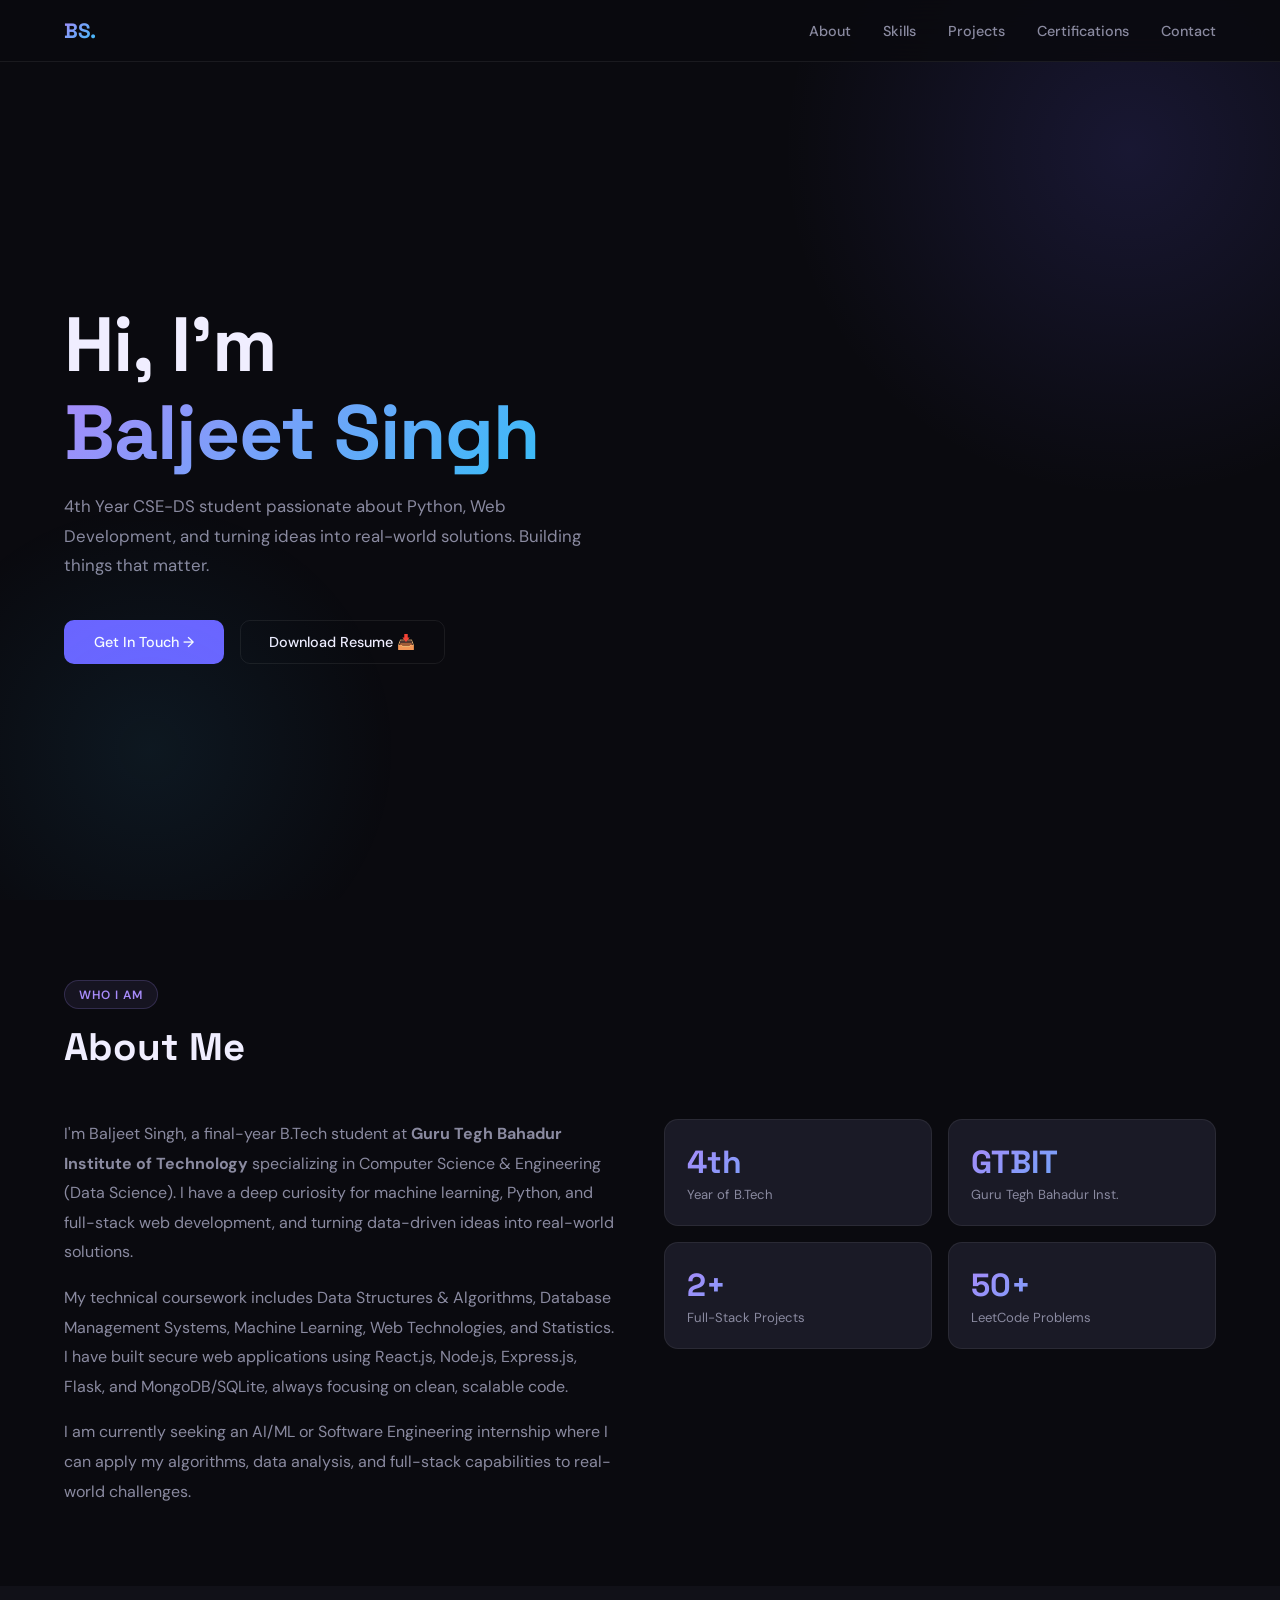
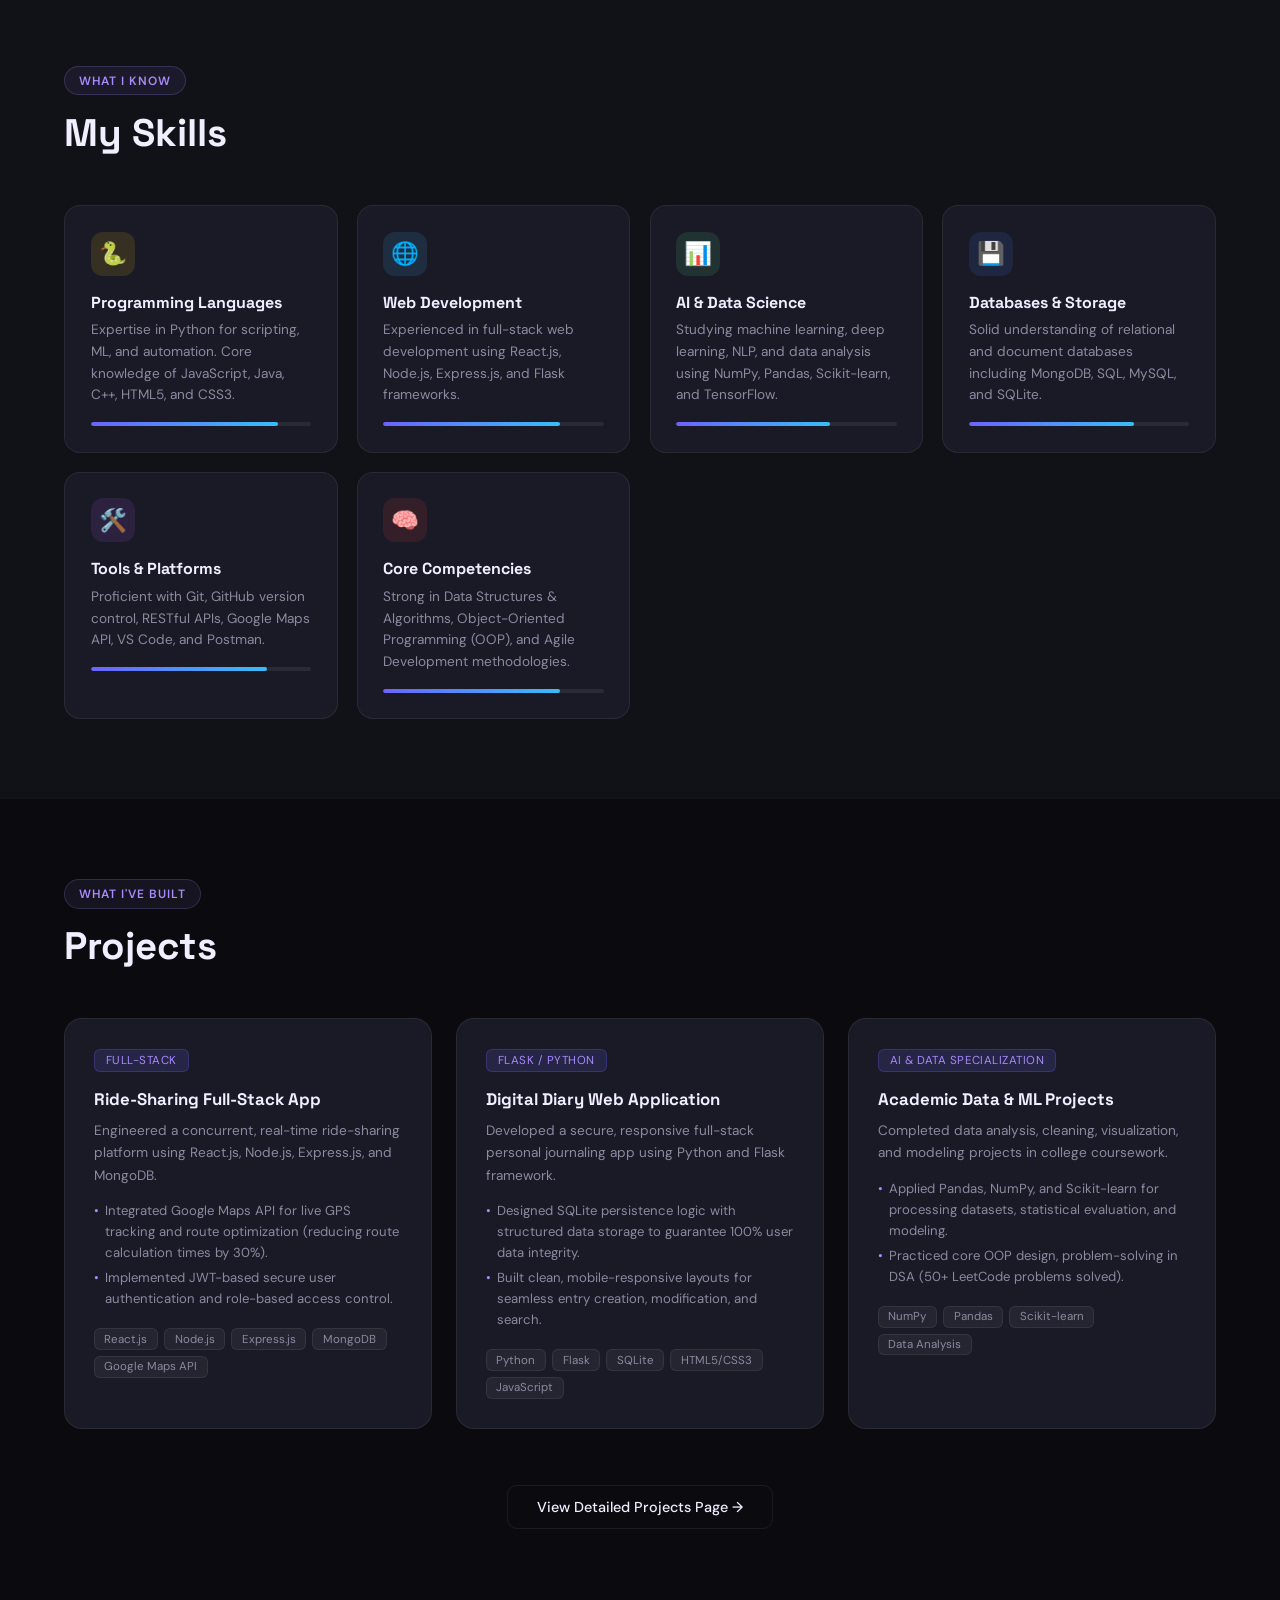
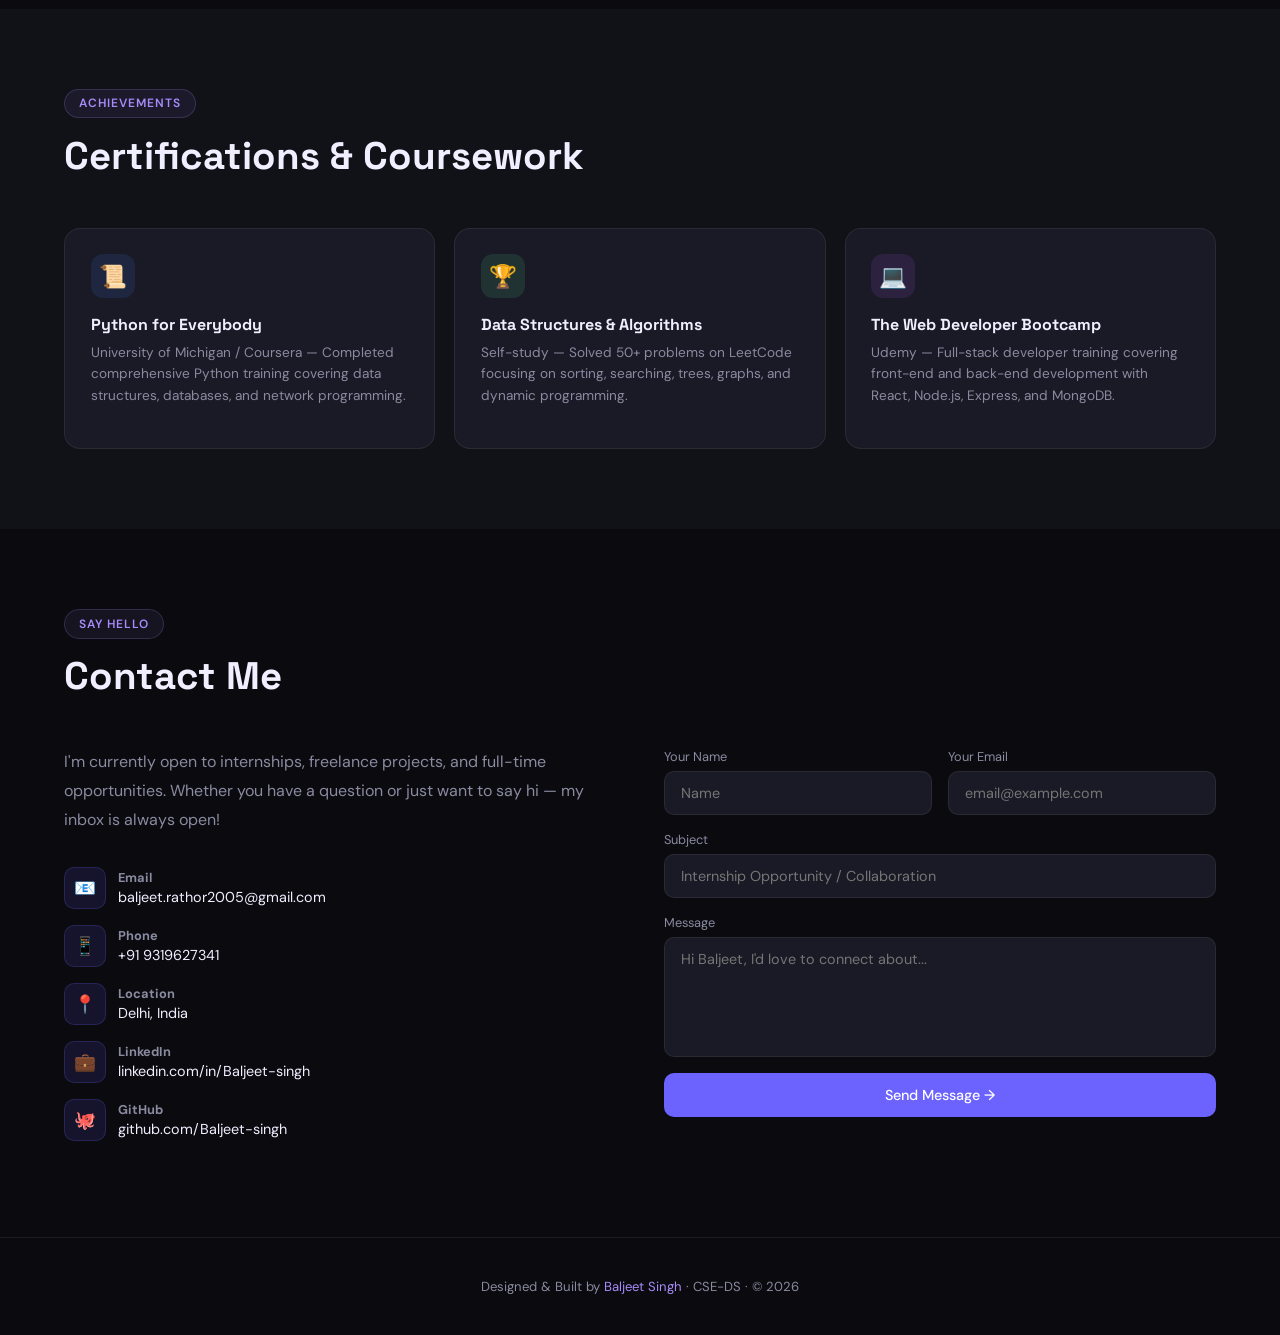
==== index.html @ 08586c1f "Initial commit - organized portfolio, split html/css, added projects details and resume pdf" ====
<!DOCTYPE html>
<html lang="en">

<head>
  <meta charset="UTF-8" />
  <meta name="viewport" content="width=device-width, initial-scale=1.0" />
  <title>Baljeet Singh | CSE-DS Portfolio</title>
  <link
    href="https://fonts.googleapis.com/css2?family=Space+Grotesk:wght@400;500;600;700&family=DM+Sans:wght@300;400;500&display=swap"
    rel="stylesheet" />
  <link rel="stylesheet" href="css/style.css" />
</head>

<body>

  <!-- NAV -->
  <nav>
    <div class="nav-logo">BS.</div>
    <div class="nav-links">
      <a href="#about">About</a>
      <a href="#skills">Skills</a>
      <a href="#projects">Projects</a>
      <a href="#certifications">Certifications</a>
      <a href="#contact">Contact</a>
    </div>
  </nav>

  <!-- HERO -->
  <section class="hero" id="home">
    <div class="hero-inner">
      <h1>Hi, I'm<br /><span>Baljeet Singh</span></h1>
      <p class="hero-sub">
        4th Year CSE-DS student passionate about Python, Web Development,
        and turning ideas into real-world solutions. Building things that matter.
      </p>
      <div class="hero-btns">
        <a href="#contact" class="btn btn-primary">Get In Touch →</a>
        <a href="Baljeet_Singh_Resume.pdf" class="btn btn-outline" download>Download Resume 📥</a>
      </div>
    </div>
  </section>

  <!-- ABOUT -->
  <section id="about">
    <div class="section-label">Who I Am</div>
    <div class="section-title">About Me</div>
    <div class="about-grid">
      <div>
        <div class="about-text">
          <p>I'm Baljeet Singh, a final-year B.Tech student at <strong>Guru Tegh Bahadur Institute of Technology</strong> specializing in Computer Science & Engineering (Data Science). I have a deep curiosity for machine learning, Python, and full-stack web development, and turning data-driven ideas into real-world solutions.</p>
          <p>My technical coursework includes Data Structures & Algorithms, Database Management Systems, Machine Learning, Web Technologies, and Statistics. I have built secure web applications using React.js, Node.js, Express.js, Flask, and MongoDB/SQLite, always focusing on clean, scalable code.</p>
          <p>I am currently seeking an AI/ML or Software Engineering internship where I can apply my algorithms, data analysis, and full-stack capabilities to real-world challenges.</p>
        </div>
      </div>
      <div class="about-stats">
        <div class="stat-card">
          <div class="stat-num">4th</div>
          <div class="stat-label">Year of B.Tech</div>
        </div>
        <div class="stat-card">
          <div class="stat-num">GTBIT</div>
          <div class="stat-label">Guru Tegh Bahadur Inst.</div>
        </div>
        <div class="stat-card">
          <div class="stat-num">2+</div>
          <div class="stat-label">Full-Stack Projects</div>
        </div>
        <div class="stat-card">
          <div class="stat-num">50+</div>
          <div class="stat-label">LeetCode Problems</div>
        </div>
      </div>
    </div>
  </section>

  <!-- SKILLS -->
  <section id="skills" class="skills-bg">
    <div class="section-label">What I Know</div>
    <div class="section-title">My Skills</div>
    <div class="skills-grid">

      <div class="skill-card">
        <div class="skill-icon" style="background:rgba(250,204,21,0.12);">🐍</div>
        <div class="skill-name">Programming Languages</div>
        <div class="skill-desc">Expertise in Python for scripting, ML, and automation. Core knowledge of JavaScript, Java, C++, HTML5, and CSS3.</div>
        <div class="skill-bar-wrap">
          <div class="skill-bar" style="width:85%"></div>
        </div>
      </div>

      <div class="skill-card">
        <div class="skill-icon" style="background:rgba(56,189,248,0.12);">🌐</div>
        <div class="skill-name">Web Development</div>
        <div class="skill-desc">Experienced in full-stack web development using React.js, Node.js, Express.js, and Flask frameworks.</div>
        <div class="skill-bar-wrap">
          <div class="skill-bar" style="width:80%"></div>
        </div>
      </div>

      <div class="skill-card">
        <div class="skill-icon" style="background:rgba(74,222,128,0.12);">📊</div>
        <div class="skill-name">AI & Data Science</div>
        <div class="skill-desc">Studying machine learning, deep learning, NLP, and data analysis using NumPy, Pandas, Scikit-learn, and TensorFlow.</div>
        <div class="skill-bar-wrap">
          <div class="skill-bar" style="width:70%"></div>
        </div>
      </div>

      <div class="skill-card">
        <div class="skill-icon" style="background:rgba(59,130,246,0.12);">💾</div>
        <div class="skill-name">Databases & Storage</div>
        <div class="skill-desc">Solid understanding of relational and document databases including MongoDB, SQL, MySQL, and SQLite.</div>
        <div class="skill-bar-wrap">
          <div class="skill-bar" style="width:75%"></div>
        </div>
      </div>

      <div class="skill-card">
        <div class="skill-icon" style="background:rgba(168,85,247,0.12);">🛠️</div>
        <div class="skill-name">Tools & Platforms</div>
        <div class="skill-desc">Proficient with Git, GitHub version control, RESTful APIs, Google Maps API, VS Code, and Postman.</div>
        <div class="skill-bar-wrap">
          <div class="skill-bar" style="width:80%"></div>
        </div>
      </div>

      <div class="skill-card">
        <div class="skill-icon" style="background:rgba(239,68,68,0.12);">🧠</div>
        <div class="skill-name">Core Competencies</div>
        <div class="skill-desc">Strong in Data Structures & Algorithms, Object-Oriented Programming (OOP), and Agile Development methodologies.</div>
        <div class="skill-bar-wrap">
          <div class="skill-bar" style="width:80%"></div>
        </div>
      </div>

    </div>
  </section>

  <!-- PROJECTS -->
  <section id="projects">
    <div class="section-label">What I've Built</div>
    <div class="section-title">Projects</div>
    <div class="projects-grid">

      <div class="project-card">
        <div class="project-tag">FULL-STACK</div>
        <div class="project-title">Ride-Sharing Full-Stack App</div>
        <p class="project-desc" style="margin-bottom: 0.8rem;">Engineered a concurrent, real-time ride-sharing platform using React.js, Node.js, Express.js, and MongoDB.</p>
        <ul style="list-style-type: none; padding-left: 0; margin-bottom: 1.2rem; font-size: 0.82rem; color: var(--muted); line-height: 1.6;">
          <li style="margin-bottom: 4px; display: flex; align-items: start; gap: 6px;">
            <span style="color: var(--accent2); flex-shrink: 0;">•</span>
            <span>Integrated Google Maps API for live GPS tracking and route optimization (reducing route calculation times by 30%).</span>
          </li>
          <li style="margin-bottom: 4px; display: flex; align-items: start; gap: 6px;">
            <span style="color: var(--accent2); flex-shrink: 0;">•</span>
            <span>Implemented JWT-based secure user authentication and role-based access control.</span>
          </li>
        </ul>
        <div class="project-tech">
          <span class="tech-pill">React.js</span>
          <span class="tech-pill">Node.js</span>
          <span class="tech-pill">Express.js</span>
          <span class="tech-pill">MongoDB</span>
          <span class="tech-pill">Google Maps API</span>
        </div>
      </div>

      <div class="project-card">
        <div class="project-tag">FLASK / PYTHON</div>
        <div class="project-title">Digital Diary Web Application</div>
        <p class="project-desc" style="margin-bottom: 0.8rem;">Developed a secure, responsive full-stack personal journaling app using Python and Flask framework.</p>
        <ul style="list-style-type: none; padding-left: 0; margin-bottom: 1.2rem; font-size: 0.82rem; color: var(--muted); line-height: 1.6;">
          <li style="margin-bottom: 4px; display: flex; align-items: start; gap: 6px;">
            <span style="color: var(--accent2); flex-shrink: 0;">•</span>
            <span>Designed SQLite persistence logic with structured data storage to guarantee 100% user data integrity.</span>
          </li>
          <li style="margin-bottom: 4px; display: flex; align-items: start; gap: 6px;">
            <span style="color: var(--accent2); flex-shrink: 0;">•</span>
            <span>Built clean, mobile-responsive layouts for seamless entry creation, modification, and search.</span>
          </li>
        </ul>
        <div class="project-tech">
          <span class="tech-pill">Python</span>
          <span class="tech-pill">Flask</span>
          <span class="tech-pill">SQLite</span>
          <span class="tech-pill">HTML5/CSS3</span>
          <span class="tech-pill">JavaScript</span>
        </div>
      </div>

      <div class="project-card">
        <div class="project-tag">AI & DATA SPECIALIZATION</div>
        <div class="project-title">Academic Data & ML Projects</div>
        <p class="project-desc" style="margin-bottom: 0.8rem;">Completed data analysis, cleaning, visualization, and modeling projects in college coursework.</p>
        <ul style="list-style-type: none; padding-left: 0; margin-bottom: 1.2rem; font-size: 0.82rem; color: var(--muted); line-height: 1.6;">
          <li style="margin-bottom: 4px; display: flex; align-items: start; gap: 6px;">
            <span style="color: var(--accent2); flex-shrink: 0;">•</span>
            <span>Applied Pandas, NumPy, and Scikit-learn for processing datasets, statistical evaluation, and modeling.</span>
          </li>
          <li style="margin-bottom: 4px; display: flex; align-items: start; gap: 6px;">
            <span style="color: var(--accent2); flex-shrink: 0;">•</span>
            <span>Practiced core OOP design, problem-solving in DSA (50+ LeetCode problems solved).</span>
          </li>
        </ul>
        <div class="project-tech">
          <span class="tech-pill">NumPy</span>
          <span class="tech-pill">Pandas</span>
          <span class="tech-pill">Scikit-learn</span>
          <span class="tech-pill">Data Analysis</span>
        </div>
      </div>

    </div>
    <div style="text-align: center; margin-top: 3.5rem;">
      <a href="projects.html" class="btn btn-outline">View Detailed Projects Page →</a>
    </div>
  </section>

  <!-- CERTIFICATIONS -->
  <section id="certifications" class="skills-bg">
    <div class="section-label">Achievements</div>
    <div class="section-title">Certifications & Coursework</div>
    <div class="skills-grid">
      <div class="skill-card">
        <div class="skill-icon" style="background:rgba(59,130,246,0.12);">📜</div>
        <div class="skill-name">Python for Everybody</div>
        <div class="skill-desc">University of Michigan / Coursera — Completed comprehensive Python training covering data structures, databases, and network programming.</div>
      </div>
      <div class="skill-card">
        <div class="skill-icon" style="background:rgba(74,222,128,0.12);">🏆</div>
        <div class="skill-name">Data Structures & Algorithms</div>
        <div class="skill-desc">Self-study — Solved 50+ problems on LeetCode focusing on sorting, searching, trees, graphs, and dynamic programming.</div>
      </div>
      <div class="skill-card">
        <div class="skill-icon" style="background:rgba(168,85,247,0.12);">💻</div>
        <div class="skill-name">The Web Developer Bootcamp</div>
        <div class="skill-desc">Udemy — Full-stack developer training covering front-end and back-end development with React, Node.js, Express, and MongoDB.</div>
      </div>
    </div>
  </section>

  <!-- CONTACT -->
  <section id="contact">
    <div class="section-label">Say Hello</div>
    <div class="section-title">Contact Me</div>
    <div class="contact-grid">
      <div class="contact-info">
        <p>I'm currently open to internships, freelance projects, and full-time opportunities. Whether you have a
          question or just want to say hi — my inbox is always open!</p>
        <div class="contact-item">
          <div class="contact-icon">📧</div>
          <div class="contact-detail">
            <strong>Email</strong>
            <span><a href="mailto:baljeet.rathor2005@gmail.com">baljeet.rathor2005@gmail.com</a></span>
          </div>
        </div>
        <div class="contact-item">
          <div class="contact-icon">📱</div>
          <div class="contact-detail">
            <strong>Phone</strong>
            <span><a href="tel:+919319627341">+91 9319627341</a></span>
          </div>
        </div>
        <div class="contact-item">
          <div class="contact-icon">📍</div>
          <div class="contact-detail">
            <strong>Location</strong>
            <span>Delhi, India</span>
          </div>
        </div>
        <div class="contact-item">
          <div class="contact-icon">💼</div>
          <div class="contact-detail">
            <strong>LinkedIn</strong>
            <span><a href="https://linkedin.com/in/Baljeet-singh" target="_blank"
                rel="noopener noreferrer">linkedin.com/in/Baljeet-singh</a></span>
          </div>
        </div>
        <div class="contact-item">
          <div class="contact-icon">🐙</div>
          <div class="contact-detail">
            <strong>GitHub</strong>
            <span><a href="https://github.com/Baljeet-singh" target="_blank"
                rel="noopener noreferrer">github.com/Baljeet-singh</a></span>
          </div>
        </div>
      </div>
      <div>
        <form class="contact-form" id="contactForm">
          <div class="form-row">
            <div class="form-group">
              <label>Your Name</label>
              <input type="text" id="nameInput" placeholder="Name" required />
            </div>
            <div class="form-group">
              <label>Your Email</label>
              <input type="email" id="emailInput" placeholder="email@example.com" required />
            </div>
          </div>
          <div class="form-group">
            <label>Subject</label>
            <input type="text" id="subjectInput" placeholder="Internship Opportunity / Collaboration" required />
          </div>
          <div class="form-group">
            <label>Message</label>
            <textarea id="messageInput" placeholder="Hi Baljeet, I'd love to connect about..." required></textarea>
          </div>
          <button type="submit" class="btn btn-primary btn-full btn-submit">Send Message →</button>
        </form>
      </div>
    </div>
  </section>

  <!-- FOOTER -->
  <footer>
    <p>Designed & Built by <span>Baljeet Singh</span> · CSE-DS · © 2026</p>
  </footer>

  <!-- TOAST NOTIFICATION CONTAINER -->
  <div id="toast" class="toast">
    <div class="toast-icon">✓</div>
    <div class="toast-content" id="toastMessage">Message sent! Baljeet will get back to you soon 🙌</div>
  </div>

  <script>
    document.getElementById('contactForm').addEventListener('submit', function (e) {
      e.preventDefault();

      const form = this;
      const btn = form.querySelector('.btn-submit');
      const btnOriginalContent = btn.innerHTML;

      // Perform validation check
      const name = document.getElementById('nameInput').value.trim();
      const email = document.getElementById('emailInput').value.trim();
      const subject = document.getElementById('subjectInput').value.trim();
      const message = document.getElementById('messageInput').value.trim();

      if (!name || !email || !subject || !message) {
        return;
      }

      // Update button to loading state
      btn.disabled = true;
      btn.innerHTML = '<span class="spinner"></span> Sending...';

      // Simulate sending process
      setTimeout(function () {
        // Reset button
        btn.disabled = false;
        btn.innerHTML = btnOriginalContent;

        // Show success toast
        const toast = document.getElementById('toast');
        toast.classList.add('show');

        // Clear form fields
        form.reset();

        // Hide toast after 4 seconds
        setTimeout(function () {
          toast.classList.remove('show');
        }, 4000);
      }, 1500);
    });
  </script>

</body>

</html>
---- css/style.css ----
*,
*::before,
*::after {
  box-sizing: border-box;
  margin: 0;
  padding: 0;
}

:root {
  --bg: #0a0a0f;
  --bg2: #111118;
  --bg3: #16161f;
  --card: #1a1a26;
  --border: rgba(255, 255, 255, 0.07);
  --accent: #6c63ff;
  --accent2: #a78bfa;
  --accent3: #38bdf8;
  --text: #f0eeff;
  --muted: #8a8aa0;
  --green: #4ade80;
}

html {
  scroll-behavior: smooth;
}

body {
  font-family: 'DM Sans', sans-serif;
  background: var(--bg);
  color: var(--text);
  min-height: 100vh;
  overflow-x: hidden;
}

/* NAV */
nav {
  position: fixed;
  top: 0;
  left: 0;
  right: 0;
  z-index: 100;
  display: flex;
  align-items: center;
  justify-content: space-between;
  padding: 1.1rem 5%;
  background: rgba(10, 10, 15, 0.85);
  backdrop-filter: blur(18px);
  border-bottom: 1px solid var(--border);
}

.nav-logo {
  font-family: 'Space Grotesk', sans-serif;
  font-weight: 800;
  font-size: 1.3rem;
  letter-spacing: -0.5px;
  background: linear-gradient(135deg, var(--accent2), var(--accent3));
  -webkit-background-clip: text;
  -webkit-text-fill-color: transparent;
}

.nav-links {
  display: flex;
  gap: 2rem;
}

.nav-links a {
  color: var(--muted);
  text-decoration: none;
  font-size: 0.9rem;
  font-weight: 500;
  transition: color 0.2s;
}

.nav-links a:hover {
  color: var(--text);
}

/* HERO */
.hero {
  min-height: 100vh;
  display: flex;
  align-items: center;
  padding: 8rem 5% 4rem;
  position: relative;
  overflow: hidden;
}

.hero::before {
  content: '';
  position: absolute;
  top: -200px;
  right: -200px;
  width: 700px;
  height: 700px;
  background: radial-gradient(circle, rgba(108, 99, 255, 0.15) 0%, transparent 70%);
  pointer-events: none;
}

.hero::after {
  content: '';
  position: absolute;
  bottom: -100px;
  left: -100px;
  width: 500px;
  height: 500px;
  background: radial-gradient(circle, rgba(56, 189, 248, 0.08) 0%, transparent 70%);
  pointer-events: none;
}

.hero-inner {
  max-width: 820px;
  animation: fadeUp 0.8s ease both;
}

.hero-badge {
  display: inline-flex;
  align-items: center;
  gap: 8px;
  background: rgba(108, 99, 255, 0.12);
  border: 1px solid rgba(108, 99, 255, 0.3);
  border-radius: 999px;
  padding: 0.35rem 1rem;
  font-size: 0.78rem;
  color: var(--accent2);
  margin-bottom: 1.8rem;
  letter-spacing: 0.04em;
}

.badge-dot {
  width: 7px;
  height: 7px;
  border-radius: 50%;
  background: var(--green);
  box-shadow: 0 0 8px var(--green);
  animation: pulse 2s infinite;
}

.hero h1 {
  font-family: 'Space Grotesk', sans-serif;
  font-size: clamp(2.8rem, 6vw, 5rem);
  font-weight: 700;
  line-height: 1.15;
  letter-spacing: -1px;
  margin-bottom: 1rem;
}

.hero h1 span {
  display: inline-block;
  padding-right: 0.05em;
  background: linear-gradient(135deg, var(--accent2) 0%, var(--accent3) 100%);
  -webkit-background-clip: text;
  -webkit-text-fill-color: transparent;
}

.hero-sub {
  font-size: 1.05rem;
  color: var(--muted);
  max-width: 540px;
  line-height: 1.75;
  margin-bottom: 2.5rem;
}

.hero-btns {
  display: flex;
  gap: 1rem;
  flex-wrap: wrap;
}

.btn {
  display: inline-flex;
  align-items: center;
  gap: 8px;
  padding: 0.75rem 1.8rem;
  border-radius: 10px;
  font-family: 'DM Sans', sans-serif;
  font-size: 0.9rem;
  font-weight: 500;
  cursor: pointer;
  text-decoration: none;
  transition: all 0.2s;
}

.btn-primary {
  background: var(--accent);
  color: #fff;
  border: 1px solid transparent;
}

.btn-primary:hover {
  background: #7c74ff;
  transform: translateY(-2px);
}

.btn-outline {
  background: transparent;
  color: var(--text);
  border: 1px solid var(--border);
}

.btn-outline:hover {
  border-color: rgba(255, 255, 255, 0.2);
  background: var(--card);
  transform: translateY(-2px);
}

/* SECTION */
section {
  padding: 5rem 5%;
}

.section-label {
  display: inline-flex;
  align-items: center;
  background: rgba(167, 139, 250, 0.08);
  border: 1px solid rgba(167, 139, 250, 0.2);
  color: var(--accent2);
  font-size: 0.75rem;
  font-weight: 600;
  letter-spacing: 0.08em;
  text-transform: uppercase;
  padding: 0.35rem 0.9rem;
  border-radius: 99px;
  margin-bottom: 0.8rem;
}

.section-title {
  font-family: 'Space Grotesk', sans-serif;
  font-size: clamp(1.8rem, 3vw, 2.4rem);
  font-weight: 700;
  margin-bottom: 3rem;
}

/* ABOUT */
.about-grid {
  display: grid;
  grid-template-columns: 1fr 1fr;
  gap: 3rem;
  align-items: start;
}

.about-text {
  color: var(--muted);
  line-height: 1.85;
  font-size: 1rem;
}

.about-text p+p {
  margin-top: 1rem;
}

.about-stats {
  display: grid;
  grid-template-columns: 1fr 1fr;
  gap: 1rem;
}

.stat-card {
  background: var(--card);
  border: 1px solid var(--border);
  border-radius: 14px;
  padding: 1.4rem;
}

.stat-num {
  font-family: 'Space Grotesk', sans-serif;
  font-size: 2rem;
  font-weight: 800;
  background: linear-gradient(135deg, var(--accent2), var(--accent3));
  -webkit-background-clip: text;
  -webkit-text-fill-color: transparent;
}

.stat-label {
  color: var(--muted);
  font-size: 0.82rem;
  margin-top: 0.2rem;
}

/* SKILLS */
.skills-bg {
  background: var(--bg2);
}

.skills-grid {
  display: grid;
  grid-template-columns: repeat(auto-fit, minmax(260px, 1fr));
  gap: 1.2rem;
}

.skill-card {
  background: var(--card);
  border: 1px solid var(--border);
  border-radius: 16px;
  padding: 1.6rem;
  transition: border-color 0.25s, transform 0.25s;
}

.skill-card:hover {
  border-color: rgba(108, 99, 255, 0.4);
  transform: translateY(-4px);
}

.skill-icon {
  width: 44px;
  height: 44px;
  border-radius: 12px;
  display: flex;
  align-items: center;
  justify-content: center;
  font-size: 1.4rem;
  margin-bottom: 1rem;
}

.skill-name {
  font-family: 'Space Grotesk', sans-serif;
  font-weight: 700;
  font-size: 1rem;
  margin-bottom: 0.4rem;
}

.skill-desc {
  color: var(--muted);
  font-size: 0.85rem;
  line-height: 1.6;
  margin-bottom: 1rem;
}

.skill-bar-wrap {
  height: 4px;
  background: rgba(255, 255, 255, 0.07);
  border-radius: 99px;
  overflow: hidden;
}

.skill-bar {
  height: 100%;
  border-radius: 99px;
  background: linear-gradient(90deg, var(--accent), var(--accent3));
  animation: growBar 1.2s ease both;
}

/* PROJECTS */
.projects-grid {
  display: grid;
  grid-template-columns: repeat(auto-fit, minmax(280px, 1fr));
  gap: 1.5rem;
}

.project-card {
  background: var(--card);
  border: 1px solid var(--border);
  border-radius: 18px;
  padding: 1.8rem;
  transition: border-color 0.25s, transform 0.25s;
  position: relative;
  overflow: hidden;
}

.project-card::before {
  content: '';
  position: absolute;
  top: 0;
  left: 0;
  right: 0;
  height: 2px;
  background: linear-gradient(90deg, var(--accent), var(--accent3));
  opacity: 0;
  transition: opacity 0.3s;
}

.project-card:hover {
  border-color: rgba(108, 99, 255, 0.35);
  transform: translateY(-5px);
}

.project-card:hover::before {
  opacity: 1;
}

.project-tag {
  display: inline-block;
  background: rgba(108, 99, 255, 0.15);
  color: var(--accent2);
  border: 1px solid rgba(108, 99, 255, 0.25);
  border-radius: 6px;
  padding: 0.2rem 0.7rem;
  font-size: 0.72rem;
  margin-bottom: 1rem;
  letter-spacing: 0.04em;
}

.project-title {
  font-family: 'Space Grotesk', sans-serif;
  font-weight: 700;
  font-size: 1.05rem;
  margin-bottom: 0.6rem;
}

.project-desc {
  color: var(--muted);
  font-size: 0.85rem;
  line-height: 1.65;
}

.project-tech {
  display: flex;
  flex-wrap: wrap;
  gap: 6px;
  margin-top: 1.2rem;
}

.tech-pill {
  background: rgba(255, 255, 255, 0.05);
  border: 1px solid var(--border);
  border-radius: 6px;
  padding: 0.15rem 0.6rem;
  font-size: 0.72rem;
  color: var(--muted);
}

/* CONTACT */
.contact-bg {
  background: var(--bg2);
}

.contact-grid {
  display: grid;
  grid-template-columns: 1fr 1fr;
  gap: 3rem;
  align-items: start;
}

.contact-info p {
  color: var(--muted);
  line-height: 1.8;
  margin-bottom: 2rem;
}

.contact-item {
  display: flex;
  align-items: center;
  gap: 12px;
  margin-bottom: 1rem;
}

.contact-icon {
  width: 42px;
  height: 42px;
  border-radius: 10px;
  background: rgba(108, 99, 255, 0.12);
  border: 1px solid rgba(108, 99, 255, 0.2);
  display: flex;
  align-items: center;
  justify-content: center;
  font-size: 1.1rem;
  flex-shrink: 0;
}

.contact-detail strong {
  display: block;
  font-size: 0.8rem;
  color: var(--muted);
}

.contact-detail span {
  font-size: 0.9rem;
}

.contact-detail a {
  color: var(--text);
  text-decoration: none;
  transition: color 0.2s;
}

.contact-detail a:hover {
  color: var(--accent3);
}

/* Spinner & Toast styling */
.spinner {
  display: inline-block;
  width: 14px;
  height: 14px;
  border: 2px solid rgba(255, 255, 255, 0.3);
  border-radius: 50%;
  border-top-color: #fff;
  animation: spin 0.8s linear infinite;
  vertical-align: middle;
  margin-right: 8px;
}

@keyframes spin {
  to {
    transform: rotate(360deg);
  }
}

.toast {
  position: fixed;
  bottom: 2rem;
  right: 2rem;
  background: var(--bg3);
  border: 1px solid rgba(74, 222, 128, 0.3);
  border-left: 4px solid var(--green);
  padding: 1rem 1.5rem;
  border-radius: 12px;
  box-shadow: 0 10px 30px rgba(0, 0, 0, 0.5);
  display: flex;
  align-items: center;
  gap: 12px;
  z-index: 1000;
  transform: translateY(100px);
  opacity: 0;
  transition: all 0.4s cubic-bezier(0.175, 0.885, 0.32, 1.275);
}

.toast.show {
  transform: translateY(0);
  opacity: 1;
}

.toast-icon {
  font-size: 1.25rem;
  color: var(--green);
  font-weight: bold;
}

.toast-content {
  font-size: 0.9rem;
  font-weight: 500;
  color: var(--text);
}

.contact-form {
  display: flex;
  flex-direction: column;
  gap: 1rem;
}

.form-row {
  display: grid;
  grid-template-columns: 1fr 1fr;
  gap: 1rem;
}

.form-group {
  display: flex;
  flex-direction: column;
  gap: 6px;
}

.form-group label {
  font-size: 0.8rem;
  color: var(--muted);
}

.form-group input,
.form-group textarea {
  background: var(--card);
  border: 1px solid var(--border);
  border-radius: 10px;
  padding: 0.75rem 1rem;
  color: var(--text);
  font-family: 'DM Sans', sans-serif;
  font-size: 0.9rem;
  outline: none;
  transition: border-color 0.2s;
  resize: none;
}

.form-group input:focus,
.form-group textarea:focus {
  border-color: rgba(108, 99, 255, 0.5);
}

.form-group textarea {
  min-height: 120px;
}

.btn-full {
  width: 100%;
  justify-content: center;
}

/* FOOTER */
footer {
  text-align: center;
  padding: 2.5rem 5%;
  border-top: 1px solid var(--border);
  color: var(--muted);
  font-size: 0.82rem;
}

footer span {
  color: var(--accent2);
}

/* ANIMATIONS */
@keyframes fadeUp {
  from {
    opacity: 0;
    transform: translateY(30px);
  }

  to {
    opacity: 1;
    transform: translateY(0);
  }
}

@keyframes pulse {

  0%,
  100% {
    opacity: 1;
  }

  50% {
    opacity: 0.4;
  }
}

@keyframes growBar {
  from {
    width: 0;
  }
}

/* RESPONSIVE */
@media (max-width: 768px) {
  .nav-links {
    display: none;
  }

  .about-grid,
  .contact-grid {
    grid-template-columns: 1fr;
  }

  .form-row {
    grid-template-columns: 1fr;
  }

  .hero h1 {
    letter-spacing: -1px;
  }
}
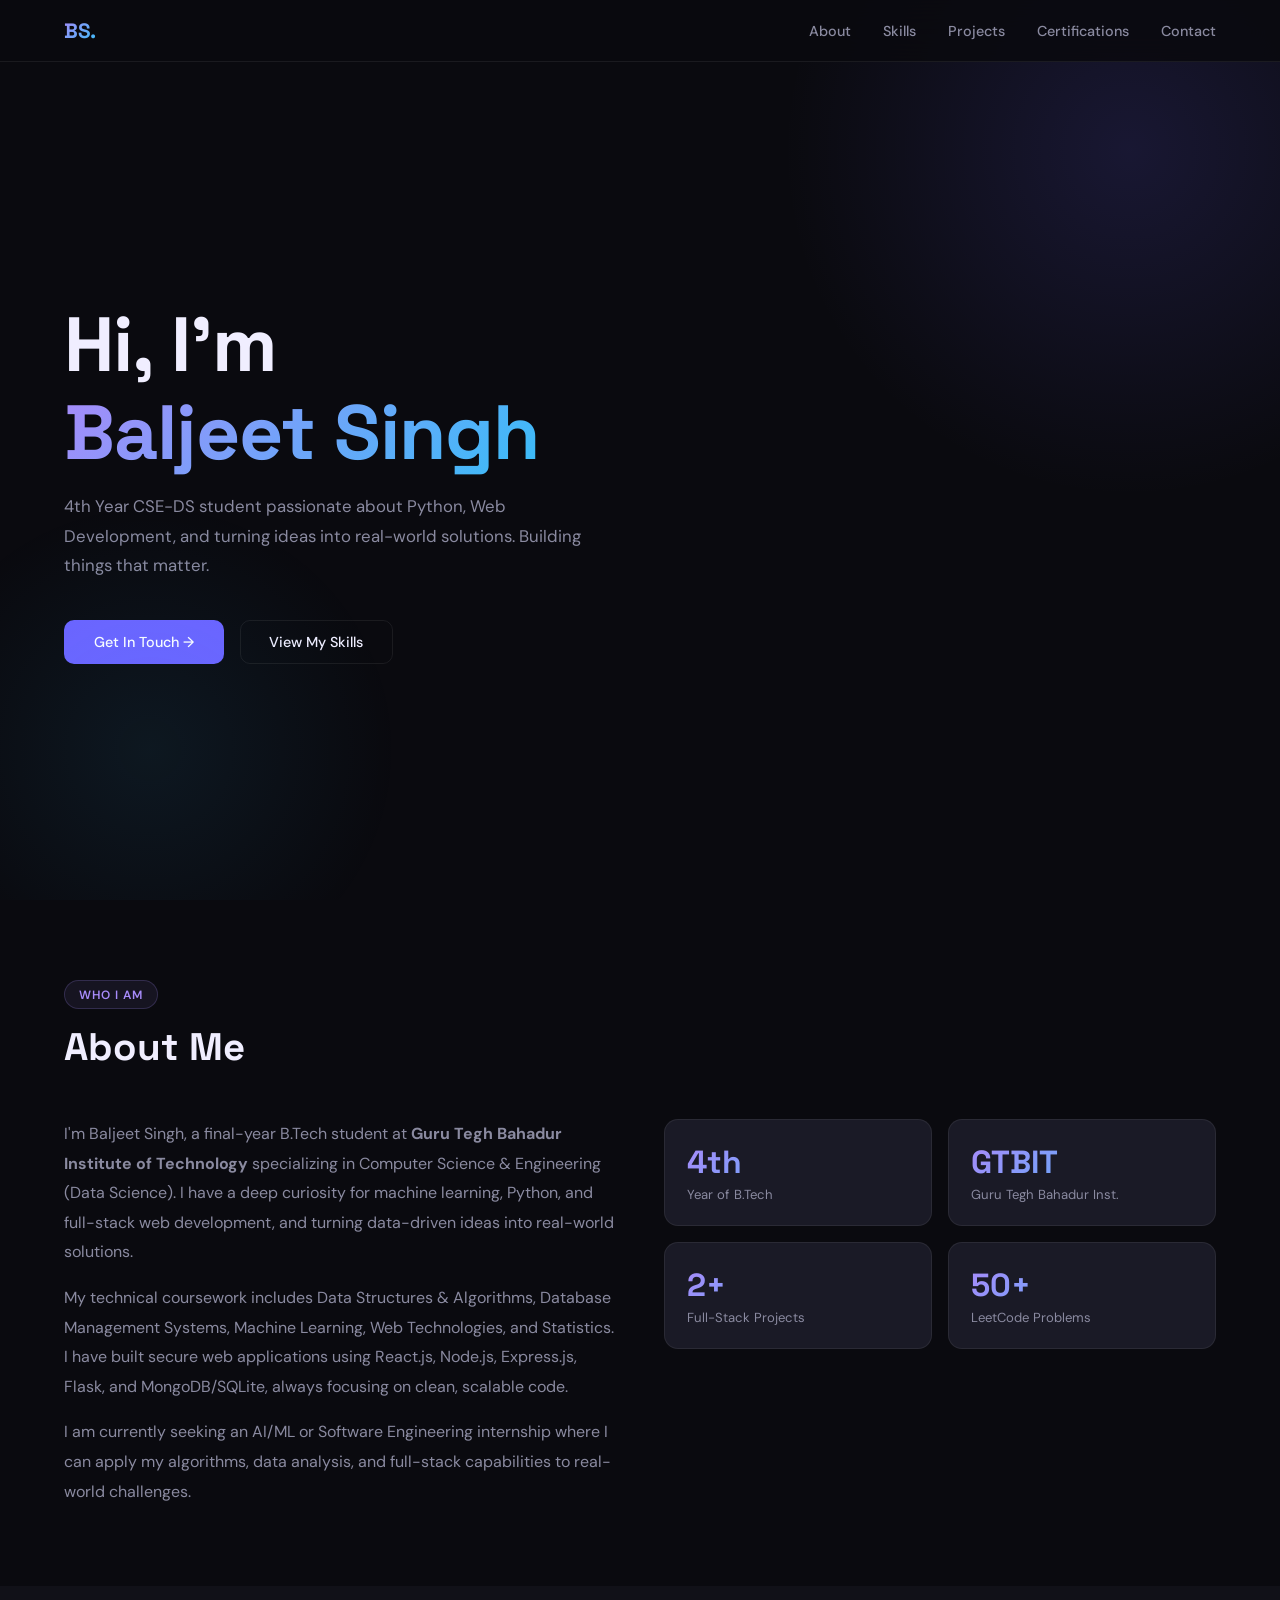
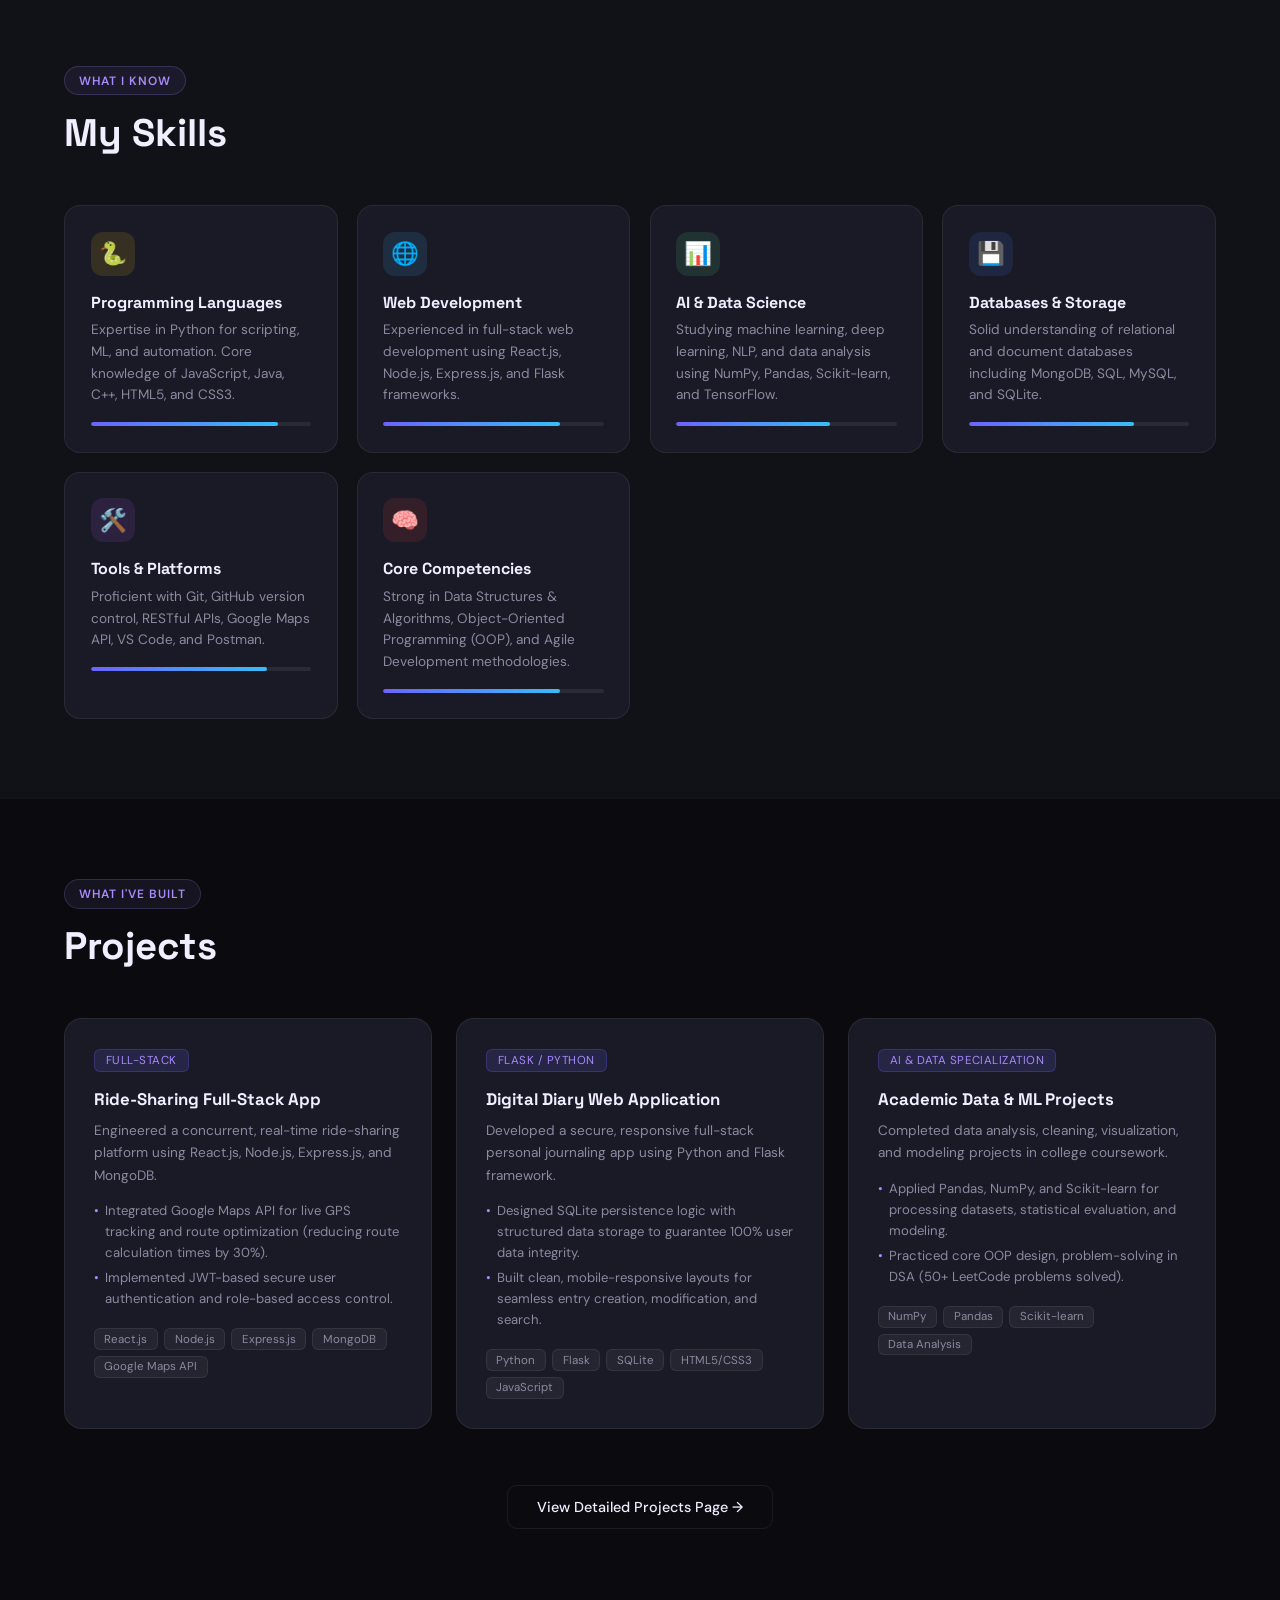
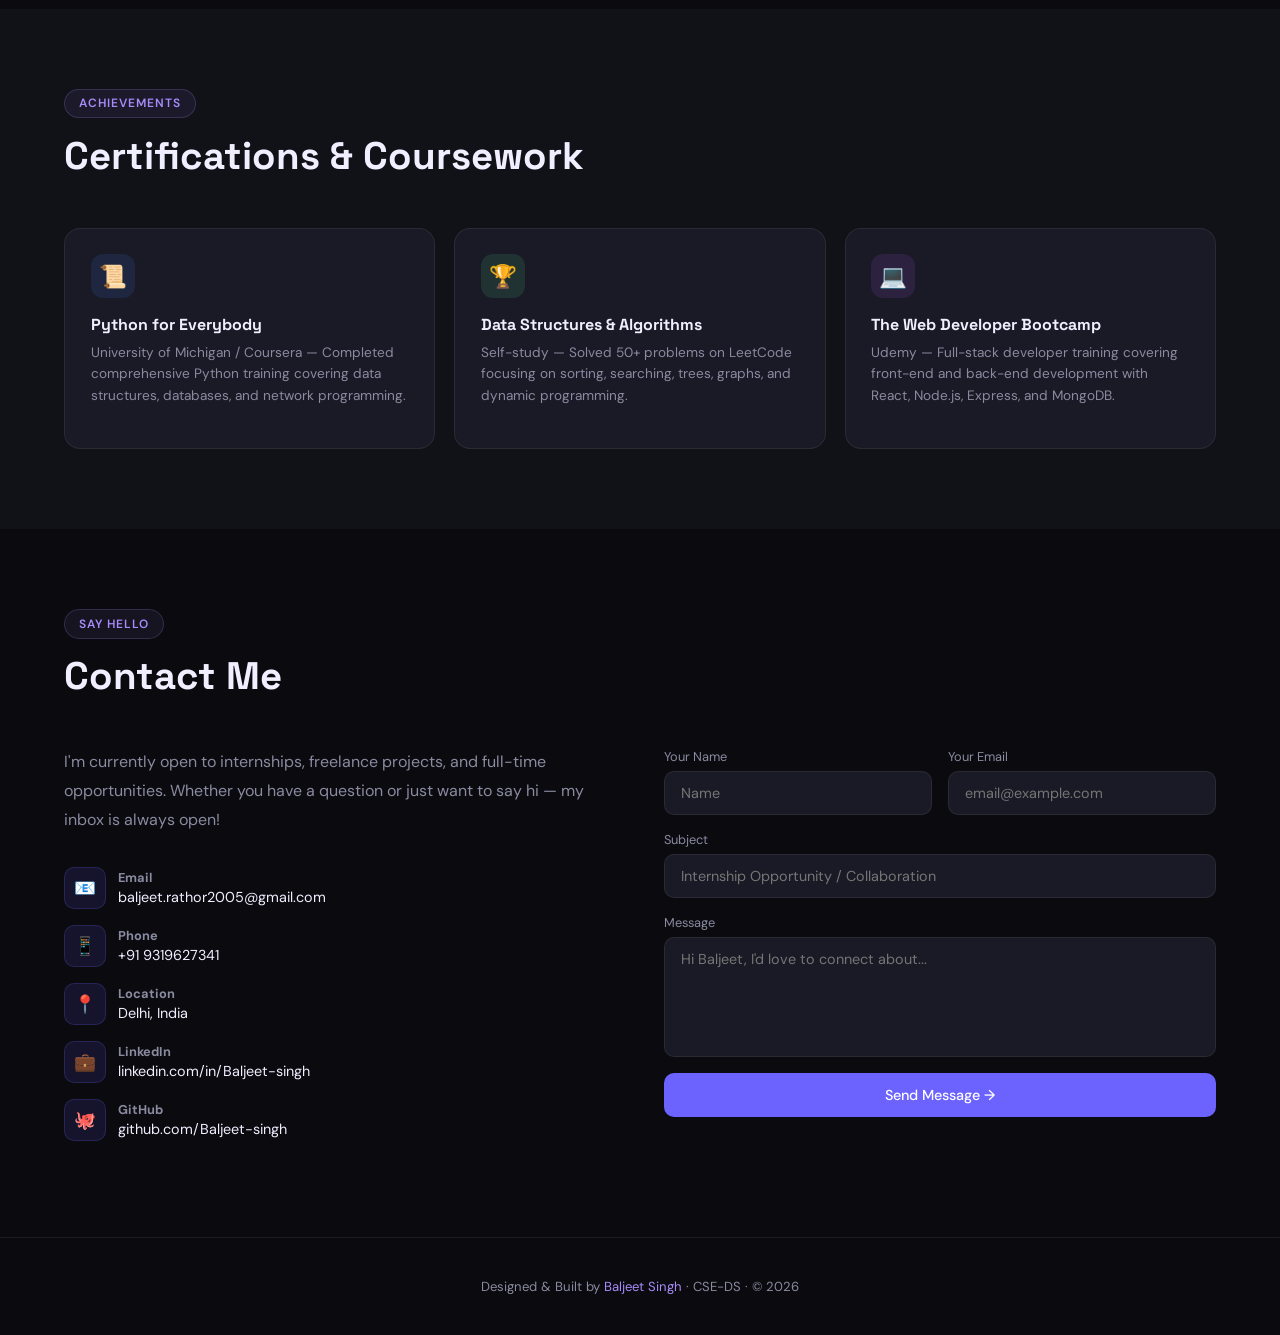
==== commit 4f2a7f5c: "Remove resume PDF and restore View My Skills button" ====
--- a/index.html
+++ b/index.html
@@ -35,7 +35,7 @@
       </p>
       <div class="hero-btns">
         <a href="#contact" class="btn btn-primary">Get In Touch →</a>
-        <a href="Baljeet_Singh_Resume.pdf" class="btn btn-outline" download>Download Resume 📥</a>
+        <a href="#skills" class="btn btn-outline">View My Skills</a>
       </div>
     </div>
   </section>
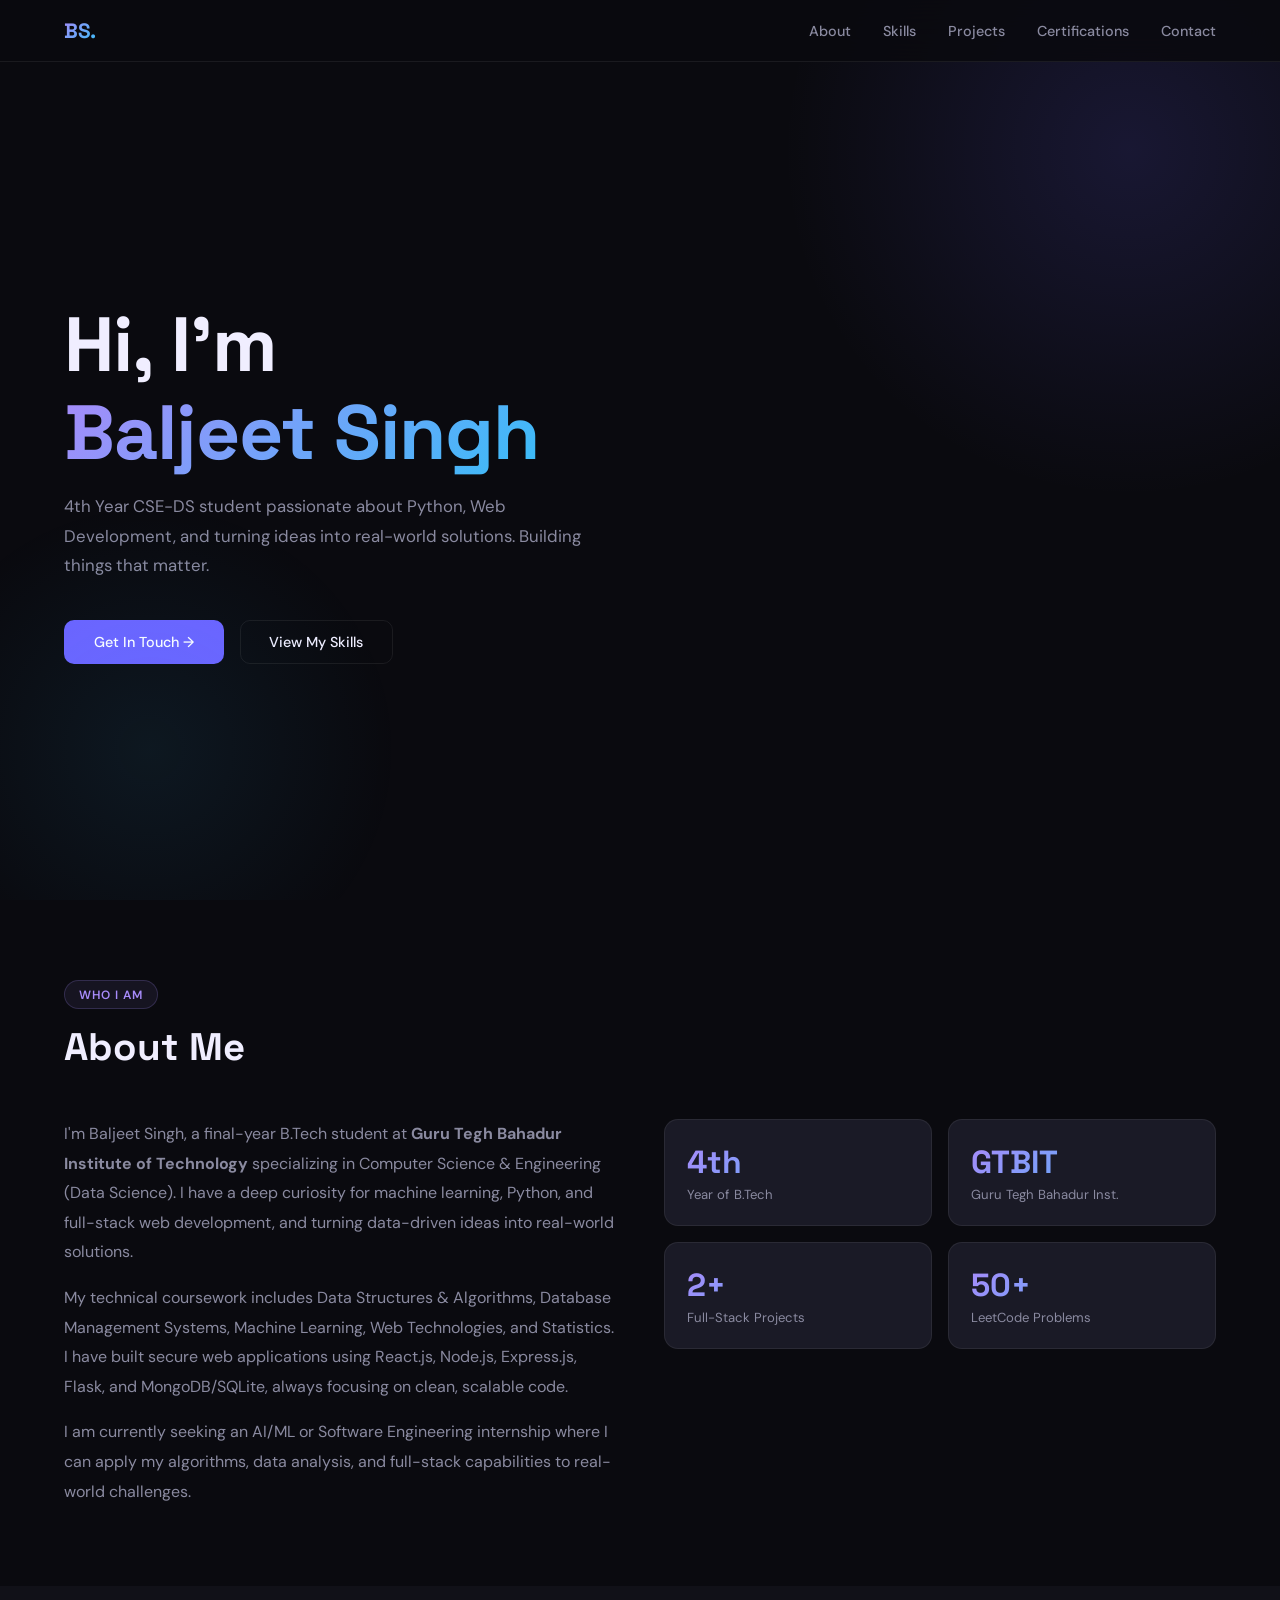
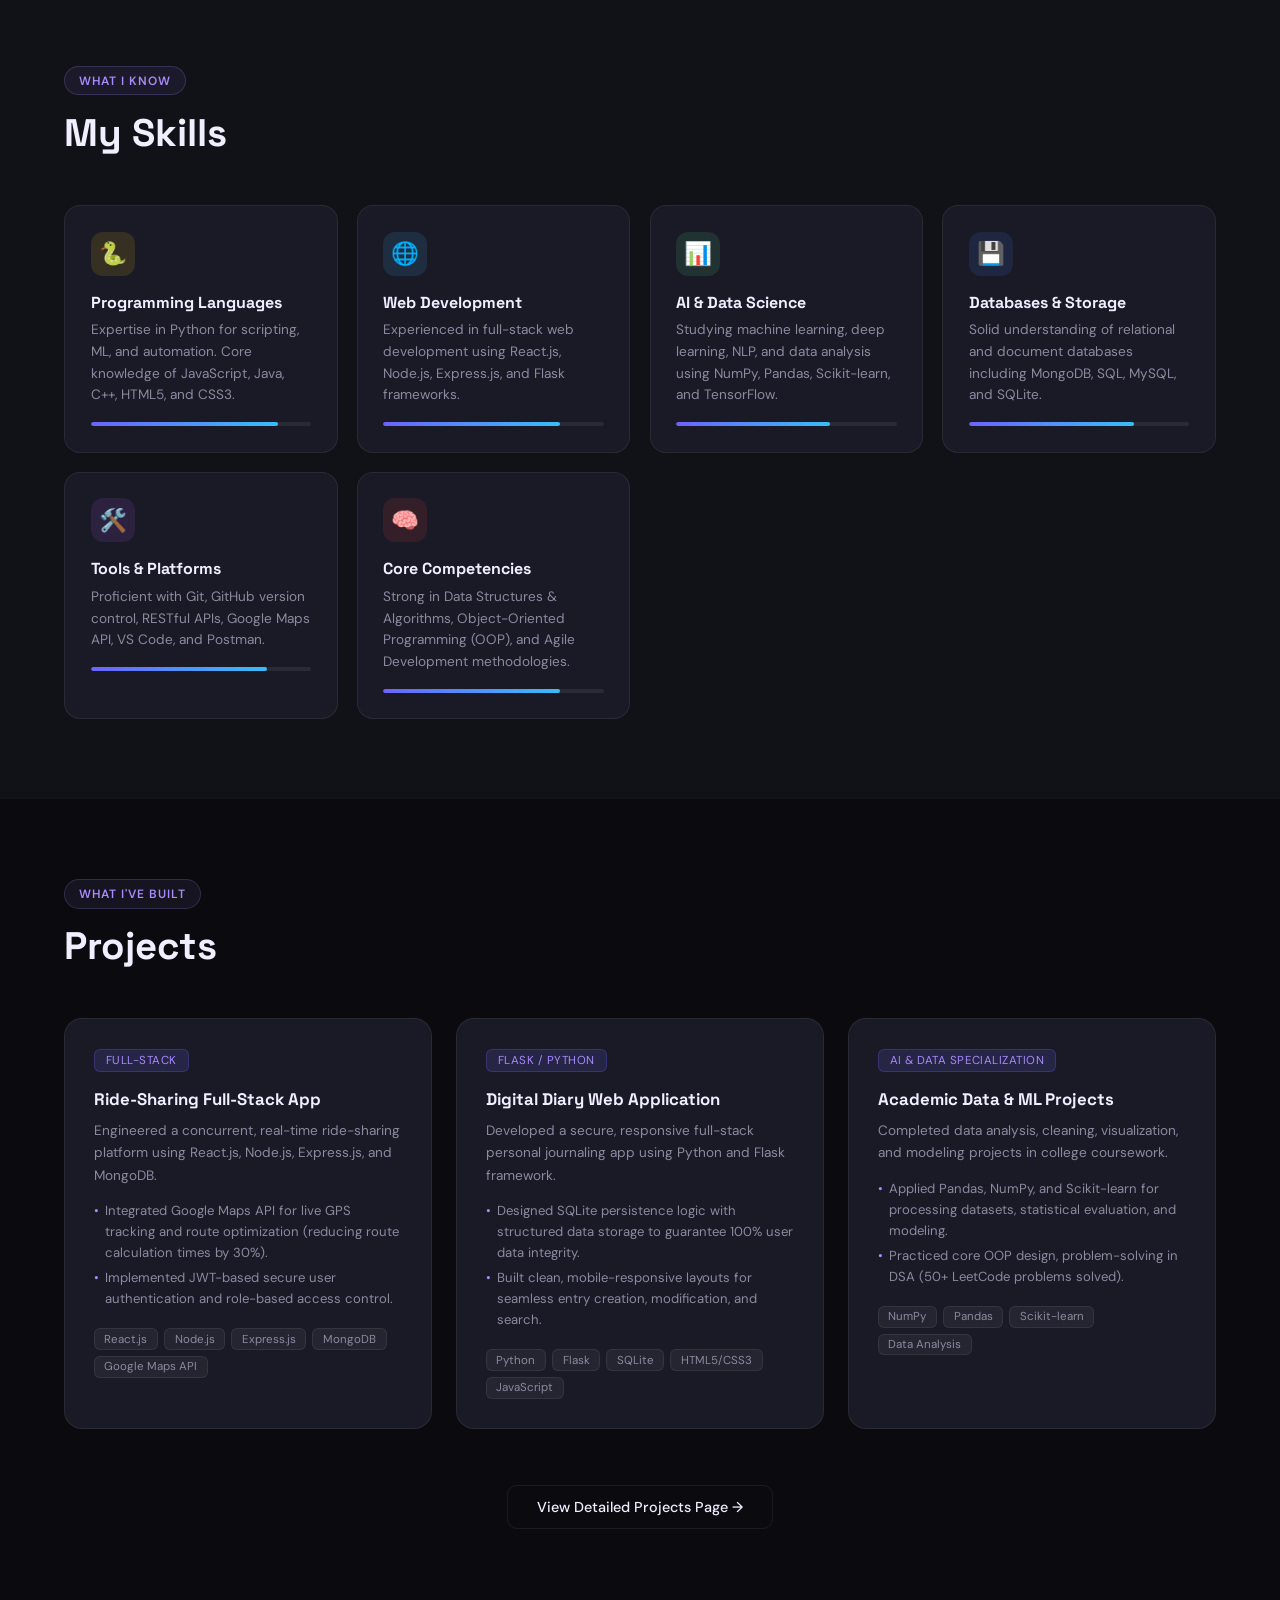
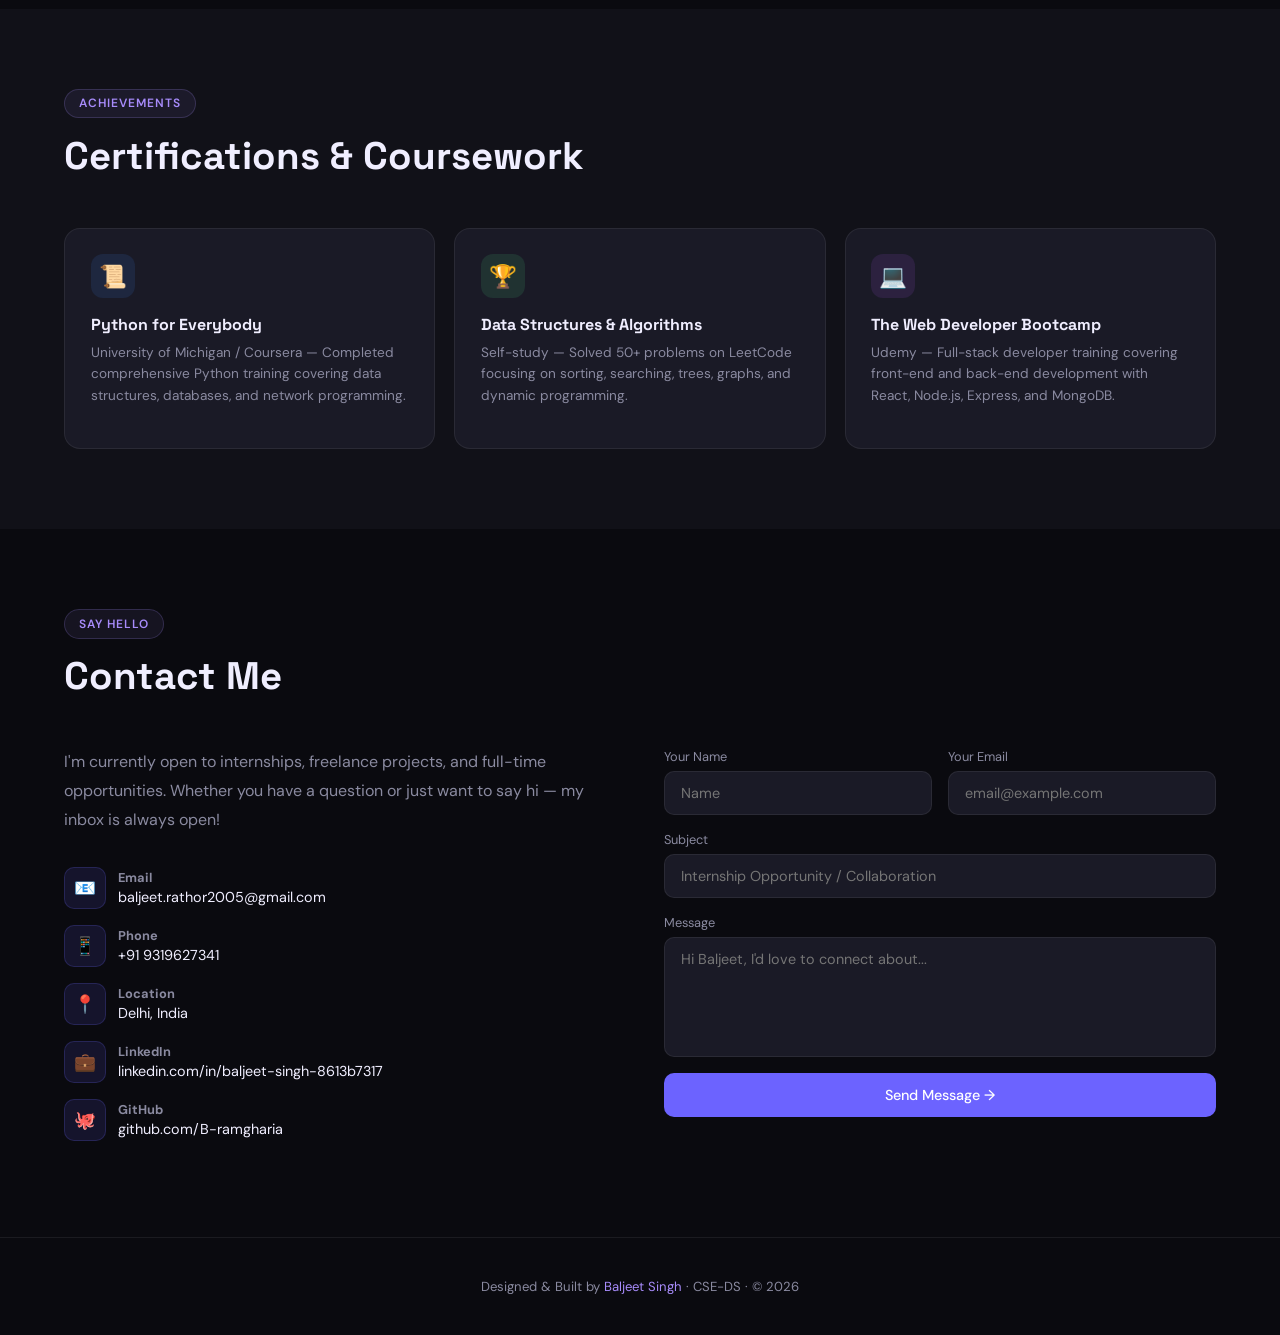
==== commit ab5cab91: "Update LinkedIn and GitHub contact links and display text" ====
--- a/index.html
+++ b/index.html
@@ -47,9 +47,15 @@
     <div class="about-grid">
       <div>
         <div class="about-text">
-          <p>I'm Baljeet Singh, a final-year B.Tech student at <strong>Guru Tegh Bahadur Institute of Technology</strong> specializing in Computer Science & Engineering (Data Science). I have a deep curiosity for machine learning, Python, and full-stack web development, and turning data-driven ideas into real-world solutions.</p>
-          <p>My technical coursework includes Data Structures & Algorithms, Database Management Systems, Machine Learning, Web Technologies, and Statistics. I have built secure web applications using React.js, Node.js, Express.js, Flask, and MongoDB/SQLite, always focusing on clean, scalable code.</p>
-          <p>I am currently seeking an AI/ML or Software Engineering internship where I can apply my algorithms, data analysis, and full-stack capabilities to real-world challenges.</p>
+          <p>I'm Baljeet Singh, a final-year B.Tech student at <strong>Guru Tegh Bahadur Institute of
+              Technology</strong> specializing in Computer Science & Engineering (Data Science). I have a deep curiosity
+            for machine learning, Python, and full-stack web development, and turning data-driven ideas into real-world
+            solutions.</p>
+          <p>My technical coursework includes Data Structures & Algorithms, Database Management Systems, Machine
+            Learning, Web Technologies, and Statistics. I have built secure web applications using React.js, Node.js,
+            Express.js, Flask, and MongoDB/SQLite, always focusing on clean, scalable code.</p>
+          <p>I am currently seeking an AI/ML or Software Engineering internship where I can apply my algorithms, data
+            analysis, and full-stack capabilities to real-world challenges.</p>
         </div>
       </div>
       <div class="about-stats">
@@ -82,7 +88,8 @@
       <div class="skill-card">
         <div class="skill-icon" style="background:rgba(250,204,21,0.12);">🐍</div>
         <div class="skill-name">Programming Languages</div>
-        <div class="skill-desc">Expertise in Python for scripting, ML, and automation. Core knowledge of JavaScript, Java, C++, HTML5, and CSS3.</div>
+        <div class="skill-desc">Expertise in Python for scripting, ML, and automation. Core knowledge of JavaScript,
+          Java, C++, HTML5, and CSS3.</div>
         <div class="skill-bar-wrap">
           <div class="skill-bar" style="width:85%"></div>
         </div>
@@ -91,7 +98,8 @@
       <div class="skill-card">
         <div class="skill-icon" style="background:rgba(56,189,248,0.12);">🌐</div>
         <div class="skill-name">Web Development</div>
-        <div class="skill-desc">Experienced in full-stack web development using React.js, Node.js, Express.js, and Flask frameworks.</div>
+        <div class="skill-desc">Experienced in full-stack web development using React.js, Node.js, Express.js, and Flask
+          frameworks.</div>
         <div class="skill-bar-wrap">
           <div class="skill-bar" style="width:80%"></div>
         </div>
@@ -100,7 +108,8 @@
       <div class="skill-card">
         <div class="skill-icon" style="background:rgba(74,222,128,0.12);">📊</div>
         <div class="skill-name">AI & Data Science</div>
-        <div class="skill-desc">Studying machine learning, deep learning, NLP, and data analysis using NumPy, Pandas, Scikit-learn, and TensorFlow.</div>
+        <div class="skill-desc">Studying machine learning, deep learning, NLP, and data analysis using NumPy, Pandas,
+          Scikit-learn, and TensorFlow.</div>
         <div class="skill-bar-wrap">
           <div class="skill-bar" style="width:70%"></div>
         </div>
@@ -109,7 +118,8 @@
       <div class="skill-card">
         <div class="skill-icon" style="background:rgba(59,130,246,0.12);">💾</div>
         <div class="skill-name">Databases & Storage</div>
-        <div class="skill-desc">Solid understanding of relational and document databases including MongoDB, SQL, MySQL, and SQLite.</div>
+        <div class="skill-desc">Solid understanding of relational and document databases including MongoDB, SQL, MySQL,
+          and SQLite.</div>
         <div class="skill-bar-wrap">
           <div class="skill-bar" style="width:75%"></div>
         </div>
@@ -118,7 +128,8 @@
       <div class="skill-card">
         <div class="skill-icon" style="background:rgba(168,85,247,0.12);">🛠️</div>
         <div class="skill-name">Tools & Platforms</div>
-        <div class="skill-desc">Proficient with Git, GitHub version control, RESTful APIs, Google Maps API, VS Code, and Postman.</div>
+        <div class="skill-desc">Proficient with Git, GitHub version control, RESTful APIs, Google Maps API, VS Code, and
+          Postman.</div>
         <div class="skill-bar-wrap">
           <div class="skill-bar" style="width:80%"></div>
         </div>
@@ -127,7 +138,8 @@
       <div class="skill-card">
         <div class="skill-icon" style="background:rgba(239,68,68,0.12);">🧠</div>
         <div class="skill-name">Core Competencies</div>
-        <div class="skill-desc">Strong in Data Structures & Algorithms, Object-Oriented Programming (OOP), and Agile Development methodologies.</div>
+        <div class="skill-desc">Strong in Data Structures & Algorithms, Object-Oriented Programming (OOP), and Agile
+          Development methodologies.</div>
         <div class="skill-bar-wrap">
           <div class="skill-bar" style="width:80%"></div>
         </div>
@@ -145,11 +157,14 @@
       <div class="project-card">
         <div class="project-tag">FULL-STACK</div>
         <div class="project-title">Ride-Sharing Full-Stack App</div>
-        <p class="project-desc" style="margin-bottom: 0.8rem;">Engineered a concurrent, real-time ride-sharing platform using React.js, Node.js, Express.js, and MongoDB.</p>
-        <ul style="list-style-type: none; padding-left: 0; margin-bottom: 1.2rem; font-size: 0.82rem; color: var(--muted); line-height: 1.6;">
-          <li style="margin-bottom: 4px; display: flex; align-items: start; gap: 6px;">
-            <span style="color: var(--accent2); flex-shrink: 0;">•</span>
-            <span>Integrated Google Maps API for live GPS tracking and route optimization (reducing route calculation times by 30%).</span>
+        <p class="project-desc" style="margin-bottom: 0.8rem;">Engineered a concurrent, real-time ride-sharing platform
+          using React.js, Node.js, Express.js, and MongoDB.</p>
+        <ul
+          style="list-style-type: none; padding-left: 0; margin-bottom: 1.2rem; font-size: 0.82rem; color: var(--muted); line-height: 1.6;">
+          <li style="margin-bottom: 4px; display: flex; align-items: start; gap: 6px;">
+            <span style="color: var(--accent2); flex-shrink: 0;">•</span>
+            <span>Integrated Google Maps API for live GPS tracking and route optimization (reducing route calculation
+              times by 30%).</span>
           </li>
           <li style="margin-bottom: 4px; display: flex; align-items: start; gap: 6px;">
             <span style="color: var(--accent2); flex-shrink: 0;">•</span>
@@ -168,11 +183,14 @@
       <div class="project-card">
         <div class="project-tag">FLASK / PYTHON</div>
         <div class="project-title">Digital Diary Web Application</div>
-        <p class="project-desc" style="margin-bottom: 0.8rem;">Developed a secure, responsive full-stack personal journaling app using Python and Flask framework.</p>
-        <ul style="list-style-type: none; padding-left: 0; margin-bottom: 1.2rem; font-size: 0.82rem; color: var(--muted); line-height: 1.6;">
-          <li style="margin-bottom: 4px; display: flex; align-items: start; gap: 6px;">
-            <span style="color: var(--accent2); flex-shrink: 0;">•</span>
-            <span>Designed SQLite persistence logic with structured data storage to guarantee 100% user data integrity.</span>
+        <p class="project-desc" style="margin-bottom: 0.8rem;">Developed a secure, responsive full-stack personal
+          journaling app using Python and Flask framework.</p>
+        <ul
+          style="list-style-type: none; padding-left: 0; margin-bottom: 1.2rem; font-size: 0.82rem; color: var(--muted); line-height: 1.6;">
+          <li style="margin-bottom: 4px; display: flex; align-items: start; gap: 6px;">
+            <span style="color: var(--accent2); flex-shrink: 0;">•</span>
+            <span>Designed SQLite persistence logic with structured data storage to guarantee 100% user data
+              integrity.</span>
           </li>
           <li style="margin-bottom: 4px; display: flex; align-items: start; gap: 6px;">
             <span style="color: var(--accent2); flex-shrink: 0;">•</span>
@@ -191,11 +209,14 @@
       <div class="project-card">
         <div class="project-tag">AI & DATA SPECIALIZATION</div>
         <div class="project-title">Academic Data & ML Projects</div>
-        <p class="project-desc" style="margin-bottom: 0.8rem;">Completed data analysis, cleaning, visualization, and modeling projects in college coursework.</p>
-        <ul style="list-style-type: none; padding-left: 0; margin-bottom: 1.2rem; font-size: 0.82rem; color: var(--muted); line-height: 1.6;">
-          <li style="margin-bottom: 4px; display: flex; align-items: start; gap: 6px;">
-            <span style="color: var(--accent2); flex-shrink: 0;">•</span>
-            <span>Applied Pandas, NumPy, and Scikit-learn for processing datasets, statistical evaluation, and modeling.</span>
+        <p class="project-desc" style="margin-bottom: 0.8rem;">Completed data analysis, cleaning, visualization, and
+          modeling projects in college coursework.</p>
+        <ul
+          style="list-style-type: none; padding-left: 0; margin-bottom: 1.2rem; font-size: 0.82rem; color: var(--muted); line-height: 1.6;">
+          <li style="margin-bottom: 4px; display: flex; align-items: start; gap: 6px;">
+            <span style="color: var(--accent2); flex-shrink: 0;">•</span>
+            <span>Applied Pandas, NumPy, and Scikit-learn for processing datasets, statistical evaluation, and
+              modeling.</span>
           </li>
           <li style="margin-bottom: 4px; display: flex; align-items: start; gap: 6px;">
             <span style="color: var(--accent2); flex-shrink: 0;">•</span>
@@ -224,17 +245,20 @@
       <div class="skill-card">
         <div class="skill-icon" style="background:rgba(59,130,246,0.12);">📜</div>
         <div class="skill-name">Python for Everybody</div>
-        <div class="skill-desc">University of Michigan / Coursera — Completed comprehensive Python training covering data structures, databases, and network programming.</div>
+        <div class="skill-desc">University of Michigan / Coursera — Completed comprehensive Python training covering
+          data structures, databases, and network programming.</div>
       </div>
       <div class="skill-card">
         <div class="skill-icon" style="background:rgba(74,222,128,0.12);">🏆</div>
         <div class="skill-name">Data Structures & Algorithms</div>
-        <div class="skill-desc">Self-study — Solved 50+ problems on LeetCode focusing on sorting, searching, trees, graphs, and dynamic programming.</div>
+        <div class="skill-desc">Self-study — Solved 50+ problems on LeetCode focusing on sorting, searching, trees,
+          graphs, and dynamic programming.</div>
       </div>
       <div class="skill-card">
         <div class="skill-icon" style="background:rgba(168,85,247,0.12);">💻</div>
         <div class="skill-name">The Web Developer Bootcamp</div>
-        <div class="skill-desc">Udemy — Full-stack developer training covering front-end and back-end development with React, Node.js, Express, and MongoDB.</div>
+        <div class="skill-desc">Udemy — Full-stack developer training covering front-end and back-end development with
+          React, Node.js, Express, and MongoDB.</div>
       </div>
     </div>
   </section>
@@ -272,16 +296,16 @@
           <div class="contact-icon">💼</div>
           <div class="contact-detail">
             <strong>LinkedIn</strong>
-            <span><a href="https://linkedin.com/in/Baljeet-singh" target="_blank"
-                rel="noopener noreferrer">linkedin.com/in/Baljeet-singh</a></span>
+            <span><a href="https://www.linkedin.com/in/baljeet-singh-8613b7317/" target="_blank"
+                rel="noopener noreferrer">linkedin.com/in/baljeet-singh-8613b7317</a></span>
           </div>
         </div>
         <div class="contact-item">
           <div class="contact-icon">🐙</div>
           <div class="contact-detail">
             <strong>GitHub</strong>
-            <span><a href="https://github.com/Baljeet-singh" target="_blank"
-                rel="noopener noreferrer">github.com/Baljeet-singh</a></span>
+            <span><a href="https://github.com/B-ramgharia" target="_blank"
+                rel="noopener noreferrer">github.com/B-ramgharia</a></span>
           </div>
         </div>
       </div>
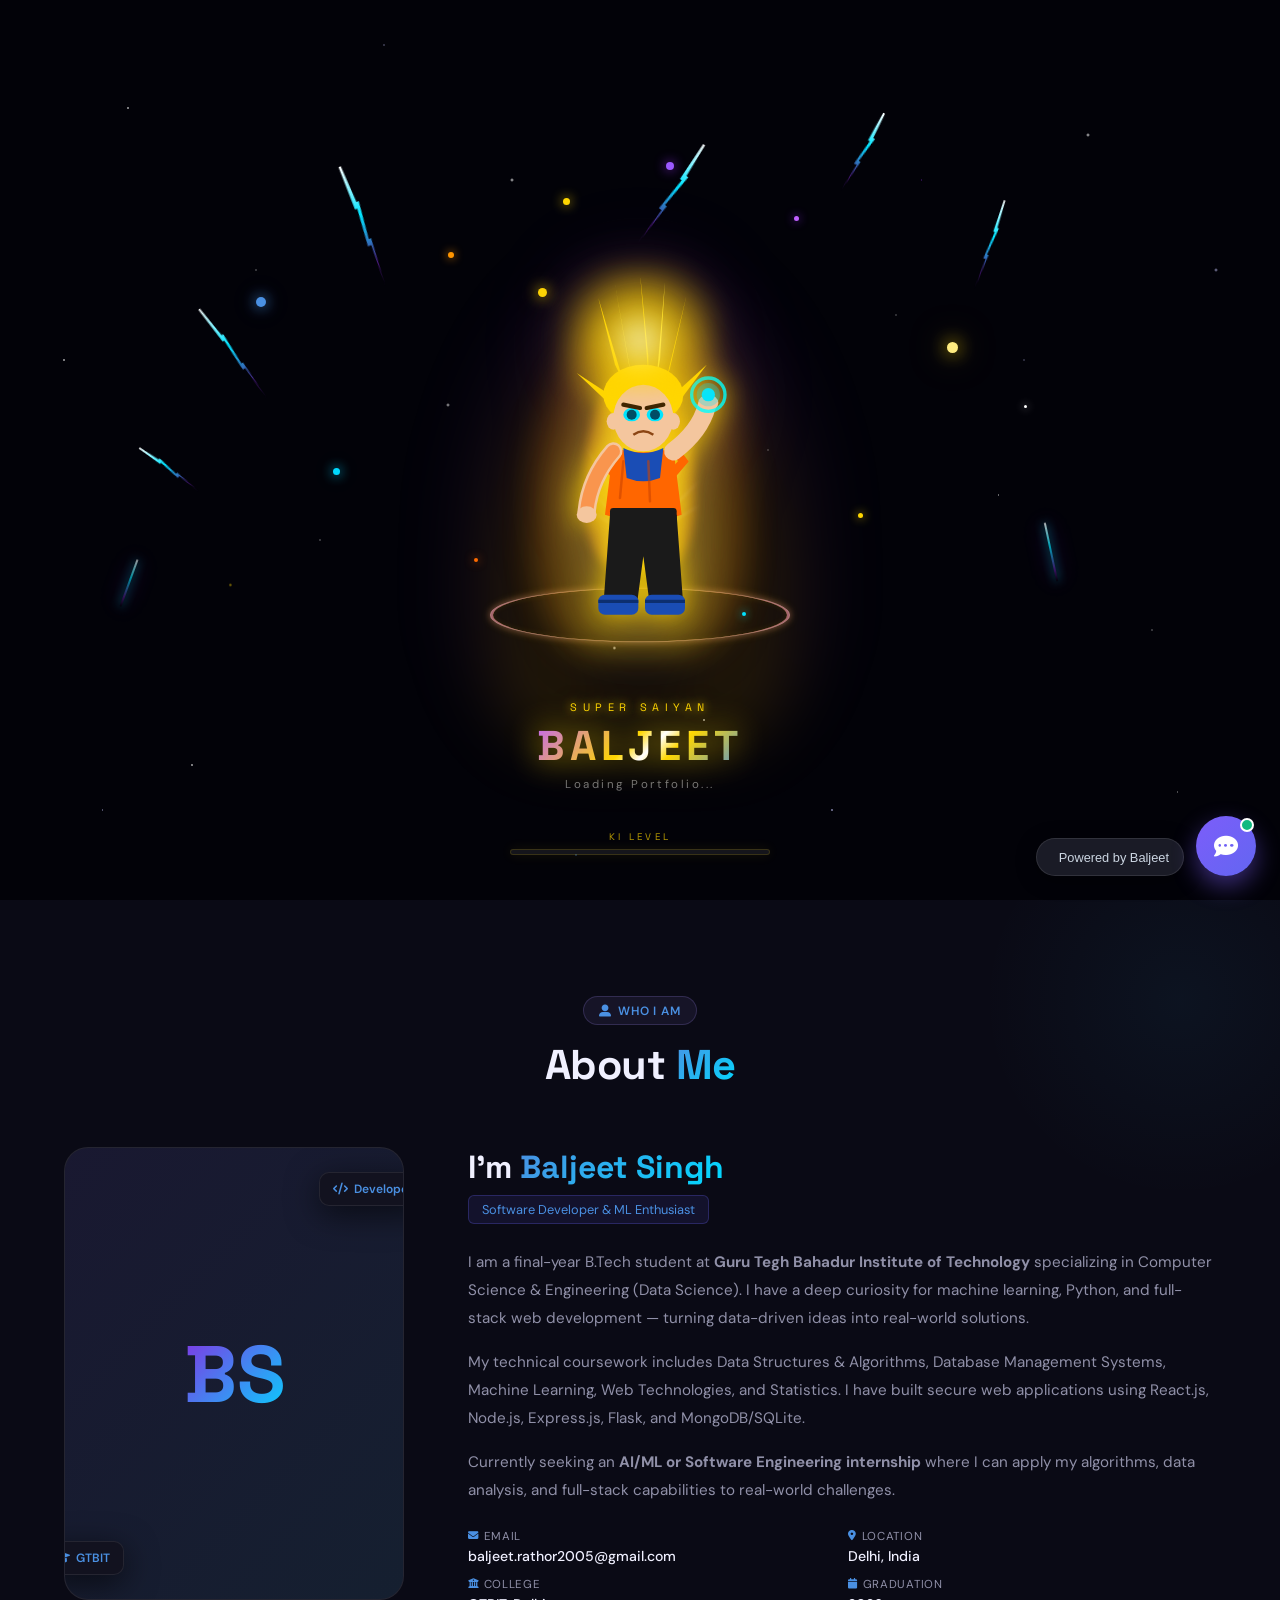
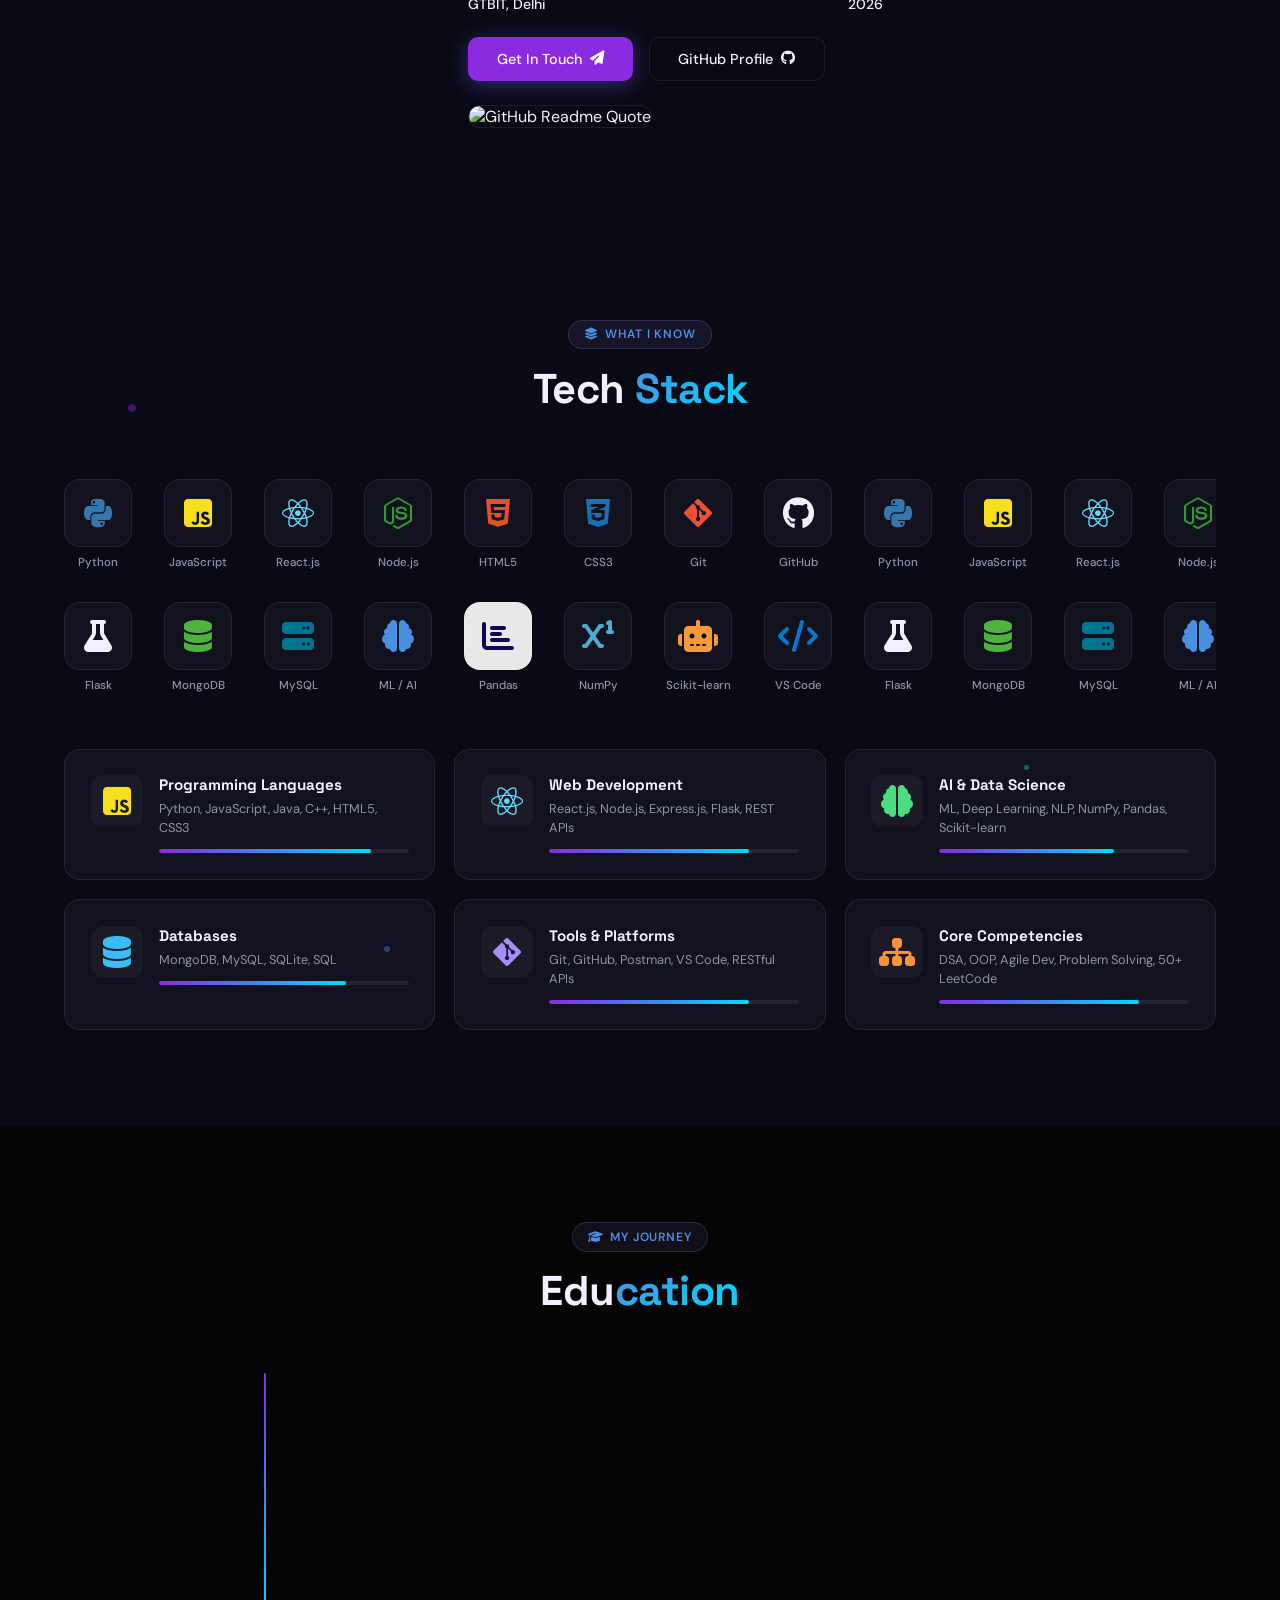
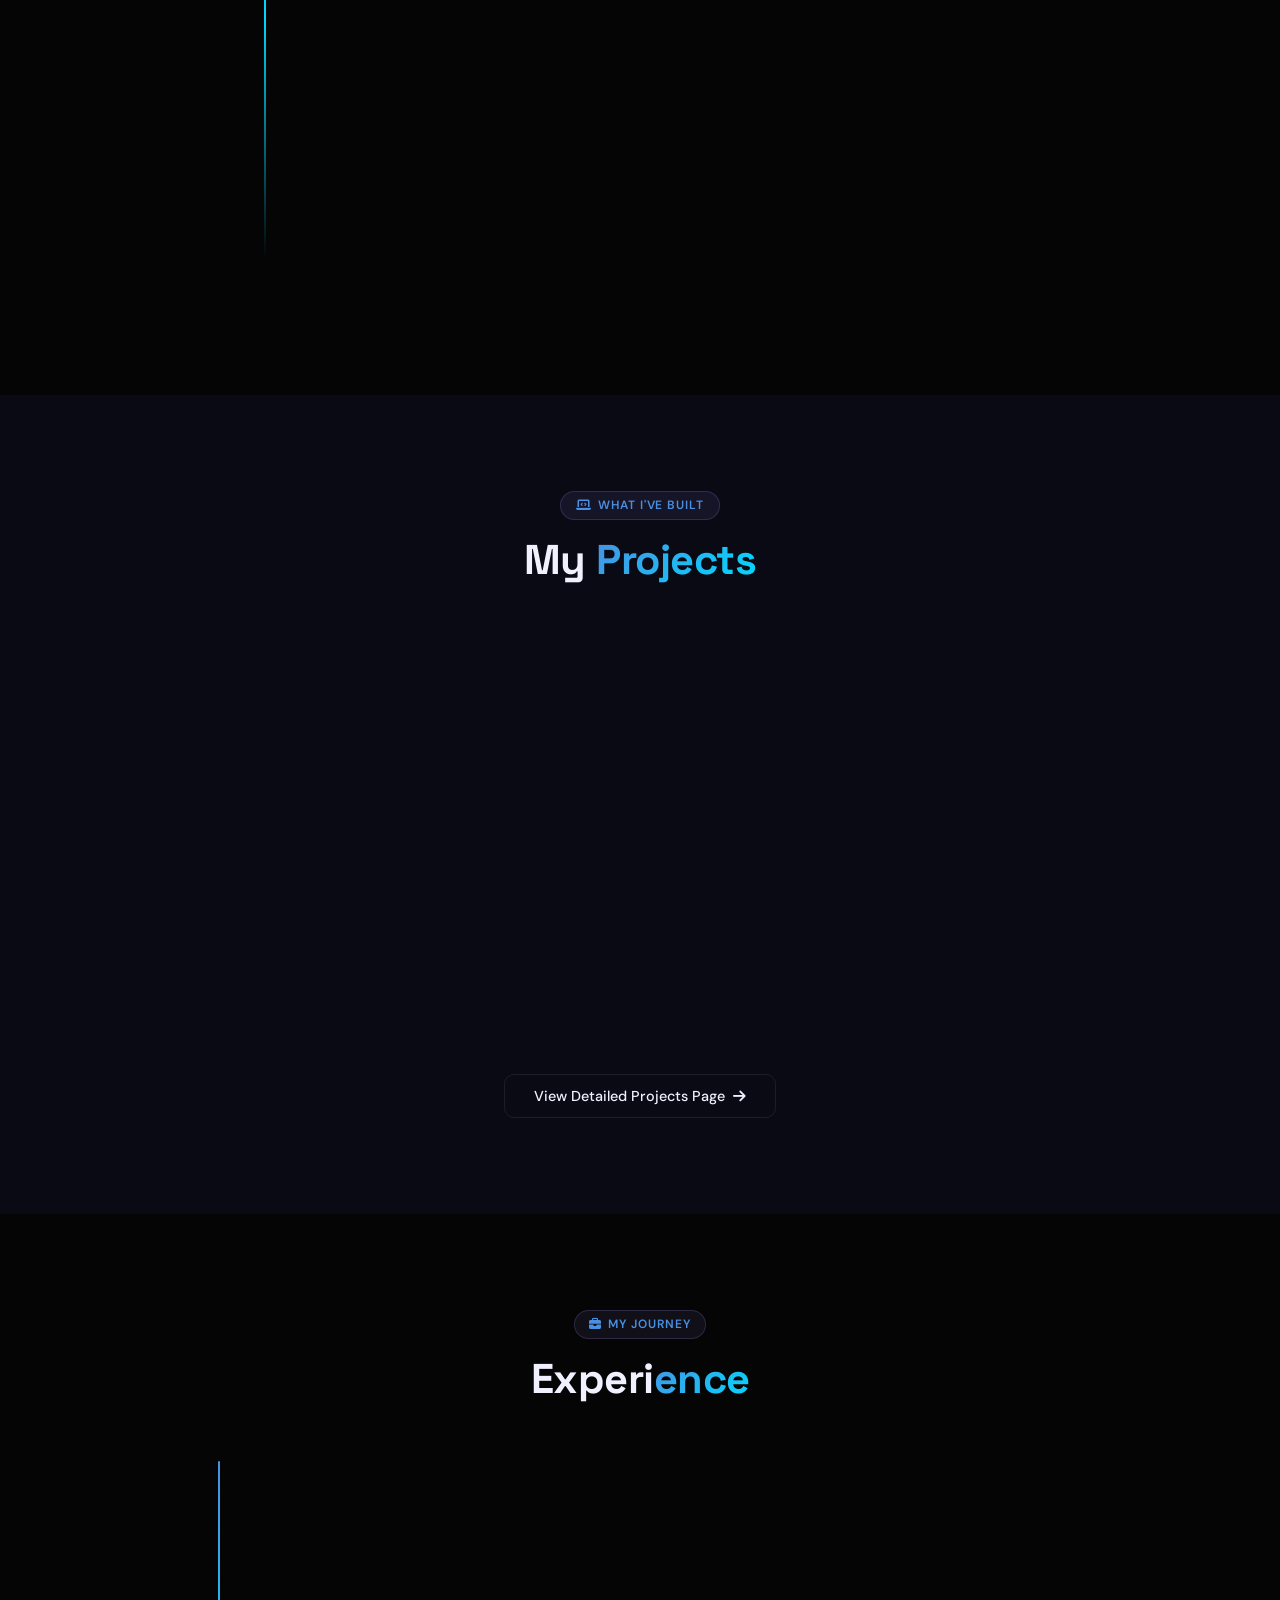
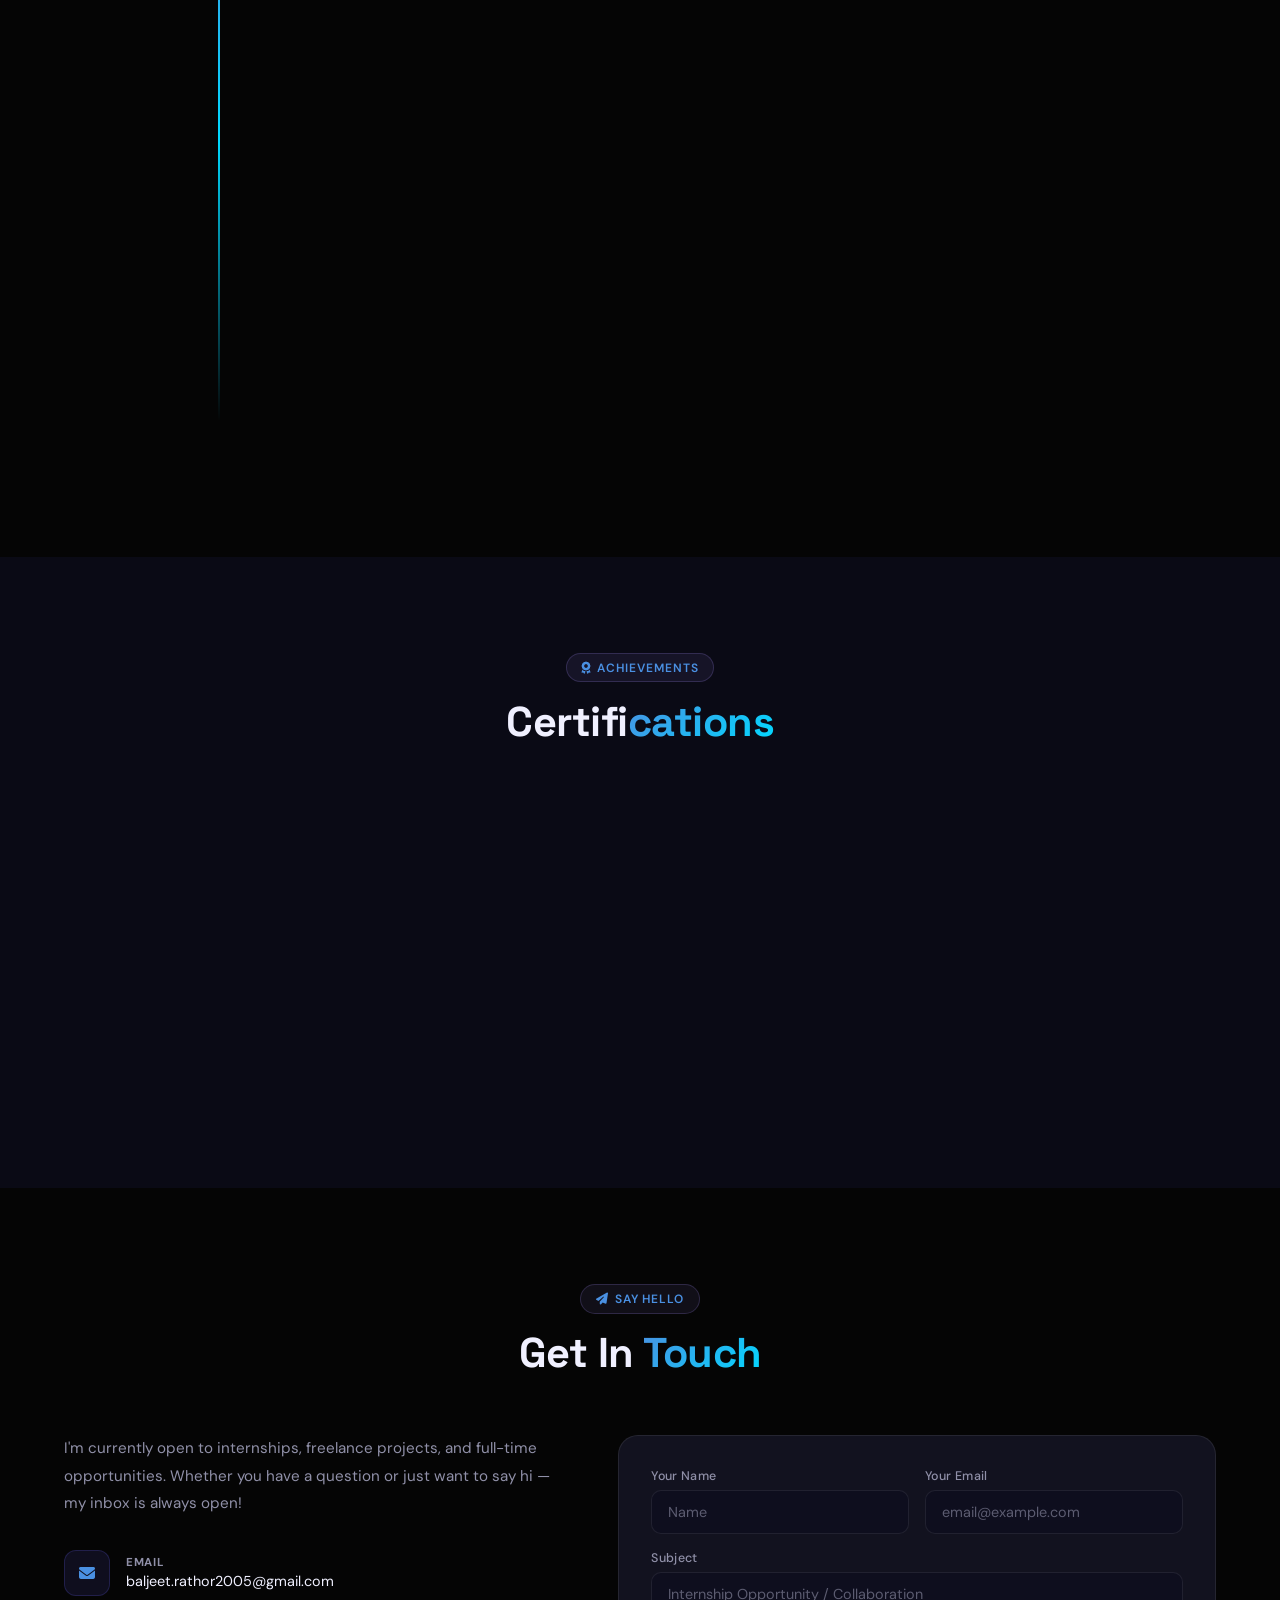
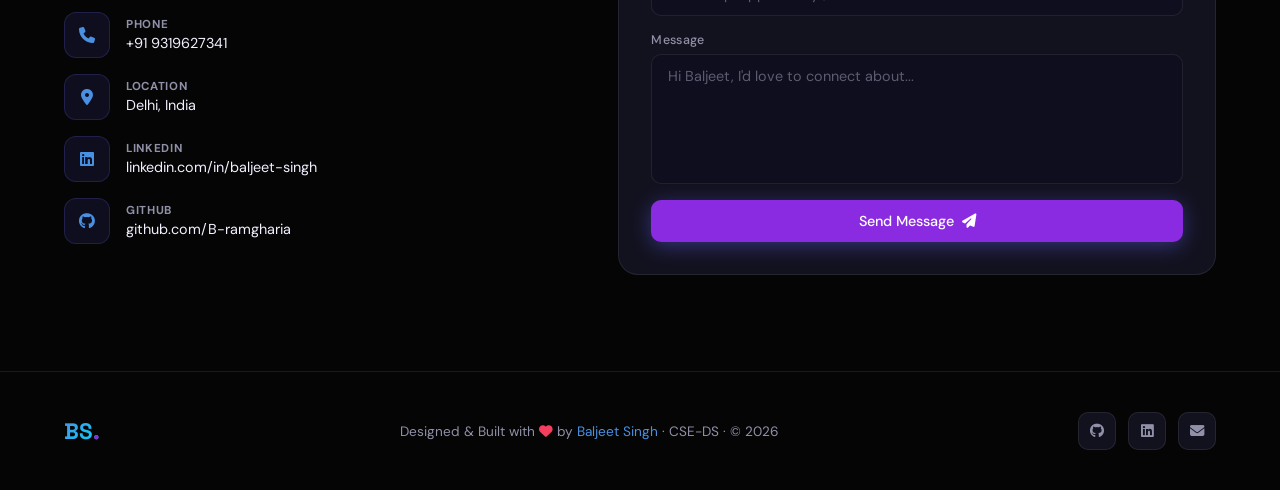
==== commit e80992d6: "Update site: modified styles and pages, added chat/projects CSS and JS files" ====
--- a/index.html
+++ b/index.html
@@ -3,174 +3,520 @@
 
 <head>
   <meta charset="UTF-8" />
+  <meta http-equiv="X-UA-Compatible" content="IE=edge" />
   <meta name="viewport" content="width=device-width, initial-scale=1.0" />
+  <meta name="keywords" content="Baljeet Singh, portfolio, CSE-DS, software developer, machine learning, full-stack" />
+  <meta name="description" content="Baljeet Singh | Final Year CSE-DS Student & Aspiring Software/ML Engineer. Portfolio showcasing projects, skills, and achievements." />
   <title>Baljeet Singh | CSE-DS Portfolio</title>
-  <link
-    href="https://fonts.googleapis.com/css2?family=Space+Grotesk:wght@400;500;600;700&family=DM+Sans:wght@300;400;500&display=swap"
-    rel="stylesheet" />
+
+  <!-- Google Fonts -->
+  <link href="https://fonts.googleapis.com/css2?family=Space+Grotesk:wght@400;500;600;700;800&family=DM+Sans:wght@300;400;500&family=Playfair+Display:wght@400;500;600&display=swap" rel="stylesheet" />
+  <!-- Font Awesome -->
+  <link rel="stylesheet" href="https://cdnjs.cloudflare.com/ajax/libs/font-awesome/6.5.0/css/all.min.css" />
+  <!-- Main CSS -->
   <link rel="stylesheet" href="css/style.css" />
+  <link rel="stylesheet" href="css/chat.css" />
 </head>
 
 <body>
 
-  <!-- NAV -->
-  <nav>
-    <div class="nav-logo">BS.</div>
-    <div class="nav-links">
-      <a href="#about">About</a>
-      <a href="#skills">Skills</a>
-      <a href="#projects">Projects</a>
-      <a href="#certifications">Certifications</a>
-      <a href="#contact">Contact</a>
-    </div>
-  </nav>
-
-  <!-- HERO -->
-  <section class="hero" id="home">
-    <div class="hero-inner">
-      <h1>Hi, I'm<br /><span>Baljeet Singh</span></h1>
-      <p class="hero-sub">
-        4th Year CSE-DS student passionate about Python, Web Development,
-        and turning ideas into real-world solutions. Building things that matter.
-      </p>
+  <!-- ==================== SCROLL PROGRESS ==================== -->
+  <div class="progress-container">
+    <div class="progress-bar" id="progressBar"></div>
+  </div>
+
+  <!-- ==================== GOKU SSJ LOADER ==================== -->
+  <div class="loader" id="loader">
+    <div class="goku-scene">
+      <!-- Stars background -->
+      <div class="stars"></div>
+      <div class="stars2"></div>
+
+      <!-- Ground shockwave -->
+      <div class="ground-ring"></div>
+      <div class="ground-ring ground-ring-2"></div>
+      <div class="ground-ring ground-ring-3"></div>
+
+      <!-- Aura outer layers -->
+      <div class="aura aura-outer"></div>
+      <div class="aura aura-mid"></div>
+      <div class="aura aura-inner"></div>
+
+      <!-- Lightning bolts -->
+      <div class="lightning l1"></div>
+      <div class="lightning l2"></div>
+      <div class="lightning l3"></div>
+      <div class="lightning l4"></div>
+      <div class="lightning l5"></div>
+      <div class="lightning l6"></div>
+      <div class="lightning l7"></div>
+      <div class="lightning l8"></div>
+
+      <!-- Goku SVG body -->
+      <div class="goku-body">
+        <svg viewBox="0 0 120 200" xmlns="http://www.w3.org/2000/svg" class="goku-svg">
+          <!-- SSJ Hair -->
+          <!-- Back spikes -->
+          <polygon points="50,60 35,10 45,50" fill="#ffd700" class="hair-spike"/>
+          <polygon points="55,58 45,2 53,48" fill="#ffed4a" class="hair-spike"/>
+          <polygon points="65,56 60,-5 65,45" fill="#ffd700" class="hair-spike"/>
+          <polygon points="70,58 75,0 72,47" fill="#ffed4a" class="hair-spike"/>
+          <polygon points="75,62 88,8 78,52" fill="#ffd700" class="hair-spike"/>
+          <!-- Side spikes -->
+          <polygon points="45,70 22,55 40,72" fill="#ffd700" class="hair-spike"/>
+          <polygon points="78,70 100,50 82,74" fill="#ffd700" class="hair-spike"/>
+          <!-- Hair base -->
+          <ellipse cx="62" cy="68" rx="24" ry="18" fill="#ffd700"/>
+
+          <!-- Goku face -->
+          <ellipse cx="62" cy="82" rx="18" ry="20" fill="#f4c69e"/>
+          <!-- Eyes - SSJ green -->
+          <ellipse cx="55" cy="80" rx="5" ry="4" fill="#00e5ff"/>
+          <ellipse cx="69" cy="80" rx="5" ry="4" fill="#00e5ff"/>
+          <ellipse cx="55" cy="80" rx="3" ry="3" fill="#004d66"/>
+          <ellipse cx="69" cy="80" rx="3" ry="3" fill="#004d66"/>
+          <!-- Eyebrows - angry -->
+          <line x1="50" y1="74" x2="60" y2="76" stroke="#3a2000" stroke-width="2.5" stroke-linecap="round"/>
+          <line x1="64" y1="76" x2="74" y2="74" stroke="#3a2000" stroke-width="2.5" stroke-linecap="round"/>
+          <!-- Mouth - determined -->
+          <path d="M56 92 Q62 88 68 92" fill="none" stroke="#8b4513" stroke-width="1.5"/>
+          <!-- Ear -->
+          <ellipse cx="44" cy="84" rx="4" ry="5" fill="#f4c69e"/>
+          <ellipse cx="80" cy="84" rx="4" ry="5" fill="#f4c69e"/>
+
+          <!-- Gi/Uniform - orange top -->
+          <path d="M44 100 Q62 105 80 100 L85 140 Q62 148 39 140 Z" fill="#ff6600"/>
+          <!-- Belt -->
+          <rect x="42" y="136" width="40" height="8" rx="2" fill="#1a1a1a"/>
+          <!-- Blue undershirt -->
+          <path d="M50 100 Q62 106 74 100 L72 118 Q62 122 52 118 Z" fill="#1a4db5"/>
+          <!-- Gi wrinkles -->
+          <line x1="50" y1="108" x2="48" y2="130" stroke="#cc4400" stroke-width="1.5" stroke-linecap="round" opacity="0.6"/>
+          <line x1="65" y1="108" x2="66" y2="132" stroke="#cc4400" stroke-width="1.5" stroke-linecap="round" opacity="0.6"/>
+          <!-- Shoulder bands -->
+          <path d="M44 100 L38 108 L44 115" fill="none" stroke="#ff6600" stroke-width="5" stroke-linecap="round"/>
+          <path d="M80 100 L86 108 L80 115" fill="none" stroke="#ff6600" stroke-width="5" stroke-linecap="round"/>
+
+          <!-- Arms -->
+          <!-- Left arm -->
+          <path d="M44 102 Q30 118 28 138" fill="none" stroke="#f4c69e" stroke-width="11" stroke-linecap="round"/>
+          <path d="M44 102 Q30 118 28 138" fill="none" stroke="#ff6600" stroke-width="8" stroke-linecap="round" opacity="0.5"/>
+          <!-- Right arm raised powerup -->
+          <path d="M80 102 Q96 90 100 75" fill="none" stroke="#f4c69e" stroke-width="11" stroke-linecap="round"/>
+          <!-- Hands -->
+          <ellipse cx="28" cy="140" rx="6" ry="5" fill="#f4c69e"/>
+          <ellipse cx="101" cy="73" rx="6" ry="5" fill="#f4c69e"/>
+
+          <!-- Energy ball in raised hand -->
+          <circle cx="101" cy="68" r="10" fill="none" stroke="#00ffff" stroke-width="2" opacity="0.8" class="energy-ball"/>
+          <circle cx="101" cy="68" r="7" fill="rgba(0,230,255,0.3)" class="energy-ball"/>
+          <circle cx="101" cy="68" r="4" fill="#00e5ff" class="energy-ball"/>
+
+          <!-- Pants -->
+          <path d="M42 140 L38 195 L58 195 L62 165 L66 195 L86 195 L82 140 Z" fill="#1a1a1a"/>
+          <!-- Boots -->
+          <rect x="35" y="188" width="24" height="12" rx="4" fill="#1a4db5"/>
+          <rect x="63" y="188" width="24" height="12" rx="4" fill="#1a4db5"/>
+          <!-- Boot line -->
+          <line x1="35" y1="192" x2="59" y2="192" stroke="#0d2f70" stroke-width="2"/>
+          <line x1="63" y1="192" x2="87" y2="192" stroke="#0d2f70" stroke-width="2"/>
+        </svg>
+
+        <!-- SSJ golden aura glow over hair -->
+        <div class="hair-glow"></div>
+      </div>
+
+      <!-- Aura tendrils -->
+      <div class="tendril t1"></div>
+      <div class="tendril t2"></div>
+      <div class="tendril t3"></div>
+      <div class="tendril t4"></div>
+      <div class="tendril t5"></div>
+      <div class="tendril t6"></div>
+      <div class="tendril t7"></div>
+      <div class="tendril t8"></div>
+      <div class="tendril t9"></div>
+      <div class="tendril t10"></div>
+
+      <!-- Energy particles -->
+      <div class="ep ep1"></div>
+      <div class="ep ep2"></div>
+      <div class="ep ep3"></div>
+      <div class="ep ep4"></div>
+      <div class="ep ep5"></div>
+      <div class="ep ep6"></div>
+      <div class="ep ep7"></div>
+      <div class="ep ep8"></div>
+      <div class="ep ep9"></div>
+      <div class="ep ep10"></div>
+      <div class="ep ep11"></div>
+      <div class="ep ep12"></div>
+
+      <!-- KI Charge Power Bar -->
+      <div class="ki-bar-wrap">
+        <div class="ki-bar-label">Ki Level</div>
+        <div class="ki-bar-track">
+          <div class="ki-bar-fill"></div>
+        </div>
+      </div>
+
+      <!-- Text -->
+      <div class="ssj-text">
+        <span class="ssj-label">SUPER SAIYAN</span>
+        <span class="ssj-name">BALJEET</span>
+        <span class="ssj-sub">Loading Portfolio...</span>
+      </div>
+    </div>
+  </div>
+
+  <!-- ==================== CURSOR ==================== -->
+  <div class="custom-cursor" id="cursor"></div>
+  <div class="cursor-follower" id="cursorFollower"></div>
+
+  <!-- ==================== HEADER / NAV ==================== -->
+  <header id="header">
+    <a href="#home" class="logo">
+      <span class="logo-text">BS<span class="logo-dot">.</span></span>
+    </a>
+
+    <div class="menu-toggle" id="menuToggle">
+      <span></span>
+      <span></span>
+      <span></span>
+    </div>
+
+    <nav class="navbar" id="navbar">
+      <ul>
+        <li><a class="nav-link active" href="#home">Home</a></li>
+        <li><a class="nav-link" href="#about">About</a></li>
+        <li><a class="nav-link" href="#skills">Skills</a></li>
+        <li><a class="nav-link" href="#education">Education</a></li>
+        <li><a class="nav-link" href="#projects">Projects</a></li>
+        <li><a class="nav-link" href="#experience">Experience</a></li>
+        <li><a class="nav-link" href="#certifications">Certifications</a></li>
+        <li><a class="nav-link" href="#contact">Contact</a></li>
+      </ul>
+    </nav>
+
+    <div class="header-actions">
+      <!-- Dark/Light Mode Toggle -->
+      <label class="theme-switch" id="themeToggle" title="Toggle theme">
+        <input type="checkbox" id="darkmode-toggle" />
+        <div class="track">
+          <div class="thumb">
+            <i class="fas fa-sun sun-icon"></i>
+            <i class="fas fa-moon moon-icon"></i>
+          </div>
+        </div>
+      </label>
+    </div>
+  </header>
+
+  <!-- ==================== HERO SECTION ==================== -->
+  <section class="home" id="home">
+    <div id="particles-js"></div>
+    <div class="hero-content">
+      <div class="hero-badge">
+        <span class="badge-dot"></span>
+        Open to Internships & Opportunities
+      </div>
+      <h1>Hi There, <br />I'm Baljeet <span class="gradient-text">Singh</span></h1>
+      <p class="hero-sub">i am into <span class="typing-text"></span></p>
       <div class="hero-btns">
-        <a href="#contact" class="btn btn-primary">Get In Touch →</a>
-        <a href="#skills" class="btn btn-outline">View My Skills</a>
-      </div>
+        <a href="#about" class="btn btn-primary">
+          About Me <i class="fas fa-arrow-down"></i>
+        </a>
+        <a href="projects.html" class="btn btn-outline">
+          View Projects <i class="fas fa-external-link-alt"></i>
+        </a>
+      </div>
+      <div class="social-icons">
+        <a href="https://www.linkedin.com/in/baljeet-singh-8613b7317/" target="_blank" rel="noopener" class="social-icon linkedin" aria-label="LinkedIn">
+          <i class="fab fa-linkedin-in"></i>
+        </a>
+        <a href="https://github.com/B-ramgharia" target="_blank" rel="noopener" class="social-icon github" aria-label="GitHub">
+          <i class="fab fa-github"></i>
+        </a>
+        <a href="mailto:baljeet.rathor2005@gmail.com" class="social-icon email" aria-label="Email">
+          <i class="fas fa-envelope"></i>
+        </a>
+        <a href="tel:+919319627341" class="social-icon phone" aria-label="Phone">
+          <i class="fas fa-phone"></i>
+        </a>
+      </div>
+    </div>
+    <div class="hero-visual">
+      <div class="hero-card-3d">
+        <div class="card-inner">
+          <div class="card-avatar">
+            <div class="avatar-ring"></div>
+            <div class="avatar-text">BS</div>
+          </div>
+          <div class="card-info">
+            <div class="card-name">Baljeet Singh</div>
+            <div class="card-role">CSE-DS Engineer</div>
+            <div class="card-tags">
+              <span>Python</span>
+              <span>React.js</span>
+              <span>ML</span>
+            </div>
+          </div>
+          <div class="card-stats">
+            <div class="c-stat">
+              <div class="c-num">4th</div>
+              <div class="c-label">Year</div>
+            </div>
+            <div class="c-stat">
+              <div class="c-num">50+</div>
+              <div class="c-label">LeetCode</div>
+            </div>
+            <div class="c-stat">
+              <div class="c-num">2+</div>
+              <div class="c-label">Projects</div>
+            </div>
+          </div>
+        </div>
+      </div>
+    </div>
+    <div class="hero-scroll-hint">
+      <span>Scroll Down</span>
+      <div class="scroll-line"></div>
     </div>
   </section>
 
-  <!-- ABOUT -->
-  <section id="about">
-    <div class="section-label">Who I Am</div>
-    <div class="section-title">About Me</div>
-    <div class="about-grid">
-      <div>
-        <div class="about-text">
-          <p>I'm Baljeet Singh, a final-year B.Tech student at <strong>Guru Tegh Bahadur Institute of
-              Technology</strong> specializing in Computer Science & Engineering (Data Science). I have a deep curiosity
-            for machine learning, Python, and full-stack web development, and turning data-driven ideas into real-world
-            solutions.</p>
-          <p>My technical coursework includes Data Structures & Algorithms, Database Management Systems, Machine
-            Learning, Web Technologies, and Statistics. I have built secure web applications using React.js, Node.js,
-            Express.js, Flask, and MongoDB/SQLite, always focusing on clean, scalable code.</p>
-          <p>I am currently seeking an AI/ML or Software Engineering internship where I can apply my algorithms, data
-            analysis, and full-stack capabilities to real-world challenges.</p>
-        </div>
-      </div>
-      <div class="about-stats">
-        <div class="stat-card">
-          <div class="stat-num">4th</div>
-          <div class="stat-label">Year of B.Tech</div>
-        </div>
-        <div class="stat-card">
-          <div class="stat-num">GTBIT</div>
-          <div class="stat-label">Guru Tegh Bahadur Inst.</div>
-        </div>
-        <div class="stat-card">
-          <div class="stat-num">2+</div>
-          <div class="stat-label">Full-Stack Projects</div>
-        </div>
-        <div class="stat-card">
-          <div class="stat-num">50+</div>
-          <div class="stat-label">LeetCode Problems</div>
+  <!-- ==================== ABOUT SECTION ==================== -->
+  <section class="about" id="about">
+    <div class="section-header">
+      <span class="section-label"><i class="fas fa-user-alt"></i> Who I Am</span>
+      <h2 class="section-title">About <span class="gradient-text">Me</span></h2>
+    </div>
+
+    <div class="about-row">
+      <div class="about-image-wrap">
+        <div class="about-img-card">
+          <div class="about-img-placeholder">
+            <div class="about-initials">BS</div>
+            <div class="floating-badge top-right">
+              <i class="fas fa-code"></i> Developer
+            </div>
+            <div class="floating-badge bottom-left">
+              <i class="fas fa-graduation-cap"></i> GTBIT
+            </div>
+          </div>
+        </div>
+      </div>
+
+      <div class="about-content">
+        <h3>I'm <span class="gradient-text">Baljeet Singh</span></h3>
+        <span class="about-tag">Software Developer & ML Enthusiast</span>
+
+        <p>I am a final-year B.Tech student at <strong>Guru Tegh Bahadur Institute of Technology</strong> specializing in Computer Science & Engineering (Data Science). I have a deep curiosity for machine learning, Python, and full-stack web development — turning data-driven ideas into real-world solutions.</p>
+
+        <p>My technical coursework includes Data Structures & Algorithms, Database Management Systems, Machine Learning, Web Technologies, and Statistics. I have built secure web applications using React.js, Node.js, Express.js, Flask, and MongoDB/SQLite.</p>
+
+        <p>Currently seeking an <strong>AI/ML or Software Engineering internship</strong> where I can apply my algorithms, data analysis, and full-stack capabilities to real-world challenges.</p>
+
+        <div class="about-info-grid">
+          <div class="info-item">
+            <span class="info-label"><i class="fas fa-envelope"></i> Email</span>
+            <span class="info-value">baljeet.rathor2005@gmail.com</span>
+          </div>
+          <div class="info-item">
+            <span class="info-label"><i class="fas fa-map-marker-alt"></i> Location</span>
+            <span class="info-value">Delhi, India</span>
+          </div>
+          <div class="info-item">
+            <span class="info-label"><i class="fas fa-university"></i> College</span>
+            <span class="info-value">GTBIT, Delhi</span>
+          </div>
+          <div class="info-item">
+            <span class="info-label"><i class="fas fa-calendar"></i> Graduation</span>
+            <span class="info-value">2026</span>
+          </div>
+        </div>
+
+        <div class="about-actions">
+          <a href="#contact" class="btn btn-primary">Get In Touch <i class="fas fa-paper-plane"></i></a>
+          <a href="https://github.com/B-ramgharia" target="_blank" rel="noopener" class="btn btn-outline">GitHub Profile <i class="fab fa-github"></i></a>
+        </div>
+
+        <div class="github-quote-wrap">
+          <img src="https://quotes-github-readme.vercel.app/api?type=horizontal&theme=radical" alt="GitHub Readme Quote" class="github-quote-img" />
         </div>
       </div>
     </div>
   </section>
 
-  <!-- SKILLS -->
-  <section id="skills" class="skills-bg">
-    <div class="section-label">What I Know</div>
-    <div class="section-title">My Skills</div>
-    <div class="skills-grid">
-
-      <div class="skill-card">
-        <div class="skill-icon" style="background:rgba(250,204,21,0.12);">🐍</div>
-        <div class="skill-name">Programming Languages</div>
-        <div class="skill-desc">Expertise in Python for scripting, ML, and automation. Core knowledge of JavaScript,
-          Java, C++, HTML5, and CSS3.</div>
-        <div class="skill-bar-wrap">
-          <div class="skill-bar" style="width:85%"></div>
-        </div>
-      </div>
-
-      <div class="skill-card">
-        <div class="skill-icon" style="background:rgba(56,189,248,0.12);">🌐</div>
-        <div class="skill-name">Web Development</div>
-        <div class="skill-desc">Experienced in full-stack web development using React.js, Node.js, Express.js, and Flask
-          frameworks.</div>
-        <div class="skill-bar-wrap">
-          <div class="skill-bar" style="width:80%"></div>
-        </div>
-      </div>
-
-      <div class="skill-card">
-        <div class="skill-icon" style="background:rgba(74,222,128,0.12);">📊</div>
-        <div class="skill-name">AI & Data Science</div>
-        <div class="skill-desc">Studying machine learning, deep learning, NLP, and data analysis using NumPy, Pandas,
-          Scikit-learn, and TensorFlow.</div>
-        <div class="skill-bar-wrap">
-          <div class="skill-bar" style="width:70%"></div>
-        </div>
-      </div>
-
-      <div class="skill-card">
-        <div class="skill-icon" style="background:rgba(59,130,246,0.12);">💾</div>
-        <div class="skill-name">Databases & Storage</div>
-        <div class="skill-desc">Solid understanding of relational and document databases including MongoDB, SQL, MySQL,
-          and SQLite.</div>
-        <div class="skill-bar-wrap">
-          <div class="skill-bar" style="width:75%"></div>
-        </div>
-      </div>
-
-      <div class="skill-card">
-        <div class="skill-icon" style="background:rgba(168,85,247,0.12);">🛠️</div>
-        <div class="skill-name">Tools & Platforms</div>
-        <div class="skill-desc">Proficient with Git, GitHub version control, RESTful APIs, Google Maps API, VS Code, and
-          Postman.</div>
-        <div class="skill-bar-wrap">
-          <div class="skill-bar" style="width:80%"></div>
-        </div>
-      </div>
-
-      <div class="skill-card">
-        <div class="skill-icon" style="background:rgba(239,68,68,0.12);">🧠</div>
-        <div class="skill-name">Core Competencies</div>
-        <div class="skill-desc">Strong in Data Structures & Algorithms, Object-Oriented Programming (OOP), and Agile
-          Development methodologies.</div>
-        <div class="skill-bar-wrap">
-          <div class="skill-bar" style="width:80%"></div>
-        </div>
-      </div>
-
+  <!-- ==================== TECH STACK / SKILLS TICKER ==================== -->
+  <section class="tech-stack-section" id="skills">
+    <div class="particle"></div>
+    <div class="particle"></div>
+    <div class="particle"></div>
+    <div class="particle"></div>
+
+    <div class="section-header">
+      <span class="section-label"><i class="fas fa-layer-group"></i> What I Know</span>
+      <h2 class="section-title">Tech <span class="gradient-text">Stack</span></h2>
+    </div>
+
+    <!-- Ticker Row 1 -->
+    <div class="slider-container">
+      <div class="slider-track" id="track1">
+        <div class="tech-item"><div class="tech-icon python-icon"><i class="fab fa-python"></i></div><div class="tech-name">Python</div></div>
+        <div class="tech-item"><div class="tech-icon js-icon"><i class="fab fa-js-square"></i></div><div class="tech-name">JavaScript</div></div>
+        <div class="tech-item"><div class="tech-icon react-icon"><i class="fab fa-react"></i></div><div class="tech-name">React.js</div></div>
+        <div class="tech-item"><div class="tech-icon node-icon"><i class="fab fa-node-js"></i></div><div class="tech-name">Node.js</div></div>
+        <div class="tech-item"><div class="tech-icon html-icon"><i class="fab fa-html5"></i></div><div class="tech-name">HTML5</div></div>
+        <div class="tech-item"><div class="tech-icon css-icon"><i class="fab fa-css3-alt"></i></div><div class="tech-name">CSS3</div></div>
+        <div class="tech-item"><div class="tech-icon git-icon"><i class="fab fa-git-alt"></i></div><div class="tech-name">Git</div></div>
+        <div class="tech-item"><div class="tech-icon github-icon2"><i class="fab fa-github"></i></div><div class="tech-name">GitHub</div></div>
+        <!-- duplicates for seamless loop -->
+        <div class="tech-item"><div class="tech-icon python-icon"><i class="fab fa-python"></i></div><div class="tech-name">Python</div></div>
+        <div class="tech-item"><div class="tech-icon js-icon"><i class="fab fa-js-square"></i></div><div class="tech-name">JavaScript</div></div>
+        <div class="tech-item"><div class="tech-icon react-icon"><i class="fab fa-react"></i></div><div class="tech-name">React.js</div></div>
+        <div class="tech-item"><div class="tech-icon node-icon"><i class="fab fa-node-js"></i></div><div class="tech-name">Node.js</div></div>
+        <div class="tech-item"><div class="tech-icon html-icon"><i class="fab fa-html5"></i></div><div class="tech-name">HTML5</div></div>
+        <div class="tech-item"><div class="tech-icon css-icon"><i class="fab fa-css3-alt"></i></div><div class="tech-name">CSS3</div></div>
+        <div class="tech-item"><div class="tech-icon git-icon"><i class="fab fa-git-alt"></i></div><div class="tech-name">Git</div></div>
+        <div class="tech-item"><div class="tech-icon github-icon2"><i class="fab fa-github"></i></div><div class="tech-name">GitHub</div></div>
+      </div>
+    </div>
+
+    <!-- Ticker Row 2 -->
+    <div class="slider-container">
+      <div class="slider-track slider-track-2" id="track2">
+        <div class="tech-item"><div class="tech-icon flask-icon"><i class="fas fa-flask"></i></div><div class="tech-name">Flask</div></div>
+        <div class="tech-item"><div class="tech-icon db-icon"><i class="fas fa-database"></i></div><div class="tech-name">MongoDB</div></div>
+        <div class="tech-item"><div class="tech-icon sql-icon"><i class="fas fa-server"></i></div><div class="tech-name">MySQL</div></div>
+        <div class="tech-item"><div class="tech-icon ai-icon"><i class="fas fa-brain"></i></div><div class="tech-name">ML / AI</div></div>
+        <div class="tech-item"><div class="tech-icon pandas-icon"><i class="fas fa-chart-bar"></i></div><div class="tech-name">Pandas</div></div>
+        <div class="tech-item"><div class="tech-icon numpy-icon"><i class="fas fa-superscript"></i></div><div class="tech-name">NumPy</div></div>
+        <div class="tech-item"><div class="tech-icon sk-icon"><i class="fas fa-robot"></i></div><div class="tech-name">Scikit-learn</div></div>
+        <div class="tech-item"><div class="tech-icon vscode-icon"><i class="fas fa-code"></i></div><div class="tech-name">VS Code</div></div>
+        <!-- duplicates -->
+        <div class="tech-item"><div class="tech-icon flask-icon"><i class="fas fa-flask"></i></div><div class="tech-name">Flask</div></div>
+        <div class="tech-item"><div class="tech-icon db-icon"><i class="fas fa-database"></i></div><div class="tech-name">MongoDB</div></div>
+        <div class="tech-item"><div class="tech-icon sql-icon"><i class="fas fa-server"></i></div><div class="tech-name">MySQL</div></div>
+        <div class="tech-item"><div class="tech-icon ai-icon"><i class="fas fa-brain"></i></div><div class="tech-name">ML / AI</div></div>
+        <div class="tech-item"><div class="tech-icon pandas-icon"><i class="fas fa-chart-bar"></i></div><div class="tech-name">Pandas</div></div>
+        <div class="tech-item"><div class="tech-icon numpy-icon"><i class="fas fa-superscript"></i></div><div class="tech-name">NumPy</div></div>
+        <div class="tech-item"><div class="tech-icon sk-icon"><i class="fas fa-robot"></i></div><div class="tech-name">Scikit-learn</div></div>
+        <div class="tech-item"><div class="tech-icon vscode-icon"><i class="fas fa-code"></i></div><div class="tech-name">VS Code</div></div>
+      </div>
+    </div>
+
+    <!-- Skill Detail Cards -->
+    <div class="skills-cards-grid">
+      <div class="skill-detail-card">
+        <div class="skill-card-icon" style="color:#f7df1e;"><i class="fab fa-js-square"></i></div>
+        <div class="skill-card-body">
+          <div class="skill-card-name">Programming Languages</div>
+          <div class="skill-card-desc">Python, JavaScript, Java, C++, HTML5, CSS3</div>
+          <div class="skill-bar-wrap"><div class="skill-bar" style="--w:85%"></div></div>
+        </div>
+      </div>
+      <div class="skill-detail-card">
+        <div class="skill-card-icon" style="color:#61dafb;"><i class="fab fa-react"></i></div>
+        <div class="skill-card-body">
+          <div class="skill-card-name">Web Development</div>
+          <div class="skill-card-desc">React.js, Node.js, Express.js, Flask, REST APIs</div>
+          <div class="skill-bar-wrap"><div class="skill-bar" style="--w:80%"></div></div>
+        </div>
+      </div>
+      <div class="skill-detail-card">
+        <div class="skill-card-icon" style="color:#4ade80;"><i class="fas fa-brain"></i></div>
+        <div class="skill-card-body">
+          <div class="skill-card-name">AI & Data Science</div>
+          <div class="skill-card-desc">ML, Deep Learning, NLP, NumPy, Pandas, Scikit-learn</div>
+          <div class="skill-bar-wrap"><div class="skill-bar" style="--w:70%"></div></div>
+        </div>
+      </div>
+      <div class="skill-detail-card">
+        <div class="skill-card-icon" style="color:#38bdf8;"><i class="fas fa-database"></i></div>
+        <div class="skill-card-body">
+          <div class="skill-card-name">Databases</div>
+          <div class="skill-card-desc">MongoDB, MySQL, SQLite, SQL</div>
+          <div class="skill-bar-wrap"><div class="skill-bar" style="--w:75%"></div></div>
+        </div>
+      </div>
+      <div class="skill-detail-card">
+        <div class="skill-card-icon" style="color:#a78bfa;"><i class="fab fa-git-alt"></i></div>
+        <div class="skill-card-body">
+          <div class="skill-card-name">Tools & Platforms</div>
+          <div class="skill-card-desc">Git, GitHub, Postman, VS Code, RESTful APIs</div>
+          <div class="skill-bar-wrap"><div class="skill-bar" style="--w:80%"></div></div>
+        </div>
+      </div>
+      <div class="skill-detail-card">
+        <div class="skill-card-icon" style="color:#fb923c;"><i class="fas fa-sitemap"></i></div>
+        <div class="skill-card-body">
+          <div class="skill-card-name">Core Competencies</div>
+          <div class="skill-card-desc">DSA, OOP, Agile Dev, Problem Solving, 50+ LeetCode</div>
+          <div class="skill-bar-wrap"><div class="skill-bar" style="--w:80%"></div></div>
+        </div>
+      </div>
     </div>
   </section>
 
-  <!-- PROJECTS -->
-  <section id="projects">
-    <div class="section-label">What I've Built</div>
-    <div class="section-title">Projects</div>
+  <!-- ==================== EDUCATION SECTION ==================== -->
+  <section class="education" id="education">
+    <div class="section-header">
+      <span class="section-label"><i class="fas fa-graduation-cap"></i> My Journey</span>
+      <h2 class="section-title">Edu<span class="gradient-text">cation</span></h2>
+    </div>
+
+    <div class="timeline">
+      <div class="timeline-item reveal">
+        <div class="timeline-dot"><i class="fas fa-university"></i></div>
+        <div class="timeline-card">
+          <div class="timeline-year">2022 – 2026</div>
+          <div class="timeline-degree">B.Tech — Computer Science & Engineering (Data Science)</div>
+          <div class="timeline-school"><i class="fas fa-map-marker-alt"></i> Guru Tegh Bahadur Institute of Technology, Delhi</div>
+          <p class="timeline-desc">Currently in 4th year. Relevant coursework: Data Structures & Algorithms, Machine Learning, Database Management Systems, Web Technologies, Statistics, and OOP.</p>
+          <div class="timeline-tags">
+            <span>CSE-DS</span>
+            <span>B.Tech</span>
+            <span>GGSIPU</span>
+          </div>
+        </div>
+      </div>
+      <div class="timeline-item reveal">
+        <div class="timeline-dot"><i class="fas fa-school"></i></div>
+        <div class="timeline-card">
+          <div class="timeline-year">2020 – 2022</div>
+          <div class="timeline-degree">Class XII — Science (PCM + Computer Science)</div>
+          <div class="timeline-school"><i class="fas fa-map-marker-alt"></i> CBSE Board, Delhi</div>
+          <p class="timeline-desc">Completed senior secondary with Physics, Chemistry, Mathematics, and Computer Science — building a strong foundation in analytical thinking and programming.</p>
+          <div class="timeline-tags">
+            <span>CBSE</span>
+            <span>Science</span>
+            <span>PCM</span>
+          </div>
+        </div>
+      </div>
+    </div>
+  </section>
+
+  <!-- ==================== PROJECTS SECTION ==================== -->
+  <section class="projects-section" id="projects">
+    <div class="section-header">
+      <span class="section-label"><i class="fas fa-laptop-code"></i> What I've Built</span>
+      <h2 class="section-title">My <span class="gradient-text">Projects</span></h2>
+    </div>
+
     <div class="projects-grid">
 
-      <div class="project-card">
+      <div class="project-card reveal">
+        <div class="project-card-header">
+          <div class="project-icon"><i class="fas fa-car"></i></div>
+          <div class="project-links">
+            <a href="https://b-ramgharia.github.io/ride-sharing/" target="_blank" rel="noopener" class="proj-link" title="Live Demo"><i class="fas fa-external-link-alt"></i></a>
+            <a href="https://github.com/B-ramgharia/ride-sharing" target="_blank" rel="noopener" class="proj-link" title="GitHub"><i class="fab fa-github"></i></a>
+          </div>
+        </div>
         <div class="project-tag">FULL-STACK</div>
         <div class="project-title">Ride-Sharing Full-Stack App</div>
-        <p class="project-desc" style="margin-bottom: 0.8rem;">Engineered a concurrent, real-time ride-sharing platform
-          using React.js, Node.js, Express.js, and MongoDB.</p>
-        <ul
-          style="list-style-type: none; padding-left: 0; margin-bottom: 1.2rem; font-size: 0.82rem; color: var(--muted); line-height: 1.6;">
-          <li style="margin-bottom: 4px; display: flex; align-items: start; gap: 6px;">
-            <span style="color: var(--accent2); flex-shrink: 0;">•</span>
-            <span>Integrated Google Maps API for live GPS tracking and route optimization (reducing route calculation
-              times by 30%).</span>
-          </li>
-          <li style="margin-bottom: 4px; display: flex; align-items: start; gap: 6px;">
-            <span style="color: var(--accent2); flex-shrink: 0;">•</span>
-            <span>Implemented JWT-based secure user authentication and role-based access control.</span>
-          </li>
-        </ul>
+        <p class="project-desc">Real-time ride-sharing platform with live GPS tracking, JWT authentication, and role-based access. Integrated Google Maps API — reducing route calculation times by 30%.</p>
         <div class="project-tech">
           <span class="tech-pill">React.js</span>
           <span class="tech-pill">Node.js</span>
@@ -180,23 +526,17 @@
         </div>
       </div>
 
-      <div class="project-card">
+      <div class="project-card reveal">
+        <div class="project-card-header">
+          <div class="project-icon"><i class="fas fa-book-open"></i></div>
+          <div class="project-links">
+            <a href="https://diary1-fcr9.onrender.com" target="_blank" rel="noopener" class="proj-link" title="Live Demo"><i class="fas fa-external-link-alt"></i></a>
+            <a href="https://github.com/B-ramgharia/Diary" target="_blank" rel="noopener" class="proj-link" title="GitHub"><i class="fab fa-github"></i></a>
+          </div>
+        </div>
         <div class="project-tag">FLASK / PYTHON</div>
-        <div class="project-title">Digital Diary Web Application</div>
-        <p class="project-desc" style="margin-bottom: 0.8rem;">Developed a secure, responsive full-stack personal
-          journaling app using Python and Flask framework.</p>
-        <ul
-          style="list-style-type: none; padding-left: 0; margin-bottom: 1.2rem; font-size: 0.82rem; color: var(--muted); line-height: 1.6;">
-          <li style="margin-bottom: 4px; display: flex; align-items: start; gap: 6px;">
-            <span style="color: var(--accent2); flex-shrink: 0;">•</span>
-            <span>Designed SQLite persistence logic with structured data storage to guarantee 100% user data
-              integrity.</span>
-          </li>
-          <li style="margin-bottom: 4px; display: flex; align-items: start; gap: 6px;">
-            <span style="color: var(--accent2); flex-shrink: 0;">•</span>
-            <span>Built clean, mobile-responsive layouts for seamless entry creation, modification, and search.</span>
-          </li>
-        </ul>
+        <div class="project-title">Digital Diary Web App</div>
+        <p class="project-desc">Secure, responsive full-stack journaling application using Python & Flask. SQLite persistence with 100% data integrity, mobile-responsive layouts, and secure CRUD endpoints.</p>
         <div class="project-tech">
           <span class="tech-pill">Python</span>
           <span class="tech-pill">Flask</span>
@@ -206,23 +546,16 @@
         </div>
       </div>
 
-      <div class="project-card">
-        <div class="project-tag">AI & DATA SPECIALIZATION</div>
+      <div class="project-card reveal">
+        <div class="project-card-header">
+          <div class="project-icon"><i class="fas fa-chart-line"></i></div>
+          <div class="project-links">
+            <a href="https://github.com/B-ramgharia?tab=repositories" target="_blank" rel="noopener" class="proj-link" title="GitHub"><i class="fab fa-github"></i></a>
+          </div>
+        </div>
+        <div class="project-tag">AI & DATA SCIENCE</div>
         <div class="project-title">Academic Data & ML Projects</div>
-        <p class="project-desc" style="margin-bottom: 0.8rem;">Completed data analysis, cleaning, visualization, and
-          modeling projects in college coursework.</p>
-        <ul
-          style="list-style-type: none; padding-left: 0; margin-bottom: 1.2rem; font-size: 0.82rem; color: var(--muted); line-height: 1.6;">
-          <li style="margin-bottom: 4px; display: flex; align-items: start; gap: 6px;">
-            <span style="color: var(--accent2); flex-shrink: 0;">•</span>
-            <span>Applied Pandas, NumPy, and Scikit-learn for processing datasets, statistical evaluation, and
-              modeling.</span>
-          </li>
-          <li style="margin-bottom: 4px; display: flex; align-items: start; gap: 6px;">
-            <span style="color: var(--accent2); flex-shrink: 0;">•</span>
-            <span>Practiced core OOP design, problem-solving in DSA (50+ LeetCode problems solved).</span>
-          </li>
-        </ul>
+        <p class="project-desc">Data analysis, cleaning, visualization, and supervised ML modeling projects. Applied Pandas, NumPy, Scikit-learn; practiced DSA with 50+ LeetCode problems.</p>
         <div class="project-tech">
           <span class="tech-pill">NumPy</span>
           <span class="tech-pill">Pandas</span>
@@ -232,163 +565,380 @@
       </div>
 
     </div>
-    <div style="text-align: center; margin-top: 3.5rem;">
-      <a href="projects.html" class="btn btn-outline">View Detailed Projects Page →</a>
+
+    <div class="projects-cta">
+      <a href="projects.html" class="btn btn-outline">View Detailed Projects Page <i class="fas fa-arrow-right"></i></a>
     </div>
   </section>
 
-  <!-- CERTIFICATIONS -->
-  <section id="certifications" class="skills-bg">
-    <div class="section-label">Achievements</div>
-    <div class="section-title">Certifications & Coursework</div>
-    <div class="skills-grid">
-      <div class="skill-card">
-        <div class="skill-icon" style="background:rgba(59,130,246,0.12);">📜</div>
-        <div class="skill-name">Python for Everybody</div>
-        <div class="skill-desc">University of Michigan / Coursera — Completed comprehensive Python training covering
-          data structures, databases, and network programming.</div>
-      </div>
-      <div class="skill-card">
-        <div class="skill-icon" style="background:rgba(74,222,128,0.12);">🏆</div>
-        <div class="skill-name">Data Structures & Algorithms</div>
-        <div class="skill-desc">Self-study — Solved 50+ problems on LeetCode focusing on sorting, searching, trees,
-          graphs, and dynamic programming.</div>
-      </div>
-      <div class="skill-card">
-        <div class="skill-icon" style="background:rgba(168,85,247,0.12);">💻</div>
-        <div class="skill-name">The Web Developer Bootcamp</div>
-        <div class="skill-desc">Udemy — Full-stack developer training covering front-end and back-end development with
-          React, Node.js, Express, and MongoDB.</div>
+  <!-- ==================== EXPERIENCE SECTION ==================== -->
+  <section class="experience" id="experience">
+    <div class="section-header">
+      <span class="section-label"><i class="fas fa-briefcase"></i> My Journey</span>
+      <h2 class="section-title">Experi<span class="gradient-text">ence</span></h2>
+    </div>
+
+    <div class="exp-timeline">
+      <div class="exp-item reveal">
+        <div class="exp-dot"><i class="fas fa-code"></i></div>
+        <div class="exp-card">
+          <div class="exp-meta">
+            <div class="exp-role">Full-Stack Developer (Academic Projects)</div>
+            <div class="exp-period"><i class="fas fa-calendar-alt"></i> 2023 – Present</div>
+          </div>
+          <div class="exp-company">Self-Directed | GTBIT, Delhi</div>
+          <ul class="exp-points">
+            <li>Built a complete ride-sharing platform with real-time GPS, JWT auth, and RESTful APIs using React.js, Node.js, Express.js, and MongoDB.</li>
+            <li>Developed a secure digital diary application with Flask, SQLite, mobile-responsive design, and input validation.</li>
+            <li>Implemented clean architecture patterns focusing on scalability and separation of concerns.</li>
+          </ul>
+          <div class="exp-tags">
+            <span>React.js</span><span>Node.js</span><span>MongoDB</span><span>Flask</span>
+          </div>
+        </div>
+      </div>
+
+      <div class="exp-item reveal">
+        <div class="exp-dot"><i class="fas fa-brain"></i></div>
+        <div class="exp-card">
+          <div class="exp-meta">
+            <div class="exp-role">Data Science & ML Practitioner</div>
+            <div class="exp-period"><i class="fas fa-calendar-alt"></i> 2022 – Present</div>
+          </div>
+          <div class="exp-company">Academic Coursework | GTBIT, Delhi</div>
+          <ul class="exp-points">
+            <li>Applied Pandas, NumPy, and Scikit-learn for data cleaning, analysis, and supervised ML model training.</li>
+            <li>Studied Machine Learning, Deep Learning concepts, and NLP fundamentals.</li>
+            <li>Solved 50+ DSA problems on LeetCode covering trees, graphs, dynamic programming, and sorting algorithms.</li>
+          </ul>
+          <div class="exp-tags">
+            <span>Python</span><span>Scikit-learn</span><span>Pandas</span><span>DSA</span>
+          </div>
+        </div>
       </div>
     </div>
   </section>
 
-  <!-- CONTACT -->
-  <section id="contact">
-    <div class="section-label">Say Hello</div>
-    <div class="section-title">Contact Me</div>
+  <!-- ==================== CERTIFICATIONS ==================== -->
+  <section class="certifications-section" id="certifications">
+    <div class="section-header">
+      <span class="section-label"><i class="fas fa-award"></i> Achievements</span>
+      <h2 class="section-title">Certifi<span class="gradient-text">cations</span></h2>
+    </div>
+
+    <div class="certs-grid">
+      <div class="cert-card reveal">
+        <div class="cert-badge"><i class="fab fa-python"></i></div>
+        <div class="cert-body">
+          <div class="cert-name">Python for Everybody</div>
+          <div class="cert-issuer">University of Michigan / Coursera</div>
+          <div class="cert-desc">Comprehensive Python training covering data structures, databases, web scraping, and network programming across 5 courses.</div>
+        </div>
+        <div class="cert-footer">
+          <span class="cert-tag">Coursera</span>
+          <span class="cert-tag">Python</span>
+        </div>
+      </div>
+
+      <div class="cert-card reveal">
+        <div class="cert-badge"><i class="fas fa-sitemap"></i></div>
+        <div class="cert-body">
+          <div class="cert-name">Data Structures & Algorithms</div>
+          <div class="cert-issuer">Self-Study / LeetCode</div>
+          <div class="cert-desc">Solved 50+ problems focusing on sorting, searching, binary trees, graph traversal, and dynamic programming patterns.</div>
+        </div>
+        <div class="cert-footer">
+          <span class="cert-tag">LeetCode</span>
+          <span class="cert-tag">DSA</span>
+        </div>
+      </div>
+
+      <div class="cert-card reveal">
+        <div class="cert-badge"><i class="fas fa-globe"></i></div>
+        <div class="cert-body">
+          <div class="cert-name">The Web Developer Bootcamp</div>
+          <div class="cert-issuer">Udemy</div>
+          <div class="cert-desc">Full-stack developer training covering HTML, CSS, JavaScript, React, Node.js, Express, and MongoDB with real project builds.</div>
+        </div>
+        <div class="cert-footer">
+          <span class="cert-tag">Udemy</span>
+          <span class="cert-tag">Full-Stack</span>
+        </div>
+      </div>
+    </div>
+  </section>
+
+  <!-- ==================== CONTACT SECTION ==================== -->
+  <section class="contact-section" id="contact">
+    <div class="section-header">
+      <span class="section-label"><i class="fas fa-paper-plane"></i> Say Hello</span>
+      <h2 class="section-title">Get In <span class="gradient-text">Touch</span></h2>
+    </div>
+
     <div class="contact-grid">
       <div class="contact-info">
-        <p>I'm currently open to internships, freelance projects, and full-time opportunities. Whether you have a
-          question or just want to say hi — my inbox is always open!</p>
-        <div class="contact-item">
-          <div class="contact-icon">📧</div>
-          <div class="contact-detail">
-            <strong>Email</strong>
-            <span><a href="mailto:baljeet.rathor2005@gmail.com">baljeet.rathor2005@gmail.com</a></span>
-          </div>
-        </div>
-        <div class="contact-item">
-          <div class="contact-icon">📱</div>
-          <div class="contact-detail">
-            <strong>Phone</strong>
-            <span><a href="tel:+919319627341">+91 9319627341</a></span>
-          </div>
-        </div>
-        <div class="contact-item">
-          <div class="contact-icon">📍</div>
-          <div class="contact-detail">
-            <strong>Location</strong>
-            <span>Delhi, India</span>
-          </div>
-        </div>
-        <div class="contact-item">
-          <div class="contact-icon">💼</div>
-          <div class="contact-detail">
-            <strong>LinkedIn</strong>
-            <span><a href="https://www.linkedin.com/in/baljeet-singh-8613b7317/" target="_blank"
-                rel="noopener noreferrer">linkedin.com/in/baljeet-singh-8613b7317</a></span>
-          </div>
-        </div>
-        <div class="contact-item">
-          <div class="contact-icon">🐙</div>
-          <div class="contact-detail">
-            <strong>GitHub</strong>
-            <span><a href="https://github.com/B-ramgharia" target="_blank"
-                rel="noopener noreferrer">github.com/B-ramgharia</a></span>
-          </div>
-        </div>
-      </div>
-      <div>
+        <p>I'm currently open to internships, freelance projects, and full-time opportunities. Whether you have a question or just want to say hi — my inbox is always open!</p>
+
+        <div class="contact-items">
+          <div class="contact-item">
+            <div class="contact-icon"><i class="fas fa-envelope"></i></div>
+            <div class="contact-detail">
+              <strong>Email</strong>
+              <a href="mailto:baljeet.rathor2005@gmail.com">baljeet.rathor2005@gmail.com</a>
+            </div>
+          </div>
+          <div class="contact-item">
+            <div class="contact-icon"><i class="fas fa-phone"></i></div>
+            <div class="contact-detail">
+              <strong>Phone</strong>
+              <a href="tel:+919319627341">+91 9319627341</a>
+            </div>
+          </div>
+          <div class="contact-item">
+            <div class="contact-icon"><i class="fas fa-map-marker-alt"></i></div>
+            <div class="contact-detail">
+              <strong>Location</strong>
+              <span>Delhi, India</span>
+            </div>
+          </div>
+          <div class="contact-item">
+            <div class="contact-icon"><i class="fab fa-linkedin"></i></div>
+            <div class="contact-detail">
+              <strong>LinkedIn</strong>
+              <a href="https://www.linkedin.com/in/baljeet-singh-8613b7317/" target="_blank" rel="noopener">linkedin.com/in/baljeet-singh</a>
+            </div>
+          </div>
+          <div class="contact-item">
+            <div class="contact-icon"><i class="fab fa-github"></i></div>
+            <div class="contact-detail">
+              <strong>GitHub</strong>
+              <a href="https://github.com/B-ramgharia" target="_blank" rel="noopener">github.com/B-ramgharia</a>
+            </div>
+          </div>
+        </div>
+      </div>
+
+      <div class="contact-form-wrap">
         <form class="contact-form" id="contactForm">
           <div class="form-row">
             <div class="form-group">
-              <label>Your Name</label>
+              <label for="nameInput">Your Name</label>
               <input type="text" id="nameInput" placeholder="Name" required />
             </div>
             <div class="form-group">
-              <label>Your Email</label>
+              <label for="emailInput">Your Email</label>
               <input type="email" id="emailInput" placeholder="email@example.com" required />
             </div>
           </div>
           <div class="form-group">
-            <label>Subject</label>
+            <label for="subjectInput">Subject</label>
             <input type="text" id="subjectInput" placeholder="Internship Opportunity / Collaboration" required />
           </div>
           <div class="form-group">
-            <label>Message</label>
+            <label for="messageInput">Message</label>
             <textarea id="messageInput" placeholder="Hi Baljeet, I'd love to connect about..." required></textarea>
           </div>
-          <button type="submit" class="btn btn-primary btn-full btn-submit">Send Message →</button>
+          <button type="submit" class="btn btn-primary btn-full btn-submit" id="submitBtn">
+            Send Message <i class="fas fa-paper-plane"></i>
+          </button>
         </form>
       </div>
     </div>
   </section>
 
-  <!-- FOOTER -->
+  <!-- ==================== FOOTER ==================== -->
   <footer>
-    <p>Designed & Built by <span>Baljeet Singh</span> · CSE-DS · © 2026</p>
+    <div class="footer-inner">
+      <div class="footer-logo">BS<span class="logo-dot">.</span></div>
+      <p>Designed & Built with <i class="fas fa-heart" style="color:#f43f5e;"></i> by <span>Baljeet Singh</span> · CSE-DS · © 2026</p>
+      <div class="footer-socials">
+        <a href="https://github.com/B-ramgharia" target="_blank" rel="noopener" aria-label="GitHub"><i class="fab fa-github"></i></a>
+        <a href="https://www.linkedin.com/in/baljeet-singh-8613b7317/" target="_blank" rel="noopener" aria-label="LinkedIn"><i class="fab fa-linkedin"></i></a>
+        <a href="mailto:baljeet.rathor2005@gmail.com" aria-label="Email"><i class="fas fa-envelope"></i></a>
+      </div>
+    </div>
   </footer>
 
-  <!-- TOAST NOTIFICATION CONTAINER -->
+  <!-- ==================== TOAST ==================== -->
   <div id="toast" class="toast">
-    <div class="toast-icon">✓</div>
+    <div class="toast-icon"><i class="fas fa-check-circle"></i></div>
     <div class="toast-content" id="toastMessage">Message sent! Baljeet will get back to you soon 🙌</div>
   </div>
 
+  <!-- ==================== SCRIPTS ==================== -->
+  <!-- Particles.js -->
+  <script src="https://cdn.jsdelivr.net/npm/particles.js@2.0.0/particles.min.js"></script>
+  <!-- Typed.js -->
+  <script src="https://cdn.jsdelivr.net/npm/typed.js@2.1.0/dist/typed.umd.js"></script>
+
   <script>
+    // ===== LOADER — Goku SSJ Transformation (3.5s display) =====
+    window.addEventListener('load', () => {
+      setTimeout(() => {
+        const loader = document.getElementById('loader');
+        loader.classList.add('hidden');
+        setTimeout(() => loader.remove(), 800);
+      }, 3500);
+    });
+
+    // ===== PROGRESS BAR =====
+    window.addEventListener('scroll', () => {
+      const scrollTop = document.documentElement.scrollTop;
+      const scrollHeight = document.documentElement.scrollHeight - document.documentElement.clientHeight;
+      const pct = (scrollTop / scrollHeight) * 100;
+      document.getElementById('progressBar').style.width = pct + '%';
+    });
+
+    // ===== CUSTOM CURSOR =====
+    const cursor = document.getElementById('cursor');
+    const follower = document.getElementById('cursorFollower');
+    let fx = 0, fy = 0;
+    document.addEventListener('mousemove', (e) => {
+      cursor.style.left = e.clientX + 'px';
+      cursor.style.top = e.clientY + 'px';
+      fx += (e.clientX - fx) * 0.12;
+      fy += (e.clientY - fy) * 0.12;
+      follower.style.left = e.clientX + 'px';
+      follower.style.top = e.clientY + 'px';
+    });
+    document.querySelectorAll('a, button, .btn, .social-icon').forEach(el => {
+      el.addEventListener('mouseenter', () => { cursor.classList.add('hover'); follower.classList.add('hover'); });
+      el.addEventListener('mouseleave', () => { cursor.classList.remove('hover'); follower.classList.remove('hover'); });
+    });
+
+    // ===== PARTICLES.JS — Reference site color palette =====
+    particlesJS('particles-js', {
+      particles: {
+        number: { value: 90, density: { enable: true, value_area: 900 } },
+        color: { value: ['#8a2be2', '#4a90e2', '#00d9ff', '#ffd700'] },
+        shape: { type: 'circle' },
+        opacity: { value: 0.55, random: true, anim: { enable: true, speed: 1, opacity_min: 0.1 } },
+        size: { value: 3, random: true },
+        line_linked: { enable: true, distance: 140, color: '#8a2be2', opacity: 0.18, width: 1 },
+        move: { enable: true, speed: 1.8, direction: 'none', random: true, out_mode: 'out' }
+      },
+      interactivity: {
+        detect_on: 'canvas',
+        events: { onhover: { enable: true, mode: 'grab' }, onclick: { enable: true, mode: 'push' } },
+        modes: { grab: { distance: 160, line_linked: { opacity: 0.5 } }, push: { particles_nb: 5 } }
+      },
+      retina_detect: true
+    });
+
+    // ===== TYPED.JS =====
+    new Typed('.typing-text', {
+      strings: ['Python development', 'Full-Stack web apps', 'Machine Learning', 'Data Science', 'building real-world solutions'],
+      typeSpeed: 60,
+      backSpeed: 40,
+      backDelay: 2000,
+      loop: true
+    });
+
+    // ===== MOBILE NAV =====
+    const menuToggle = document.getElementById('menuToggle');
+    const navbar = document.getElementById('navbar');
+    menuToggle.addEventListener('click', () => {
+      menuToggle.classList.toggle('active');
+      navbar.classList.toggle('open');
+    });
+    document.querySelectorAll('.nav-link').forEach(link => {
+      link.addEventListener('click', () => {
+        menuToggle.classList.remove('active');
+        navbar.classList.remove('open');
+      });
+    });
+
+    // ===== HEADER SCROLL =====
+    const header = document.getElementById('header');
+    window.addEventListener('scroll', () => {
+      header.classList.toggle('scrolled', window.scrollY > 50);
+    });
+
+    // ===== ACTIVE NAV LINK =====
+    const sections = document.querySelectorAll('section[id]');
+    const navLinks = document.querySelectorAll('.nav-link');
+    window.addEventListener('scroll', () => {
+      let cur = '';
+      sections.forEach(sec => {
+        if (window.scrollY >= sec.offsetTop - 120) cur = sec.getAttribute('id');
+      });
+      navLinks.forEach(link => {
+        link.classList.remove('active');
+        if (link.getAttribute('href') === '#' + cur) link.classList.add('active');
+      });
+    });
+
+    // ===== DARK/LIGHT MODE =====
+    const toggle = document.getElementById('darkmode-toggle');
+    const savedTheme = localStorage.getItem('theme') || 'dark';
+    if (savedTheme === 'light') {
+      document.documentElement.setAttribute('data-theme', 'light');
+      toggle.checked = true;
+    }
+    toggle.addEventListener('change', () => {
+      if (toggle.checked) {
+        document.documentElement.setAttribute('data-theme', 'light');
+        localStorage.setItem('theme', 'light');
+      } else {
+        document.documentElement.removeAttribute('data-theme');
+        localStorage.setItem('theme', 'dark');
+      }
+    });
+
+    // ===== TECH STACK TICKER =====
+    function initTicker() {
+      const track1 = document.getElementById('track1');
+      const track2 = document.getElementById('track2');
+      if (track1) {
+        const w1 = track1.scrollWidth / 2;
+        track1.style.setProperty('--tech-distance', w1 + 'px');
+        track1.style.animationDuration = (w1 / 60) + 's';
+      }
+      if (track2) {
+        const w2 = track2.scrollWidth / 2;
+        track2.style.setProperty('--tech-distance', w2 + 'px');
+        track2.style.animationDuration = (w2 / 50) + 's';
+      }
+    }
+    window.addEventListener('load', initTicker);
+
+    // ===== SCROLL REVEAL =====
+    const revealEls = document.querySelectorAll('.reveal');
+    const observer = new IntersectionObserver((entries) => {
+      entries.forEach(entry => {
+        if (entry.isIntersecting) {
+          entry.target.classList.add('revealed');
+          observer.unobserve(entry.target);
+        }
+      });
+    }, { threshold: 0.15 });
+    revealEls.forEach(el => observer.observe(el));
+
+    // ===== CONTACT FORM =====
     document.getElementById('contactForm').addEventListener('submit', function (e) {
       e.preventDefault();
-
-      const form = this;
-      const btn = form.querySelector('.btn-submit');
-      const btnOriginalContent = btn.innerHTML;
-
-      // Perform validation check
+      const btn = document.getElementById('submitBtn');
       const name = document.getElementById('nameInput').value.trim();
       const email = document.getElementById('emailInput').value.trim();
       const subject = document.getElementById('subjectInput').value.trim();
       const message = document.getElementById('messageInput').value.trim();
-
-      if (!name || !email || !subject || !message) {
-        return;
-      }
-
-      // Update button to loading state
+      if (!name || !email || !subject || !message) return;
+
       btn.disabled = true;
       btn.innerHTML = '<span class="spinner"></span> Sending...';
 
-      // Simulate sending process
-      setTimeout(function () {
-        // Reset button
+      setTimeout(() => {
         btn.disabled = false;
-        btn.innerHTML = btnOriginalContent;
-
-        // Show success toast
+        btn.innerHTML = 'Send Message <i class="fas fa-paper-plane"></i>';
         const toast = document.getElementById('toast');
         toast.classList.add('show');
-
-        // Clear form fields
-        form.reset();
-
-        // Hide toast after 4 seconds
-        setTimeout(function () {
-          toast.classList.remove('show');
-        }, 4000);
+        this.reset();
+        setTimeout(() => toast.classList.remove('show'), 4000);
       }, 1500);
     });
   </script>
 
+  <!-- ==================== BALJEET SINGH LIVE SUPPORT CHAT ==================== -->
+  <script src="js/chat.js"></script>
 </body>
-
 </html>
--- a/css/style.css
+++ b/css/style.css
@@ -1,3 +1,11 @@
+/* ============================================================
+   BALJEET SINGH — PORTFOLIO CSS
+   Premium dark-mode portfolio with light mode toggle,
+   particles hero, typing effect, tech ticker, timeline,
+   scroll reveal, and glassmorphism cards.
+   ============================================================ */
+
+/* -------------------- CSS RESET -------------------- */
 *,
 *::before,
 *::after {
@@ -6,189 +14,895 @@
   padding: 0;
 }
 
+/* -------------------- CSS VARIABLES (DARK) -------------------- */
+/* Colors inspired by reference site: abinash sharma portfolio */
 :root {
-  --bg: #0a0a0f;
-  --bg2: #111118;
-  --bg3: #16161f;
-  --card: #1a1a26;
-  --border: rgba(255, 255, 255, 0.07);
-  --accent: #6c63ff;
-  --accent2: #a78bfa;
-  --accent3: #38bdf8;
-  --text: #f0eeff;
-  --muted: #8a8aa0;
+  /* Backgrounds — deep space dark like reference */
+  --bg: #050505;
+  --bg2: #0a0a15;
+  --bg3: #0e0e1e;
+  --card: #12121f;
+  --card-hover: #17172a;
+  --border: rgba(255, 255, 255, 0.08);
+  --border-hover: rgba(138, 43, 226, 0.5);
+
+  /* Primary accent — reference site's purple #8a2be2 */
+  --accent: #8a2be2;
+  /* Secondary — reference blue #2b3dda / #4a90e2 */
+  --accent2: #4a90e2;
+  /* Tertiary — cyan glow like reference */
+  --accent3: #00d9ff;
+  /* Gradient — reference exact gradient */
+  --accent-gradient: linear-gradient(90deg, #8a2be2, #4a90e2);
+  --accent-glow: rgba(138, 43, 226, 0.35);
+
+  /* Text */
+  --text: #f0f0ff;
+  --text2: #c4c4e0;
+  --muted: #9090a8;
+
+  /* Status colors */
   --green: #4ade80;
-}
-
+  --red: #ef4444;
+  --orange: #ff6600;
+  --yellow: #ffd700;
+
+  /* Fonts */
+  --font-heading: 'Space Grotesk', sans-serif;
+  --font-body: 'DM Sans', sans-serif;
+  --font-display: 'Playfair Display', serif;
+
+  /* Misc */
+  --radius: 16px;
+  --radius-sm: 10px;
+  --shadow: 0 8px 32px rgba(0, 0, 0, 0.6);
+  --shadow-glow: 0 0 40px rgba(138, 43, 226, 0.3);
+  --transition: all 0.3s cubic-bezier(0.4, 0, 0.2, 1);
+}
+
+/* -------------------- LIGHT MODE OVERRIDE -------------------- */
+[data-theme="light"] {
+  --bg: #f7f7f7;
+  --bg2: #eeeefc;
+  --bg3: #e5e5f7;
+  --card: #ffffff;
+  --card-hover: #f2f0ff;
+  --border: rgba(0, 0, 0, 0.09);
+  --border-hover: rgba(138, 43, 226, 0.4);
+  --text: #0e2431;
+  --text2: #2a2a4a;
+  --muted: #606080;
+  --shadow: 0 8px 32px rgba(0, 0, 0, 0.12);
+}
+
+/* -------------------- BASE -------------------- */
 html {
   scroll-behavior: smooth;
 }
 
 body {
-  font-family: 'DM Sans', sans-serif;
+  font-family: var(--font-body);
   background: var(--bg);
   color: var(--text);
   min-height: 100vh;
   overflow-x: hidden;
-}
-
-/* NAV */
-nav {
+  transition: background 0.4s ease, color 0.4s ease;
+}
+
+a {
+  text-decoration: none;
+  color: inherit;
+}
+
+ul {
+  list-style: none;
+}
+
+img {
+  max-width: 100%;
+}
+
+/* -------------------- SCROLL PROGRESS -------------------- */
+.progress-container {
   position: fixed;
   top: 0;
   left: 0;
   right: 0;
+  height: 3px;
+  z-index: 9999;
+  background: transparent;
+}
+
+.progress-bar {
+  height: 100%;
+  width: 0;
+  background: linear-gradient(90deg, var(--accent), var(--accent3));
+  transition: width 0.1s ease;
+}
+
+/* -------------------- LOADER (GOKU SSJ TRANSFORMATION) -------------------- */
+.loader {
+  position: fixed;
+  inset: 0;
+  background: #020208;
+  display: flex;
+  align-items: center;
+  justify-content: center;
+  z-index: 99999;
+  overflow: hidden;
+  transition: opacity 1s ease, visibility 1s ease;
+}
+
+.loader.hidden {
+  opacity: 0;
+  visibility: hidden;
+}
+
+/* === CINEMATIC WHITE FLASH on exit === */
+.loader::after {
+  content: '';
+  position: absolute;
+  inset: 0;
+  background: #fff;
+  opacity: 0;
+  pointer-events: none;
   z-index: 100;
+  animation: exitFlash 1s ease 3.2s forwards;
+}
+
+@keyframes exitFlash {
+  0% { opacity: 0; }
+  40% { opacity: 1; }
+  100% { opacity: 0; }
+}
+
+/* === SCREEN SHAKE === */
+@keyframes screenShake {
+  0%, 100% { transform: translate(0, 0) rotate(0deg); }
+  10% { transform: translate(-4px, -2px) rotate(-0.3deg); }
+  20% { transform: translate(4px, 3px) rotate(0.2deg); }
+  30% { transform: translate(-3px, 2px) rotate(-0.2deg); }
+  40% { transform: translate(3px, -3px) rotate(0.3deg); }
+  50% { transform: translate(-2px, 2px) rotate(-0.1deg); }
+  60% { transform: translate(5px, -1px) rotate(0.2deg); }
+  70% { transform: translate(-4px, 3px) rotate(-0.3deg); }
+  80% { transform: translate(3px, 2px) rotate(0.1deg); }
+  90% { transform: translate(-2px, -3px) rotate(-0.2deg); }
+}
+
+/* ---- Stars ---- */
+.goku-scene {
+  position: relative;
+  width: 100vw;
+  height: 100vh;
+  display: flex;
+  align-items: center;
+  justify-content: center;
+  overflow: hidden;
+  animation: screenShake 0.08s linear 1.8s 18 both;
+}
+
+.stars, .stars2 {
+  position: absolute;
+  inset: 0;
+  pointer-events: none;
+  background-image:
+    radial-gradient(1.5px 1.5px at 10% 12%, rgba(255,255,255,0.9) 0%, transparent 100%),
+    radial-gradient(1px 1px at 25% 60%, rgba(255,255,255,0.7) 0%, transparent 100%),
+    radial-gradient(2px 2px at 40% 20%, rgba(255,255,255,0.8) 0%, transparent 100%),
+    radial-gradient(1.5px 1.5px at 55% 80%, rgba(255,255,255,0.9) 0%, transparent 100%),
+    radial-gradient(1px 1px at 70% 35%, rgba(255,255,255,0.6) 0%, transparent 100%),
+    radial-gradient(2px 2px at 85% 15%, rgba(255,255,255,0.8) 0%, transparent 100%),
+    radial-gradient(1px 1px at 90% 70%, rgba(255,255,255,0.7) 0%, transparent 100%),
+    radial-gradient(1.5px 1.5px at 15% 85%, rgba(255,255,255,0.9) 0%, transparent 100%),
+    radial-gradient(1px 1px at 60% 50%, rgba(255,255,255,0.6) 0%, transparent 100%),
+    radial-gradient(2px 2px at 35% 45%, rgba(255,255,255,0.7) 0%, transparent 100%),
+    radial-gradient(1px 1px at 78% 55%, rgba(255,255,255,0.8) 0%, transparent 100%),
+    radial-gradient(1.5px 1.5px at 5% 40%, rgba(255,255,255,0.9) 0%, transparent 100%),
+    radial-gradient(1px 1px at 92% 88%, rgba(255,255,255,0.6) 0%, transparent 100%),
+    radial-gradient(2px 2px at 48% 72%, rgba(255,255,255,0.8) 0%, transparent 100%),
+    radial-gradient(1px 1px at 20% 30%, rgba(255,255,255,0.7) 0%, transparent 100%);
+  animation: starsTwinkle 3s ease-in-out infinite alternate;
+}
+
+.stars2 {
+  background-image:
+    radial-gradient(1px 1px at 30% 5%, rgba(200,200,255,0.8) 0%, transparent 100%),
+    radial-gradient(1.5px 1.5px at 65% 90%, rgba(200,200,255,0.9) 0%, transparent 100%),
+    radial-gradient(1px 1px at 80% 40%, rgba(200,200,255,0.7) 0%, transparent 100%),
+    radial-gradient(2px 2px at 18% 65%, rgba(255,215,0,0.5) 0%, transparent 100%),
+    radial-gradient(1px 1px at 72% 20%, rgba(138,43,226,0.6) 0%, transparent 100%),
+    radial-gradient(1.5px 1.5px at 45% 95%, rgba(74,144,226,0.5) 0%, transparent 100%),
+    radial-gradient(1px 1px at 8% 90%, rgba(200,200,255,0.8) 0%, transparent 100%),
+    radial-gradient(2px 2px at 95% 30%, rgba(200,200,255,0.7) 0%, transparent 100%);
+  animation: starsTwinkle 3s 1.5s ease-in-out infinite alternate;
+}
+
+/* Stars sucked inward during power-up */
+@keyframes starsTwinkle {
+  0% { opacity: 0.5; transform: scale(1); }
+  50% { opacity: 0.9; }
+  100% { opacity: 1; transform: scale(1.04); }
+}
+
+/* ---- KI CHARGE POWER BAR ---- */
+.ki-bar-wrap {
+  position: absolute;
+  bottom: 5%;
+  left: 50%;
+  transform: translateX(-50%);
+  width: 260px;
+  z-index: 30;
+  display: flex;
+  flex-direction: column;
+  align-items: center;
+  gap: 6px;
+}
+
+.ki-bar-label {
+  font-family: 'Space Grotesk', sans-serif;
+  font-size: 0.6rem;
+  letter-spacing: 0.35em;
+  color: rgba(255,215,0,0.7);
+  text-transform: uppercase;
+}
+
+.ki-bar-track {
+  width: 100%;
+  height: 6px;
+  background: rgba(255,255,255,0.08);
+  border-radius: 99px;
+  overflow: hidden;
+  border: 1px solid rgba(255,215,0,0.15);
+  box-shadow: 0 0 12px rgba(255,215,0,0.1);
+}
+
+.ki-bar-fill {
+  height: 100%;
+  width: 0%;
+  border-radius: 99px;
+  background: linear-gradient(90deg, #ff6600, #ffd700, #ffffff);
+  box-shadow: 0 0 10px #ffd700, 0 0 20px rgba(255,165,0,0.5);
+  animation: kiCharge 3s cubic-bezier(0.1, 0, 0.5, 1) 0.3s forwards;
+}
+
+@keyframes kiCharge {
+  0%   { width: 0%; filter: brightness(1); }
+  40%  { width: 55%; }
+  70%  { width: 80%; filter: brightness(1.3); }
+  85%  { width: 92%; }
+  95%  { width: 100%; filter: brightness(2) blur(1px); box-shadow: 0 0 30px #fff, 0 0 60px #ffd700; }
+  100% { width: 100%; filter: brightness(2.5) blur(2px); opacity: 0; }
+}
+
+/* ---- AURA TENDRILS ---- */
+.tendril {
+  position: absolute;
+  bottom: 40%;
+  left: 50%;
+  width: 3px;
+  border-radius: 99px;
+  transform-origin: bottom center;
+  pointer-events: none;
+  background: linear-gradient(to top, rgba(255,215,0,0.9), rgba(255,255,255,0.2), transparent);
+  filter: blur(1px);
+  animation: tendrilWave var(--td, 0.7s) ease-in-out infinite alternate, tendrilGrow 0.5s ease-out var(--tstart, 0s) both;
+}
+.t1  { height: 110px; --td: 0.6s; --tstart: 0.4s; transform: translateX(-50%) rotate(-30deg); opacity: 0.85; }
+.t2  { height: 90px;  --td: 0.7s; --tstart: 0.5s; transform: translateX(-50%) rotate(-15deg); opacity: 0.9; }
+.t3  { height: 130px; --td: 0.55s; --tstart: 0.45s; transform: translateX(-50%) rotate(0deg); opacity: 1; }
+.t4  { height: 95px;  --td: 0.65s; --tstart: 0.55s; transform: translateX(-50%) rotate(15deg); opacity: 0.9; }
+.t5  { height: 115px; --td: 0.75s; --tstart: 0.35s; transform: translateX(-50%) rotate(30deg); opacity: 0.85; }
+.t6  { height: 75px;  --td: 0.6s;  --tstart: 0.6s;  transform: translateX(-50%) rotate(-45deg); opacity: 0.7; }
+.t7  { height: 85px;  --td: 0.8s;  --tstart: 0.5s;  transform: translateX(-50%) rotate(45deg); opacity: 0.7; }
+.t8  { height: 60px;  --td: 0.7s;  --tstart: 0.65s; transform: translateX(-50%) rotate(-60deg); opacity: 0.55; }
+.t9  { height: 70px;  --td: 0.65s; --tstart: 0.55s; transform: translateX(-50%) rotate(60deg); opacity: 0.55; }
+.t10 { height: 100px; --td: 0.72s; --tstart: 0.4s;  transform: translateX(-50%) rotate(-22deg); opacity: 0.8; width: 2px; }
+
+@keyframes tendrilWave {
+  from { filter: blur(1px) brightness(1); transform-origin: bottom center; }
+  to   { filter: blur(2px) brightness(1.5); transform-origin: bottom center; }
+}
+@keyframes tendrilGrow {
+  from { opacity: 0; transform: translateX(-50%) rotate(var(--rot, 0deg)) scaleY(0); }
+  to   { opacity: 1; }
+}
+
+/* ---- Ground shockwave rings ---- */
+.ground-ring {
+  position: absolute;
+  bottom: 15%;
+  left: 50%;
+  transform: translateX(-50%) scaleY(0.18);
+  width: 300px;
+  height: 300px;
+  border-radius: 50%;
+  border: 3px solid rgba(255, 215, 0, 0.7);
+  box-shadow: 0 0 20px rgba(255,215,0,0.4), inset 0 0 15px rgba(255,215,0,0.1);
+  animation: groundPulse 1s ease-out infinite;
+  pointer-events: none;
+}
+
+.ground-ring-2 {
+  animation-delay: 0.5s;
+  border-color: rgba(138, 43, 226, 0.5);
+  box-shadow: 0 0 16px rgba(138,43,226,0.3);
+}
+
+.ground-ring-3 {
+  animation-delay: 0.25s;
+  border-color: rgba(255,255,255,0.25);
+  border-width: 1px;
+  box-shadow: none;
+}
+
+@keyframes groundPulse {
+  0%   { width: 20px; height: 20px; opacity: 1; border-width: 3px; }
+  50%  { opacity: 0.7; }
+  100% { width: 600px; height: 600px; opacity: 0; border-width: 1px; }
+}
+
+/* ---- SSJ Aura ---- */
+.aura {
+  position: absolute;
+  left: 50%;
+  top: 50%;
+  transform: translate(-50%, -40%);
+  border-radius: 55% 55% 35% 35%;
+  pointer-events: none;
+}
+
+.aura-outer {
+  width: 380px;
+  height: 500px;
+  background: radial-gradient(ellipse at 50% 70%, rgba(255, 215, 0, 0.04) 0%, rgba(255, 180, 0, 0.14) 45%, rgba(138,43,226,0.06) 65%, transparent 80%);
+  filter: blur(32px);
+  animation: auraPulse 1s ease-in-out infinite alternate, auraFlicker 0.18s linear infinite, auraGrow 2s ease-out 1.5s both;
+}
+
+.aura-mid {
+  width: 220px;
+  height: 340px;
+  background: radial-gradient(ellipse at 50% 65%, rgba(255, 240, 100, 0.15) 0%, rgba(255, 215, 0, 0.35) 40%, rgba(255, 140, 0, 0.2) 65%, transparent 80%);
+  filter: blur(14px);
+  animation: auraPulse 0.65s ease-in-out infinite alternate, auraFlicker 0.13s linear infinite, auraGrow 1.8s ease-out 1.2s both;
+  animation-delay: 0.08s, 0s, 1.2s;
+}
+
+.aura-inner {
+  width: 110px;
+  height: 200px;
+  background: radial-gradient(ellipse at 50% 60%,
+    rgba(255, 255, 255, 0.85) 0%,
+    rgba(255, 240, 80, 0.95) 25%,
+    rgba(255, 200, 0, 0.7) 55%,
+    rgba(255, 120, 0, 0.3) 75%,
+    transparent 100%);
+  filter: blur(5px);
+  animation: auraPulse 0.38s ease-in-out infinite alternate, auraFlicker 0.1s linear infinite, auraGrow 1.4s ease-out 0.8s both;
+  animation-delay: 0.04s, 0s, 0.8s;
+}
+
+@keyframes auraPulse {
+  from { transform: translate(-50%, -40%) scaleY(0.9) scaleX(0.93); opacity: 0.82; }
+  to   { transform: translate(-50%, -43%) scaleY(1.08) scaleX(1.07); opacity: 1; }
+}
+
+@keyframes auraGrow {
+  from { opacity: 0; transform: translate(-50%, -40%) scaleY(0.3) scaleX(0.5); }
+  to   { opacity: 1; }
+}
+
+@keyframes auraFlicker {
+  0%   { filter: blur(14px) brightness(1); }
+  15%  { filter: blur(10px) brightness(1.25); }
+  30%  { filter: blur(18px) brightness(0.88); }
+  45%  { filter: blur(8px)  brightness(1.35); }
+  60%  { filter: blur(20px) brightness(0.92); }
+  75%  { filter: blur(11px) brightness(1.28); }
+  90%  { filter: blur(16px) brightness(0.95); }
+  100% { filter: blur(14px) brightness(1); }
+}
+
+/* ---- Lightning bolts ---- */
+.lightning {
+  position: absolute;
+  pointer-events: none;
+  width: 3px;
+  border-radius: 2px;
+  background: linear-gradient(to bottom, #ffffff 0%, #00e5ff 40%, rgba(138,43,226,0.6) 80%, transparent 100%);
+  animation: lightningFlash var(--lf-dur, 0.28s) ease-in-out infinite;
+  box-shadow: 0 0 10px #00e5ff, 0 0 22px #8a2be2, 0 0 40px rgba(138,43,226,0.3);
+}
+
+/* Jagged lightning effect via clip-path */
+.l1  { height: 130px; top: 18%; left: 28%; transform: rotate(-22deg); --lf-dur: 0.26s; animation-delay: 0s; clip-path: polygon(40% 0, 60% 0, 70% 30%, 90% 30%, 50% 60%, 70% 60%, 30% 100%, 50% 65%, 20% 65%, 55% 35%, 35% 35%); width: 12px; }
+.l2  { height: 90px;  top: 12%; left: 67%; transform: rotate(28deg);  --lf-dur: 0.31s; animation-delay: 0.06s; clip-path: polygon(40% 0, 60% 0, 70% 30%, 90% 30%, 50% 60%, 70% 60%, 30% 100%, 50% 65%, 20% 65%, 55% 35%, 35% 35%); width: 10px; }
+.l3  { height: 115px; top: 33%; left: 18%; transform: rotate(-38deg); --lf-dur: 0.22s; animation-delay: 0.11s; clip-path: polygon(40% 0, 60% 0, 70% 30%, 90% 30%, 50% 60%, 70% 60%, 30% 100%, 50% 65%, 20% 65%, 55% 35%, 35% 35%); width: 9px; }
+.l4  { height: 95px;  top: 22%; left: 77%; transform: rotate(18deg);  --lf-dur: 0.29s; animation-delay: 0.17s; clip-path: polygon(40% 0, 60% 0, 70% 30%, 90% 30%, 50% 60%, 70% 60%, 30% 100%, 50% 65%, 20% 65%, 55% 35%, 35% 35%); width: 8px; }
+.l5  { height: 75px;  top: 48%; left: 13%; transform: rotate(-55deg); --lf-dur: 0.24s; animation-delay: 0.09s; clip-path: polygon(40% 0, 60% 0, 70% 30%, 90% 30%, 50% 60%, 70% 60%, 30% 100%, 50% 65%, 20% 65%, 55% 35%, 35% 35%); width: 8px; }
+.l6  { height: 120px; top: 15%; left: 52%; transform: rotate(33deg);  --lf-dur: 0.27s; animation-delay: 0.21s; clip-path: polygon(40% 0, 60% 0, 70% 30%, 90% 30%, 50% 60%, 70% 60%, 30% 100%, 50% 65%, 20% 65%, 55% 35%, 35% 35%); width: 11px; }
+/* Extra thin arc bolts */
+.l7  { height: 60px; top: 58%; left: 82%; transform: rotate(-12deg); --lf-dur: 0.35s; animation-delay: 0.04s; width: 2px; opacity: 0.7; }
+.l8  { height: 50px; top: 62%; left: 10%; transform: rotate(20deg);  --lf-dur: 0.32s; animation-delay: 0.14s; width: 2px; opacity: 0.6; }
+
+@keyframes lightningFlash {
+  0%        { opacity: 0;   transform: scaleY(0.6); }
+  8%, 14%   { opacity: 1;   transform: scaleY(1); }
+  11%       { opacity: 0.2; }
+  22%, 38%  { opacity: 0;   }
+  28%, 34%  { opacity: 0.9; }
+  31%       { opacity: 0.15; }
+  48%, 80%  { opacity: 0;   }
+  55%, 72%  { opacity: 0.75; }
+  63%       { opacity: 0.1; }
+  90%       { opacity: 0;   }
+  95%, 99%  { opacity: 0.85; }
+  97%       { opacity: 0.2; }
+  100%      { opacity: 0;   }
+}
+
+/* ---- Goku Body ---- */
+.goku-body {
+  position: relative;
+  z-index: 10;
+  animation:
+    gokuPower 0.45s ease-in-out infinite alternate,
+    gokuFloat 1.8s ease-in-out infinite,
+    gokuPowerUp 3.5s ease-out 0s both;
+  filter: drop-shadow(0 0 20px rgba(255, 215, 0, 0.5)) drop-shadow(0 0 40px rgba(138, 43, 226, 0.3));
+}
+
+.goku-svg {
+  width: 200px;
+  height: 340px;
+  filter: drop-shadow(0 0 12px rgba(255, 215, 0, 0.7));
+}
+
+@keyframes gokuPower {
+  from {
+    filter:
+      drop-shadow(0 0 14px rgba(255, 215, 0, 0.6))
+      drop-shadow(0 0 35px rgba(138, 43, 226, 0.25));
+  }
+  to {
+    filter:
+      drop-shadow(0 0 28px rgba(255, 215, 0, 1))
+      drop-shadow(0 0 55px rgba(138, 43, 226, 0.6))
+      drop-shadow(0 0 90px rgba(74, 144, 226, 0.35))
+      drop-shadow(0 0 120px rgba(255,255,255,0.15));
+  }
+}
+
+@keyframes gokuFloat {
+  0%, 100% { transform: translateY(0) scaleX(1); }
+  25% { transform: translateY(-8px) scaleX(0.97); }
+  50% { transform: translateY(-15px) scaleX(1); }
+  75% { transform: translateY(-8px) scaleX(1.02); }
+}
+
+/* Phased power-up: crouch → rise → full SSJ */ 
+@keyframes gokuPowerUp {
+  0%   { transform: translateY(10px) scale(0.95); opacity: 0.6; }
+  20%  { transform: translateY(5px) scale(0.97); }
+  40%  { transform: translateY(0) scale(1); opacity: 1; }
+  70%  { transform: translateY(-5px) scale(1.02); }
+  85%  { transform: translateY(2px) scale(1.01); }
+  100% { transform: translateY(0) scale(1); }
+}
+
+/* SSJ hair glow overlay */
+.hair-glow {
+  position: absolute;
+  top: -10px;
+  left: 50%;
+  transform: translateX(-50%);
+  width: 150px;
+  height: 120px;
+  background: radial-gradient(ellipse at 50% 60%,
+    rgba(255,255,200,0.9) 0%,
+    rgba(255,215,0,0.7) 30%,
+    rgba(255,200,0,0.35) 55%,
+    transparent 80%);
+  filter: blur(12px);
+  animation: hairGlow 0.38s ease-in-out infinite alternate;
+  pointer-events: none;
+  z-index: 11;
+}
+
+@keyframes hairGlow {
+  from { opacity: 0.75; transform: translateX(-50%) scale(0.93) scaleY(0.9); filter: blur(10px) brightness(1.1); }
+  to   { opacity: 1;    transform: translateX(-50%) scale(1.15) scaleY(1.15); filter: blur(14px) brightness(1.5); }
+}
+
+/* ---- Hair spike animation ---- */
+.hair-spike {
+  animation: hairSpike 0.28s ease-in-out infinite alternate;
+  transform-origin: bottom center;
+}
+
+@keyframes hairSpike {
+  from { filter: drop-shadow(0 -4px 6px rgba(255,215,0,0.6)); }
+  to   { filter: drop-shadow(0 -10px 14px rgba(255,255,180,1)) drop-shadow(0 -2px 4px rgba(255,255,255,0.8)); }
+}
+
+/* ---- Energy ball ---- */
+.energy-ball {
+  animation: energyBall 0.45s ease-in-out infinite alternate;
+  transform-origin: center;
+}
+
+@keyframes energyBall {
+  from { filter: drop-shadow(0 0 6px #00ffff); opacity: 0.8; }
+  to   { filter: drop-shadow(0 0 20px #00ffff) drop-shadow(0 0 35px #8a2be2) drop-shadow(0 0 50px rgba(74,144,226,0.5)); opacity: 1; }
+}
+
+/* ---- Energy particles ---- */
+.ep {
+  position: absolute;
+  border-radius: 50%;
+  pointer-events: none;
+  animation: epFloat var(--dur, 2s) ease-in-out infinite var(--ep-delay, 0s);
+}
+
+/* Larger, more dramatic particles with orbital paths */
+.ep1  { width: 9px;  height: 9px;  background: #ffd700; top: 32%; left: 42%; --dur: 1.7s; --ep-delay: -0.2s;  box-shadow: 0 0 14px #ffd700, 0 0 28px rgba(255,215,0,0.4); }
+.ep2  { width: 5px;  height: 5px;  background: #c060ff; top: 24%; left: 62%; --dur: 2.1s; --ep-delay: -0.5s;  box-shadow: 0 0 10px #8a2be2; }
+.ep3  { width: 7px;  height: 7px;  background: #00d9ff; top: 52%; left: 26%; --dur: 1.4s; --ep-delay: -1.0s;  box-shadow: 0 0 12px #00d9ff, 0 0 24px rgba(0,217,255,0.3); }
+.ep4  { width: 11px; height: 11px; background: #ffec80; top: 38%; left: 74%; --dur: 1.9s; --ep-delay: -0.3s;  box-shadow: 0 0 18px #ffd700, 0 0 36px rgba(255,215,0,0.5); }
+.ep5  { width: 4px;  height: 4px;  background: #ff6b00; top: 62%; left: 37%; --dur: 1.6s; --ep-delay: -0.8s;  box-shadow: 0 0 10px #ff6600; }
+.ep6  { width: 8px;  height: 8px;  background: #9b59ff; top: 18%; left: 52%; --dur: 2.3s; --ep-delay: -0.2s;  box-shadow: 0 0 12px #8a2be2; }
+.ep7  { width: 5px;  height: 5px;  background: #ffd700; top: 57%; left: 67%; --dur: 1.8s; --ep-delay: -1.2s;  box-shadow: 0 0 10px #ffd700; }
+.ep8  { width: 10px; height: 10px; background: #4a90e2; top: 33%; left: 20%; --dur: 2.0s; --ep-delay: -0.6s;  box-shadow: 0 0 14px #4a90e2, 0 0 28px rgba(74,144,226,0.3); }
+/* Extra particles for density */
+.ep9  { width: 3px;  height: 3px;  background: #ffffff; top: 45%; left: 80%; --dur: 1.3s; --ep-delay: -0.4s;  box-shadow: 0 0 8px #fff; }
+.ep10 { width: 6px;  height: 6px;  background: #ff9500; top: 28%; left: 35%; --dur: 2.4s; --ep-delay: -0.9s;  box-shadow: 0 0 10px #ff9500; }
+.ep11 { width: 4px;  height: 4px;  background: #00e5ff; top: 68%; left: 58%; --dur: 1.5s; --ep-delay: -0.7s;  box-shadow: 0 0 8px #00e5ff; }
+.ep12 { width: 7px;  height: 7px;  background: #ffd700; top: 22%; left: 44%; --dur: 1.9s; --ep-delay: -1.4s;  box-shadow: 0 0 12px #ffd700; }
+
+@keyframes epFloat {
+  0%   { transform: translateY(0) rotate(0deg) scale(1);      opacity: 1; }
+  30%  { transform: translateY(-40px) rotate(120deg) translateX(15px) scale(0.8); opacity: 0.8; }
+  60%  { transform: translateY(-90px) rotate(240deg) translateX(-20px) scale(0.6); opacity: 0.4; }
+  100% { transform: translateY(-150px) rotate(380deg) translateX(8px) scale(0.2); opacity: 0; }
+}
+
+/* ---- SSJ Text ---- */
+.ssj-text {
+  position: absolute;
+  bottom: 12%;
+  left: 50%;
+  transform: translateX(-50%);
+  text-align: center;
+  z-index: 20;
+  display: flex;
+  flex-direction: column;
+  gap: 5px;
+  animation: textPulse 0.9s ease-in-out infinite alternate, textReveal 0.8s cubic-bezier(0.2,0,0,1) 0.6s both;
+  white-space: nowrap;
+}
+
+.ssj-label {
+  font-family: 'Space Grotesk', sans-serif;
+  font-size: 0.68rem;
+  letter-spacing: 0.5em;
+  color: #ffd700;
+  text-transform: uppercase;
+  text-shadow: 0 0 10px #ffd700, 0 0 20px rgba(255,215,0,0.5), 0 0 40px rgba(255,165,0,0.3);
+  animation: labelFlicker 0.25s linear infinite;
+}
+
+.ssj-name {
+  font-family: 'Space Grotesk', sans-serif;
+  font-size: 2.6rem;
+  font-weight: 900;
+  letter-spacing: 0.12em;
+  background: linear-gradient(135deg, #c060ff 0%, #ffd700 45%, #ffffff 55%, #ffd700 65%, #4a90e2 100%);
+  -webkit-background-clip: text;
+  -webkit-text-fill-color: transparent;
+  filter: drop-shadow(0 0 16px rgba(255, 215, 0, 0.7));
+  animation: nameGlow 0.6s ease-in-out infinite alternate;
+}
+
+.ssj-sub {
+  font-family: 'DM Sans', sans-serif;
+  font-size: 0.72rem;
+  color: rgba(255,255,255,0.45);
+  letter-spacing: 0.22em;
+  animation: dotdot 1.4s steps(3, end) infinite;
+}
+
+@keyframes dotdot {
+  0%   { content: 'Loading Portfolio'; }
+  33%  { opacity: 0.6; }
+  66%  { opacity: 0.4; }
+  100% { opacity: 0.7; }
+}
+
+@keyframes textReveal {
+  from { opacity: 0; transform: translateX(-50%) translateY(20px) scale(0.9); }
+  to   { opacity: 1; transform: translateX(-50%) translateY(0) scale(1); }
+}
+
+@keyframes textPulse {
+  from { filter: drop-shadow(0 0 6px rgba(255,215,0,0.3)); }
+  to   { filter: drop-shadow(0 0 20px rgba(255,215,0,0.9)) drop-shadow(0 0 40px rgba(255,165,0,0.4)); }
+}
+
+@keyframes labelFlicker {
+  0%, 92%, 100% { opacity: 1; }
+  94% { opacity: 0.6; }
+  96% { opacity: 1; }
+  98% { opacity: 0.7; }
+}
+
+@keyframes nameGlow {
+  from { filter: drop-shadow(0 0 10px rgba(255,215,0,0.5)); }
+  to   { filter: drop-shadow(0 0 22px rgba(255,215,0,0.9)) drop-shadow(0 0 45px rgba(138,43,226,0.5)); }
+}
+
+/* -------------------- CUSTOM CURSOR -------------------- */
+.custom-cursor,
+.cursor-follower {
+  position: fixed;
+  border-radius: 50%;
+  pointer-events: none;
+  z-index: 9999;
+  transform: translate(-50%, -50%);
+  transition: transform 0.1s ease, width 0.3s ease, height 0.3s ease, opacity 0.3s ease;
+}
+
+.custom-cursor {
+  width: 8px;
+  height: 8px;
+  background: var(--accent);
+}
+
+.cursor-follower {
+  width: 32px;
+  height: 32px;
+  border: 1.5px solid rgba(108, 99, 255, 0.5);
+  background: transparent;
+  transition: left 0.12s ease, top 0.12s ease, width 0.3s ease, height 0.3s ease;
+}
+
+.custom-cursor.hover {
+  width: 12px;
+  height: 12px;
+  background: var(--accent3);
+}
+
+.cursor-follower.hover {
+  width: 50px;
+  height: 50px;
+  border-color: var(--accent3);
+}
+
+@media (max-width: 768px) {
+  .custom-cursor, .cursor-follower { display: none; }
+}
+
+/* -------------------- HEADER / NAV -------------------- */
+header {
+  position: fixed;
+  top: 0;
+  left: 0;
+  right: 0;
+  z-index: 1000;
   display: flex;
   align-items: center;
   justify-content: space-between;
-  padding: 1.1rem 5%;
-  background: rgba(10, 10, 15, 0.85);
-  backdrop-filter: blur(18px);
-  border-bottom: 1px solid var(--border);
-}
-
-.nav-logo {
-  font-family: 'Space Grotesk', sans-serif;
+  padding: 1rem 5%;
+  background: rgba(7, 7, 13, 0.6);
+  backdrop-filter: blur(24px);
+  -webkit-backdrop-filter: blur(24px);
+  border-bottom: 1px solid transparent;
+  transition: var(--transition);
+}
+
+[data-theme="light"] header {
+  background: rgba(247, 247, 252, 0.7);
+}
+
+header.scrolled {
+  background: rgba(7, 7, 13, 0.92);
+  border-bottom-color: var(--border);
+  box-shadow: 0 4px 30px rgba(0, 0, 0, 0.4);
+}
+
+[data-theme="light"] header.scrolled {
+  background: rgba(247, 247, 252, 0.95);
+  box-shadow: 0 4px 30px rgba(0, 0, 0, 0.1);
+}
+
+.logo {
+  display: flex;
+  align-items: center;
+  gap: 0.5rem;
+  text-decoration: none;
+}
+
+.logo-text {
+  font-family: var(--font-heading);
+  font-size: 1.4rem;
   font-weight: 800;
-  font-size: 1.3rem;
-  letter-spacing: -0.5px;
   background: linear-gradient(135deg, var(--accent2), var(--accent3));
   -webkit-background-clip: text;
   -webkit-text-fill-color: transparent;
-}
-
-.nav-links {
+  letter-spacing: -0.5px;
+}
+
+.logo-dot {
+  color: var(--accent);
+  -webkit-text-fill-color: var(--accent);
+}
+
+.navbar ul {
   display: flex;
   gap: 2rem;
 }
 
-.nav-links a {
+.nav-link {
   color: var(--muted);
-  text-decoration: none;
-  font-size: 0.9rem;
+  font-size: 0.875rem;
   font-weight: 500;
   transition: color 0.2s;
-}
-
-.nav-links a:hover {
+  position: relative;
+  padding-bottom: 2px;
+}
+
+.nav-link::after {
+  content: '';
+  position: absolute;
+  bottom: -2px;
+  left: 0;
+  width: 0;
+  height: 2px;
+  background: linear-gradient(90deg, var(--accent), var(--accent3));
+  border-radius: 99px;
+  transition: width 0.3s ease;
+}
+
+.nav-link:hover,
+.nav-link.active {
   color: var(--text);
 }
 
-/* HERO */
-.hero {
-  min-height: 100vh;
-  display: flex;
-  align-items: center;
-  padding: 8rem 5% 4rem;
+.nav-link.active::after,
+.nav-link:hover::after {
+  width: 100%;
+}
+
+/* Header Actions */
+.header-actions {
+  display: flex;
+  align-items: center;
+  gap: 1rem;
+}
+
+/* Theme Toggle */
+.theme-switch {
+  cursor: pointer;
+  display: flex;
+  align-items: center;
+}
+
+.theme-switch input {
+  display: none;
+}
+
+.theme-switch .track {
+  width: 52px;
+  height: 28px;
+  background: var(--card);
+  border: 1px solid var(--border);
+  border-radius: 99px;
   position: relative;
-  overflow: hidden;
-}
-
-.hero::before {
-  content: '';
-  position: absolute;
-  top: -200px;
-  right: -200px;
-  width: 700px;
-  height: 700px;
-  background: radial-gradient(circle, rgba(108, 99, 255, 0.15) 0%, transparent 70%);
-  pointer-events: none;
-}
-
-.hero::after {
-  content: '';
-  position: absolute;
-  bottom: -100px;
-  left: -100px;
-  width: 500px;
-  height: 500px;
-  background: radial-gradient(circle, rgba(56, 189, 248, 0.08) 0%, transparent 70%);
-  pointer-events: none;
-}
-
-.hero-inner {
-  max-width: 820px;
-  animation: fadeUp 0.8s ease both;
-}
-
-.hero-badge {
-  display: inline-flex;
-  align-items: center;
-  gap: 8px;
-  background: rgba(108, 99, 255, 0.12);
-  border: 1px solid rgba(108, 99, 255, 0.3);
-  border-radius: 999px;
-  padding: 0.35rem 1rem;
-  font-size: 0.78rem;
-  color: var(--accent2);
-  margin-bottom: 1.8rem;
-  letter-spacing: 0.04em;
-}
-
-.badge-dot {
-  width: 7px;
-  height: 7px;
+  transition: background 0.3s;
+}
+
+.theme-switch input:checked + .track {
+  background: rgba(108, 99, 255, 0.2);
+  border-color: rgba(108, 99, 255, 0.4);
+}
+
+.theme-switch .thumb {
+  position: absolute;
+  top: 3px;
+  left: 3px;
+  width: 20px;
+  height: 20px;
   border-radius: 50%;
-  background: var(--green);
-  box-shadow: 0 0 8px var(--green);
-  animation: pulse 2s infinite;
-}
-
-.hero h1 {
-  font-family: 'Space Grotesk', sans-serif;
-  font-size: clamp(2.8rem, 6vw, 5rem);
-  font-weight: 700;
-  line-height: 1.15;
-  letter-spacing: -1px;
-  margin-bottom: 1rem;
-}
-
-.hero h1 span {
-  display: inline-block;
-  padding-right: 0.05em;
-  background: linear-gradient(135deg, var(--accent2) 0%, var(--accent3) 100%);
-  -webkit-background-clip: text;
-  -webkit-text-fill-color: transparent;
-}
-
-.hero-sub {
-  font-size: 1.05rem;
-  color: var(--muted);
-  max-width: 540px;
-  line-height: 1.75;
-  margin-bottom: 2.5rem;
-}
-
-.hero-btns {
-  display: flex;
-  gap: 1rem;
-  flex-wrap: wrap;
-}
-
+  background: var(--accent2);
+  display: flex;
+  align-items: center;
+  justify-content: center;
+  font-size: 0.65rem;
+  color: #fff;
+  transition: left 0.3s ease;
+}
+
+.theme-switch input:checked + .track .thumb {
+  left: 27px;
+}
+
+.sun-icon { display: block; }
+.moon-icon { display: none; }
+.theme-switch input:checked + .track .thumb .sun-icon { display: none; }
+.theme-switch input:checked + .track .thumb .moon-icon { display: block; }
+
+/* Mobile Menu Toggle */
+.menu-toggle {
+  display: none;
+  flex-direction: column;
+  gap: 5px;
+  cursor: pointer;
+  padding: 5px;
+  z-index: 1100;
+}
+
+.menu-toggle span {
+  display: block;
+  width: 24px;
+  height: 2px;
+  background: var(--text);
+  border-radius: 99px;
+  transition: var(--transition);
+}
+
+.menu-toggle.active span:nth-child(1) {
+  transform: translateY(7px) rotate(45deg);
+}
+
+.menu-toggle.active span:nth-child(2) {
+  opacity: 0;
+}
+
+.menu-toggle.active span:nth-child(3) {
+  transform: translateY(-7px) rotate(-45deg);
+}
+
+/* -------------------- BUTTONS -------------------- */
 .btn {
   display: inline-flex;
   align-items: center;
   gap: 8px;
   padding: 0.75rem 1.8rem;
-  border-radius: 10px;
-  font-family: 'DM Sans', sans-serif;
+  border-radius: var(--radius-sm);
+  font-family: var(--font-body);
   font-size: 0.9rem;
   font-weight: 500;
   cursor: pointer;
   text-decoration: none;
-  transition: all 0.2s;
+  transition: var(--transition);
+  border: none;
+  position: relative;
+  overflow: hidden;
+}
+
+.btn::before {
+  content: '';
+  position: absolute;
+  inset: 0;
+  background: rgba(255, 255, 255, 0.1);
+  opacity: 0;
+  transition: opacity 0.2s;
+}
+
+.btn:hover::before {
+  opacity: 1;
 }
 
 .btn-primary {
   background: var(--accent);
   color: #fff;
-  border: 1px solid transparent;
+  box-shadow: 0 4px 20px rgba(108, 99, 255, 0.4);
 }
 
 .btn-primary:hover {
   background: #7c74ff;
-  transform: translateY(-2px);
+  transform: translateY(-3px);
+  box-shadow: 0 8px 30px rgba(108, 99, 255, 0.5);
 }
 
 .btn-outline {
@@ -200,17 +914,28 @@
 .btn-outline:hover {
   border-color: rgba(255, 255, 255, 0.2);
   background: var(--card);
-  transform: translateY(-2px);
-}
-
-/* SECTION */
+  transform: translateY(-3px);
+}
+
+.btn-full {
+  width: 100%;
+  justify-content: center;
+}
+
+/* -------------------- SECTION COMMON -------------------- */
 section {
-  padding: 5rem 5%;
+  padding: 6rem 5%;
+}
+
+.section-header {
+  margin-bottom: 3.5rem;
+  text-align: center;
 }
 
 .section-label {
   display: inline-flex;
   align-items: center;
+  gap: 6px;
   background: rgba(167, 139, 250, 0.08);
   border: 1px solid rgba(167, 139, 250, 0.2);
   color: var(--accent2);
@@ -224,105 +949,613 @@
 }
 
 .section-title {
-  font-family: 'Space Grotesk', sans-serif;
-  font-size: clamp(1.8rem, 3vw, 2.4rem);
+  font-family: var(--font-heading);
+  font-size: clamp(1.8rem, 3.5vw, 2.6rem);
   font-weight: 700;
-  margin-bottom: 3rem;
-}
-
-/* ABOUT */
-.about-grid {
-  display: grid;
-  grid-template-columns: 1fr 1fr;
+  letter-spacing: -0.5px;
+}
+
+.gradient-text {
+  background: linear-gradient(135deg, var(--accent2) 0%, var(--accent3) 100%);
+  -webkit-background-clip: text;
+  -webkit-text-fill-color: transparent;
+}
+
+/* -------------------- HERO SECTION -------------------- */
+.home {
+  min-height: 100vh;
+  display: flex;
+  align-items: center;
+  justify-content: space-between;
   gap: 3rem;
-  align-items: start;
-}
-
-.about-text {
+  padding: 8rem 5% 4rem;
+  position: relative;
+  overflow: hidden;
+}
+
+.home::before {
+  content: '';
+  position: absolute;
+  top: -250px;
+  right: -250px;
+  width: 800px;
+  height: 800px;
+  background: radial-gradient(circle, rgba(108, 99, 255, 0.12) 0%, transparent 65%);
+  pointer-events: none;
+  animation: rotateGlow 20s linear infinite;
+}
+
+.home::after {
+  content: '';
+  position: absolute;
+  bottom: -150px;
+  left: -150px;
+  width: 600px;
+  height: 600px;
+  background: radial-gradient(circle, rgba(56, 189, 248, 0.08) 0%, transparent 65%);
+  pointer-events: none;
+}
+
+#particles-js {
+  position: absolute;
+  inset: 0;
+  z-index: 0;
+}
+
+.hero-content {
+  position: relative;
+  z-index: 2;
+  flex: 1;
+  max-width: 650px;
+  animation: fadeUp 0.9s ease both;
+}
+
+.hero-badge {
+  display: inline-flex;
+  align-items: center;
+  gap: 8px;
+  background: rgba(108, 99, 255, 0.1);
+  border: 1px solid rgba(108, 99, 255, 0.3);
+  border-radius: 999px;
+  padding: 0.35rem 1rem;
+  font-size: 0.78rem;
+  color: var(--accent2);
+  margin-bottom: 1.5rem;
+  letter-spacing: 0.04em;
+}
+
+.badge-dot {
+  width: 8px;
+  height: 8px;
+  border-radius: 50%;
+  background: var(--green);
+  box-shadow: 0 0 10px var(--green);
+  animation: pulse 2s infinite;
+  flex-shrink: 0;
+}
+
+.home h1 {
+  font-family: var(--font-heading);
+  font-size: clamp(2.8rem, 6vw, 5rem);
+  font-weight: 800;
+  line-height: 1.1;
+  letter-spacing: -2px;
+  margin-bottom: 1rem;
+}
+
+.hero-sub {
+  font-size: 1.1rem;
   color: var(--muted);
-  line-height: 1.85;
+  margin-bottom: 2.5rem;
+  line-height: 1.7;
+}
+
+.typing-text {
+  color: var(--accent2);
+  font-weight: 600;
+}
+
+.hero-btns {
+  display: flex;
+  gap: 1rem;
+  flex-wrap: wrap;
+  margin-bottom: 2.5rem;
+}
+
+.social-icons {
+  display: flex;
+  gap: 0.75rem;
+  flex-wrap: wrap;
+}
+
+.social-icon {
+  width: 44px;
+  height: 44px;
+  border-radius: 12px;
+  display: flex;
+  align-items: center;
+  justify-content: center;
   font-size: 1rem;
-}
-
-.about-text p+p {
-  margin-top: 1rem;
-}
-
-.about-stats {
-  display: grid;
-  grid-template-columns: 1fr 1fr;
-  gap: 1rem;
-}
-
-.stat-card {
+  border: 1px solid var(--border);
+  background: var(--card);
+  color: var(--muted);
+  transition: var(--transition);
+  text-decoration: none;
+}
+
+.social-icon:hover {
+  transform: translateY(-4px);
+  border-color: var(--border-hover);
+}
+
+.social-icon.linkedin:hover { color: #0077b5; border-color: #0077b5; background: rgba(0, 119, 181, 0.1); }
+.social-icon.github:hover { color: #fff; border-color: #fff; background: rgba(255, 255, 255, 0.1); }
+.social-icon.email:hover { color: var(--accent3); border-color: var(--accent3); background: rgba(56, 189, 248, 0.1); }
+.social-icon.phone:hover { color: var(--green); border-color: var(--green); background: rgba(74, 222, 128, 0.1); }
+
+/* Hero Visual Card */
+.hero-visual {
+  position: relative;
+  z-index: 2;
+  flex-shrink: 0;
+  animation: fadeUp 0.9s 0.2s ease both;
+}
+
+.hero-card-3d {
+  width: 320px;
+  perspective: 1000px;
+}
+
+.card-inner {
   background: var(--card);
   border: 1px solid var(--border);
-  border-radius: 14px;
-  padding: 1.4rem;
-}
-
-.stat-num {
-  font-family: 'Space Grotesk', sans-serif;
-  font-size: 2rem;
+  border-radius: 24px;
+  padding: 2rem;
+  box-shadow: var(--shadow), var(--shadow-glow);
+  transition: var(--transition);
+  animation: float 4s ease-in-out infinite;
+  position: relative;
+  overflow: hidden;
+}
+
+.card-inner::before {
+  content: '';
+  position: absolute;
+  top: 0;
+  left: 0;
+  right: 0;
+  height: 2px;
+  background: linear-gradient(90deg, var(--accent), var(--accent3));
+}
+
+.card-avatar {
+  display: flex;
+  justify-content: center;
+  margin-bottom: 1.2rem;
+  position: relative;
+}
+
+.avatar-ring {
+  position: absolute;
+  width: 80px;
+  height: 80px;
+  border-radius: 50%;
+  border: 2px dashed rgba(108, 99, 255, 0.4);
+  animation: spin 10s linear infinite;
+}
+
+.avatar-text {
+  width: 72px;
+  height: 72px;
+  border-radius: 50%;
+  background: linear-gradient(135deg, var(--accent), var(--accent3));
+  display: flex;
+  align-items: center;
+  justify-content: center;
+  font-family: var(--font-heading);
+  font-size: 1.5rem;
+  font-weight: 800;
+  color: #fff;
+  z-index: 1;
+}
+
+.card-info {
+  text-align: center;
+  margin-bottom: 1.5rem;
+}
+
+.card-name {
+  font-family: var(--font-heading);
+  font-size: 1.1rem;
+  font-weight: 700;
+  margin-bottom: 0.2rem;
+}
+
+.card-role {
+  color: var(--muted);
+  font-size: 0.82rem;
+  margin-bottom: 0.8rem;
+}
+
+.card-tags {
+  display: flex;
+  gap: 6px;
+  justify-content: center;
+  flex-wrap: wrap;
+}
+
+.card-tags span {
+  background: rgba(108, 99, 255, 0.12);
+  border: 1px solid rgba(108, 99, 255, 0.25);
+  color: var(--accent2);
+  font-size: 0.7rem;
+  padding: 0.2rem 0.6rem;
+  border-radius: 6px;
+}
+
+.card-stats {
+  display: grid;
+  grid-template-columns: repeat(3, 1fr);
+  gap: 0.5rem;
+  border-top: 1px solid var(--border);
+  padding-top: 1.2rem;
+}
+
+.c-stat {
+  text-align: center;
+}
+
+.c-num {
+  font-family: var(--font-heading);
+  font-size: 1.2rem;
   font-weight: 800;
   background: linear-gradient(135deg, var(--accent2), var(--accent3));
   -webkit-background-clip: text;
   -webkit-text-fill-color: transparent;
 }
 
-.stat-label {
+.c-label {
+  font-size: 0.68rem;
   color: var(--muted);
-  font-size: 0.82rem;
-  margin-top: 0.2rem;
-}
-
-/* SKILLS */
-.skills-bg {
+  margin-top: 2px;
+}
+
+/* Scroll Hint */
+.hero-scroll-hint {
+  position: absolute;
+  bottom: 2rem;
+  left: 50%;
+  transform: translateX(-50%);
+  display: flex;
+  flex-direction: column;
+  align-items: center;
+  gap: 0.5rem;
+  color: var(--muted);
+  font-size: 0.72rem;
+  letter-spacing: 0.1em;
+  text-transform: uppercase;
+  z-index: 2;
+  animation: fadeIn 1s 1s ease both;
+}
+
+.scroll-line {
+  width: 1px;
+  height: 40px;
+  background: linear-gradient(to bottom, var(--accent2), transparent);
+  animation: scrollPulse 2s ease-in-out infinite;
+}
+
+/* -------------------- ABOUT SECTION -------------------- */
+.about {
   background: var(--bg2);
-}
-
-.skills-grid {
+  position: relative;
+  overflow: hidden;
+}
+
+.about::before {
+  content: '';
+  position: absolute;
+  top: -100px;
+  right: -100px;
+  width: 400px;
+  height: 400px;
+  background: radial-gradient(circle, rgba(56, 189, 248, 0.05) 0%, transparent 70%);
+  pointer-events: none;
+}
+
+.about-row {
   display: grid;
-  grid-template-columns: repeat(auto-fit, minmax(260px, 1fr));
-  gap: 1.2rem;
-}
-
-.skill-card {
+  grid-template-columns: 340px 1fr;
+  gap: 4rem;
+  align-items: start;
+}
+
+.about-img-card {
+  position: relative;
+}
+
+.about-img-placeholder {
   background: var(--card);
   border: 1px solid var(--border);
+  border-radius: 24px;
+  aspect-ratio: 3/4;
+  display: flex;
+  align-items: center;
+  justify-content: center;
+  position: relative;
+  overflow: hidden;
+}
+
+.about-img-placeholder::before {
+  content: '';
+  position: absolute;
+  inset: 0;
+  background: linear-gradient(135deg, rgba(108, 99, 255, 0.08), rgba(56, 189, 248, 0.08));
+}
+
+.about-initials {
+  font-family: var(--font-heading);
+  font-size: 5rem;
+  font-weight: 800;
+  background: linear-gradient(135deg, var(--accent), var(--accent3));
+  -webkit-background-clip: text;
+  -webkit-text-fill-color: transparent;
+  position: relative;
+  z-index: 1;
+}
+
+.floating-badge {
+  position: absolute;
+  background: var(--card);
+  border: 1px solid var(--border);
+  border-radius: 10px;
+  padding: 0.5rem 0.8rem;
+  font-size: 0.75rem;
+  font-weight: 600;
+  color: var(--accent2);
+  display: flex;
+  align-items: center;
+  gap: 6px;
+  backdrop-filter: blur(10px);
+  box-shadow: var(--shadow);
+  z-index: 2;
+}
+
+.floating-badge.top-right {
+  top: 1.5rem;
+  right: -1.5rem;
+  animation: float 3s ease-in-out infinite;
+}
+
+.floating-badge.bottom-left {
+  bottom: 1.5rem;
+  left: -1.5rem;
+  animation: float 3s 1.5s ease-in-out infinite;
+}
+
+.about-content h3 {
+  font-family: var(--font-heading);
+  font-size: 2rem;
+  font-weight: 700;
+  margin-bottom: 0.5rem;
+}
+
+.about-tag {
+  display: inline-block;
+  background: rgba(108, 99, 255, 0.1);
+  border: 1px solid rgba(108, 99, 255, 0.25);
+  color: var(--accent2);
+  font-size: 0.8rem;
+  padding: 0.3rem 0.8rem;
+  border-radius: 6px;
+  margin-bottom: 1.5rem;
+}
+
+.about-content p {
+  color: var(--muted);
+  line-height: 1.85;
+  font-size: 0.95rem;
+  margin-bottom: 1rem;
+}
+
+.about-info-grid {
+  display: grid;
+  grid-template-columns: 1fr 1fr;
+  gap: 0.75rem;
+  margin: 1.5rem 0;
+}
+
+.info-item {
+  display: flex;
+  flex-direction: column;
+  gap: 3px;
+}
+
+.info-label {
+  font-size: 0.72rem;
+  color: var(--muted);
+  text-transform: uppercase;
+  letter-spacing: 0.06em;
+  display: flex;
+  align-items: center;
+  gap: 5px;
+}
+
+.info-label i {
+  color: var(--accent2);
+  font-size: 0.65rem;
+}
+
+.info-value {
+  font-size: 0.88rem;
+  font-weight: 500;
+  color: var(--text);
+}
+
+.about-actions {
+  display: flex;
+  gap: 1rem;
+  flex-wrap: wrap;
+  margin-bottom: 1.5rem;
+}
+
+.github-quote-wrap {
+  margin-top: 1.5rem;
+}
+
+.github-quote-img {
+  border-radius: 12px;
+  max-width: 100%;
+  border: 1px solid var(--border);
+}
+
+/* -------------------- TECH STACK SECTION -------------------- */
+.tech-stack-section {
+  position: relative;
+  overflow: hidden;
+  isolation: isolate;
+  background: var(--bg2);
+}
+
+/* Floating particles */
+.tech-stack-section .particle {
+  position: absolute;
+  border-radius: 50%;
+  opacity: 0.4;
+  animation: particleFloat var(--dur, 8s) ease-in-out infinite;
+}
+
+.tech-stack-section .particle:nth-child(1) { width: 8px; height: 8px; background: var(--accent); top: 20%; left: 10%; --dur: 7s; }
+.tech-stack-section .particle:nth-child(2) { width: 5px; height: 5px; background: var(--accent3); top: 60%; left: 80%; --dur: 9s; animation-delay: -3s; }
+.tech-stack-section .particle:nth-child(3) { width: 6px; height: 6px; background: var(--accent2); top: 80%; left: 30%; --dur: 11s; animation-delay: -5s; }
+.tech-stack-section .particle:nth-child(4) { width: 4px; height: 4px; background: var(--green); top: 30%; left: 70%; --dur: 6s; animation-delay: -2s; }
+
+/* Tech Ticker */
+.slider-container {
+  overflow: hidden;
+  margin-bottom: 1rem;
+  padding: 0.5rem 0;
+}
+
+.slider-track,
+.slider-track-2 {
+  display: flex;
+  gap: 2rem;
+  width: max-content;
+  animation: techStackScroll 28s linear infinite;
+  will-change: transform;
+}
+
+.slider-track-2 {
+  animation-name: techStackScrollReverse;
+}
+
+.tech-item {
+  display: flex;
+  flex-direction: column;
+  align-items: center;
+  gap: 0.5rem;
+  flex-shrink: 0;
+}
+
+.tech-icon {
+  width: 68px;
+  height: 68px;
   border-radius: 16px;
+  background: var(--card);
+  border: 1px solid var(--border);
+  display: flex;
+  align-items: center;
+  justify-content: center;
+  font-size: 2rem;
+  transition: var(--transition);
+  cursor: default;
+}
+
+.tech-icon:hover {
+  transform: translateY(-6px) scale(1.05);
+  border-color: var(--border-hover);
+  box-shadow: var(--shadow-glow);
+}
+
+/* Icon Colors */
+.python-icon { color: #3776ab; }
+.js-icon { color: #f7df1e; }
+.react-icon { color: #61dafb; }
+.node-icon { color: #339933; }
+.html-icon { color: #e34f26; }
+.css-icon { color: #1572b6; }
+.git-icon { color: #f05032; }
+.github-icon2 { color: var(--text); }
+.flask-icon { color: var(--text); }
+.db-icon { color: #4db33d; }
+.sql-icon { color: #00758f; }
+.ai-icon { color: var(--accent2); }
+.pandas-icon { color: #150458; background: #e9e9e9 !important; }
+.numpy-icon { color: #4dabcf; }
+.sk-icon { color: #f89939; }
+.vscode-icon { color: #007acc; }
+
+.tech-name {
+  font-size: 0.72rem;
+  color: var(--muted);
+  font-weight: 500;
+  text-align: center;
+}
+
+/* Skills Detail Cards */
+.skills-cards-grid {
+  display: grid;
+  grid-template-columns: repeat(auto-fit, minmax(280px, 1fr));
+  gap: 1.2rem;
+  margin-top: 3rem;
+}
+
+.skill-detail-card {
+  background: var(--card);
+  border: 1px solid var(--border);
+  border-radius: var(--radius);
   padding: 1.6rem;
-  transition: border-color 0.25s, transform 0.25s;
-}
-
-.skill-card:hover {
-  border-color: rgba(108, 99, 255, 0.4);
+  display: flex;
+  gap: 1rem;
+  transition: var(--transition);
+}
+
+.skill-detail-card:hover {
+  border-color: var(--border-hover);
   transform: translateY(-4px);
-}
-
-.skill-icon {
-  width: 44px;
-  height: 44px;
+  box-shadow: var(--shadow);
+}
+
+.skill-card-icon {
+  font-size: 2rem;
+  flex-shrink: 0;
+  width: 52px;
+  height: 52px;
   border-radius: 12px;
+  background: rgba(255, 255, 255, 0.04);
   display: flex;
   align-items: center;
   justify-content: center;
-  font-size: 1.4rem;
-  margin-bottom: 1rem;
-}
-
-.skill-name {
-  font-family: 'Space Grotesk', sans-serif;
+}
+
+.skill-card-body {
+  flex: 1;
+  min-width: 0;
+}
+
+.skill-card-name {
+  font-family: var(--font-heading);
+  font-size: 0.95rem;
   font-weight: 700;
-  font-size: 1rem;
-  margin-bottom: 0.4rem;
-}
-
-.skill-desc {
+  margin-bottom: 0.3rem;
+}
+
+.skill-card-desc {
   color: var(--muted);
-  font-size: 0.85rem;
-  line-height: 1.6;
-  margin-bottom: 1rem;
+  font-size: 0.8rem;
+  line-height: 1.5;
+  margin-bottom: 0.75rem;
 }
 
 .skill-bar-wrap {
@@ -334,24 +1567,133 @@
 
 .skill-bar {
   height: 100%;
+  width: var(--w, 80%);
   border-radius: 99px;
   background: linear-gradient(90deg, var(--accent), var(--accent3));
-  animation: growBar 1.2s ease both;
-}
-
-/* PROJECTS */
+  animation: growBar 1.4s ease both;
+}
+
+/* -------------------- EDUCATION SECTION -------------------- */
+.education {
+  position: relative;
+}
+
+.timeline {
+  position: relative;
+  max-width: 800px;
+  margin: 0 auto;
+}
+
+.timeline::before {
+  content: '';
+  position: absolute;
+  left: 24px;
+  top: 0;
+  bottom: 0;
+  width: 2px;
+  background: linear-gradient(to bottom, var(--accent), var(--accent3), transparent);
+  border-radius: 99px;
+}
+
+.timeline-item {
+  display: flex;
+  gap: 2rem;
+  margin-bottom: 2.5rem;
+  position: relative;
+}
+
+.timeline-dot {
+  width: 50px;
+  height: 50px;
+  border-radius: 50%;
+  background: var(--card);
+  border: 2px solid var(--accent);
+  display: flex;
+  align-items: center;
+  justify-content: center;
+  color: var(--accent2);
+  font-size: 1.1rem;
+  flex-shrink: 0;
+  z-index: 1;
+  box-shadow: 0 0 20px rgba(108, 99, 255, 0.3);
+}
+
+.timeline-card {
+  background: var(--card);
+  border: 1px solid var(--border);
+  border-radius: var(--radius);
+  padding: 1.8rem;
+  flex: 1;
+  transition: var(--transition);
+}
+
+.timeline-card:hover {
+  border-color: var(--border-hover);
+  transform: translateX(6px);
+}
+
+.timeline-year {
+  font-size: 0.75rem;
+  color: var(--accent2);
+  font-weight: 600;
+  letter-spacing: 0.05em;
+  text-transform: uppercase;
+  margin-bottom: 0.4rem;
+}
+
+.timeline-degree {
+  font-family: var(--font-heading);
+  font-size: 1.05rem;
+  font-weight: 700;
+  margin-bottom: 0.4rem;
+}
+
+.timeline-school {
+  color: var(--muted);
+  font-size: 0.85rem;
+  margin-bottom: 0.75rem;
+}
+
+.timeline-desc {
+  color: var(--muted);
+  font-size: 0.85rem;
+  line-height: 1.65;
+  margin-bottom: 1rem;
+}
+
+.timeline-tags {
+  display: flex;
+  gap: 6px;
+  flex-wrap: wrap;
+}
+
+.timeline-tags span {
+  background: rgba(108, 99, 255, 0.1);
+  border: 1px solid rgba(108, 99, 255, 0.2);
+  color: var(--accent2);
+  font-size: 0.7rem;
+  padding: 0.2rem 0.6rem;
+  border-radius: 6px;
+}
+
+/* -------------------- PROJECTS SECTION -------------------- */
+.projects-section {
+  background: var(--bg2);
+}
+
 .projects-grid {
   display: grid;
-  grid-template-columns: repeat(auto-fit, minmax(280px, 1fr));
+  grid-template-columns: repeat(auto-fit, minmax(300px, 1fr));
   gap: 1.5rem;
+  margin-bottom: 3rem;
 }
 
 .project-card {
   background: var(--card);
   border: 1px solid var(--border);
-  border-radius: 18px;
-  padding: 1.8rem;
-  transition: border-color 0.25s, transform 0.25s;
+  border-radius: 20px;
+  padding: 2rem;
+  transition: var(--transition);
   position: relative;
   overflow: hidden;
 }
@@ -370,103 +1712,403 @@
 
 .project-card:hover {
   border-color: rgba(108, 99, 255, 0.35);
-  transform: translateY(-5px);
+  transform: translateY(-6px);
+  box-shadow: var(--shadow), var(--shadow-glow);
 }
 
 .project-card:hover::before {
   opacity: 1;
 }
 
+.project-card-header {
+  display: flex;
+  align-items: flex-start;
+  justify-content: space-between;
+  margin-bottom: 1rem;
+}
+
+.project-icon {
+  width: 48px;
+  height: 48px;
+  border-radius: 12px;
+  background: rgba(108, 99, 255, 0.1);
+  border: 1px solid rgba(108, 99, 255, 0.2);
+  display: flex;
+  align-items: center;
+  justify-content: center;
+  font-size: 1.3rem;
+  color: var(--accent2);
+}
+
+.project-links {
+  display: flex;
+  gap: 8px;
+}
+
+.proj-link {
+  width: 36px;
+  height: 36px;
+  border-radius: 10px;
+  background: var(--bg3);
+  border: 1px solid var(--border);
+  display: flex;
+  align-items: center;
+  justify-content: center;
+  font-size: 0.85rem;
+  color: var(--muted);
+  transition: var(--transition);
+  text-decoration: none;
+}
+
+.proj-link:hover {
+  color: var(--text);
+  border-color: var(--accent2);
+  background: rgba(108, 99, 255, 0.1);
+  transform: translateY(-2px);
+}
+
 .project-tag {
   display: inline-block;
-  background: rgba(108, 99, 255, 0.15);
+  background: rgba(108, 99, 255, 0.12);
   color: var(--accent2);
   border: 1px solid rgba(108, 99, 255, 0.25);
   border-radius: 6px;
   padding: 0.2rem 0.7rem;
-  font-size: 0.72rem;
-  margin-bottom: 1rem;
+  font-size: 0.7rem;
+  margin-bottom: 0.75rem;
   letter-spacing: 0.04em;
+  font-weight: 600;
 }
 
 .project-title {
-  font-family: 'Space Grotesk', sans-serif;
+  font-family: var(--font-heading);
   font-weight: 700;
-  font-size: 1.05rem;
-  margin-bottom: 0.6rem;
+  font-size: 1.1rem;
+  margin-bottom: 0.75rem;
+  line-height: 1.3;
 }
 
 .project-desc {
   color: var(--muted);
   font-size: 0.85rem;
   line-height: 1.65;
+  margin-bottom: 1.2rem;
 }
 
 .project-tech {
   display: flex;
   flex-wrap: wrap;
   gap: 6px;
-  margin-top: 1.2rem;
 }
 
 .tech-pill {
-  background: rgba(255, 255, 255, 0.05);
+  background: rgba(255, 255, 255, 0.04);
   border: 1px solid var(--border);
   border-radius: 6px;
-  padding: 0.15rem 0.6rem;
+  padding: 0.2rem 0.6rem;
   font-size: 0.72rem;
   color: var(--muted);
-}
-
-/* CONTACT */
-.contact-bg {
+  transition: var(--transition);
+}
+
+.tech-pill:hover {
+  border-color: var(--accent2);
+  color: var(--accent2);
+}
+
+.projects-cta {
+  text-align: center;
+}
+
+/* -------------------- EXPERIENCE SECTION -------------------- */
+.experience {
+  position: relative;
+}
+
+.exp-timeline {
+  max-width: 900px;
+  margin: 0 auto;
+  position: relative;
+}
+
+.exp-timeline::before {
+  content: '';
+  position: absolute;
+  left: 28px;
+  top: 0;
+  bottom: 0;
+  width: 2px;
+  background: linear-gradient(to bottom, var(--accent2), var(--accent3), transparent);
+  border-radius: 99px;
+}
+
+.exp-item {
+  display: flex;
+  gap: 2.5rem;
+  margin-bottom: 2.5rem;
+}
+
+.exp-dot {
+  width: 58px;
+  height: 58px;
+  border-radius: 50%;
+  background: var(--card);
+  border: 2px solid var(--accent2);
+  display: flex;
+  align-items: center;
+  justify-content: center;
+  font-size: 1.2rem;
+  color: var(--accent2);
+  flex-shrink: 0;
+  z-index: 1;
+  box-shadow: 0 0 20px rgba(167, 139, 250, 0.3);
+}
+
+.exp-card {
+  background: var(--card);
+  border: 1px solid var(--border);
+  border-radius: var(--radius);
+  padding: 2rem;
+  flex: 1;
+  transition: var(--transition);
+}
+
+.exp-card:hover {
+  border-color: var(--border-hover);
+  transform: translateX(6px);
+  box-shadow: var(--shadow);
+}
+
+.exp-meta {
+  display: flex;
+  align-items: flex-start;
+  justify-content: space-between;
+  flex-wrap: wrap;
+  gap: 0.5rem;
+  margin-bottom: 0.4rem;
+}
+
+.exp-role {
+  font-family: var(--font-heading);
+  font-size: 1.05rem;
+  font-weight: 700;
+}
+
+.exp-period {
+  font-size: 0.78rem;
+  color: var(--accent2);
+  font-weight: 600;
+}
+
+.exp-period i {
+  margin-right: 4px;
+}
+
+.exp-company {
+  color: var(--muted);
+  font-size: 0.85rem;
+  margin-bottom: 1rem;
+}
+
+.exp-points {
+  list-style: none;
+  padding: 0;
+  margin-bottom: 1rem;
+}
+
+.exp-points li {
+  position: relative;
+  padding-left: 1.2rem;
+  color: var(--muted);
+  font-size: 0.85rem;
+  line-height: 1.65;
+  margin-bottom: 0.5rem;
+}
+
+.exp-points li::before {
+  content: '▸';
+  position: absolute;
+  left: 0;
+  color: var(--accent2);
+}
+
+.exp-tags {
+  display: flex;
+  gap: 6px;
+  flex-wrap: wrap;
+}
+
+.exp-tags span {
+  background: rgba(56, 189, 248, 0.08);
+  border: 1px solid rgba(56, 189, 248, 0.2);
+  color: var(--accent3);
+  font-size: 0.7rem;
+  padding: 0.2rem 0.6rem;
+  border-radius: 6px;
+}
+
+/* -------------------- CERTIFICATIONS -------------------- */
+.certifications-section {
   background: var(--bg2);
+}
+
+.certs-grid {
+  display: grid;
+  grid-template-columns: repeat(auto-fit, minmax(280px, 1fr));
+  gap: 1.5rem;
+}
+
+.cert-card {
+  background: var(--card);
+  border: 1px solid var(--border);
+  border-radius: 20px;
+  padding: 2rem;
+  display: flex;
+  flex-direction: column;
+  gap: 1rem;
+  transition: var(--transition);
+  position: relative;
+  overflow: hidden;
+}
+
+.cert-card::after {
+  content: '';
+  position: absolute;
+  bottom: 0;
+  left: 0;
+  right: 0;
+  height: 2px;
+  background: linear-gradient(90deg, var(--accent2), var(--accent3));
+  opacity: 0;
+  transition: opacity 0.3s;
+}
+
+.cert-card:hover {
+  border-color: var(--border-hover);
+  transform: translateY(-5px);
+  box-shadow: var(--shadow);
+}
+
+.cert-card:hover::after {
+  opacity: 1;
+}
+
+.cert-badge {
+  width: 54px;
+  height: 54px;
+  border-radius: 14px;
+  background: rgba(108, 99, 255, 0.1);
+  border: 1px solid rgba(108, 99, 255, 0.2);
+  display: flex;
+  align-items: center;
+  justify-content: center;
+  font-size: 1.5rem;
+  color: var(--accent2);
+}
+
+.cert-name {
+  font-family: var(--font-heading);
+  font-size: 1rem;
+  font-weight: 700;
+  margin-bottom: 0.2rem;
+}
+
+.cert-issuer {
+  font-size: 0.78rem;
+  color: var(--accent3);
+  font-weight: 600;
+  margin-bottom: 0.5rem;
+}
+
+.cert-desc {
+  color: var(--muted);
+  font-size: 0.83rem;
+  line-height: 1.65;
+}
+
+.cert-footer {
+  display: flex;
+  gap: 6px;
+  flex-wrap: wrap;
+  margin-top: auto;
+}
+
+.cert-tag {
+  background: rgba(255, 255, 255, 0.04);
+  border: 1px solid var(--border);
+  border-radius: 6px;
+  padding: 0.2rem 0.6rem;
+  font-size: 0.7rem;
+  color: var(--muted);
+}
+
+/* -------------------- CONTACT SECTION -------------------- */
+.contact-section {
+  position: relative;
 }
 
 .contact-grid {
   display: grid;
-  grid-template-columns: 1fr 1fr;
-  gap: 3rem;
+  grid-template-columns: 1fr 1.2fr;
+  gap: 3.5rem;
   align-items: start;
 }
 
-.contact-info p {
+.contact-info > p {
   color: var(--muted);
   line-height: 1.8;
   margin-bottom: 2rem;
+  font-size: 0.95rem;
+}
+
+.contact-items {
+  display: flex;
+  flex-direction: column;
+  gap: 1rem;
 }
 
 .contact-item {
   display: flex;
   align-items: center;
-  gap: 12px;
-  margin-bottom: 1rem;
+  gap: 1rem;
 }
 
 .contact-icon {
-  width: 42px;
-  height: 42px;
-  border-radius: 10px;
-  background: rgba(108, 99, 255, 0.12);
+  width: 46px;
+  height: 46px;
+  border-radius: 12px;
+  background: rgba(108, 99, 255, 0.1);
   border: 1px solid rgba(108, 99, 255, 0.2);
   display: flex;
   align-items: center;
   justify-content: center;
-  font-size: 1.1rem;
+  font-size: 1rem;
+  color: var(--accent2);
   flex-shrink: 0;
+  transition: var(--transition);
+}
+
+.contact-item:hover .contact-icon {
+  background: rgba(108, 99, 255, 0.2);
+  transform: scale(1.05);
+}
+
+.contact-detail {
+  display: flex;
+  flex-direction: column;
+  gap: 2px;
 }
 
 .contact-detail strong {
-  display: block;
-  font-size: 0.8rem;
+  font-size: 0.72rem;
+  text-transform: uppercase;
+  letter-spacing: 0.06em;
   color: var(--muted);
 }
 
+.contact-detail a,
 .contact-detail span {
   font-size: 0.9rem;
-}
-
-.contact-detail a {
   color: var(--text);
   text-decoration: none;
   transition: color 0.2s;
@@ -476,7 +2118,132 @@
   color: var(--accent3);
 }
 
-/* Spinner & Toast styling */
+/* Contact Form */
+.contact-form-wrap {
+  background: var(--card);
+  border: 1px solid var(--border);
+  border-radius: 20px;
+  padding: 2rem;
+}
+
+.contact-form {
+  display: flex;
+  flex-direction: column;
+  gap: 1rem;
+}
+
+.form-row {
+  display: grid;
+  grid-template-columns: 1fr 1fr;
+  gap: 1rem;
+}
+
+.form-group {
+  display: flex;
+  flex-direction: column;
+  gap: 6px;
+}
+
+.form-group label {
+  font-size: 0.78rem;
+  color: var(--muted);
+  font-weight: 500;
+  letter-spacing: 0.03em;
+}
+
+.form-group input,
+.form-group textarea {
+  background: var(--bg3);
+  border: 1px solid var(--border);
+  border-radius: var(--radius-sm);
+  padding: 0.75rem 1rem;
+  color: var(--text);
+  font-family: var(--font-body);
+  font-size: 0.9rem;
+  outline: none;
+  transition: border-color 0.2s, box-shadow 0.2s;
+  resize: none;
+}
+
+.form-group input::placeholder,
+.form-group textarea::placeholder {
+  color: var(--muted);
+  opacity: 0.6;
+}
+
+.form-group input:focus,
+.form-group textarea:focus {
+  border-color: rgba(108, 99, 255, 0.5);
+  box-shadow: 0 0 0 3px rgba(108, 99, 255, 0.1);
+}
+
+.form-group textarea {
+  min-height: 130px;
+}
+
+/* -------------------- FOOTER -------------------- */
+footer {
+  border-top: 1px solid var(--border);
+  padding: 2.5rem 5%;
+  background: var(--bg);
+}
+
+.footer-inner {
+  display: flex;
+  align-items: center;
+  justify-content: space-between;
+  flex-wrap: wrap;
+  gap: 1.5rem;
+  max-width: 1200px;
+  margin: 0 auto;
+  text-align: center;
+}
+
+.footer-logo {
+  font-family: var(--font-heading);
+  font-size: 1.4rem;
+  font-weight: 800;
+  background: linear-gradient(135deg, var(--accent2), var(--accent3));
+  -webkit-background-clip: text;
+  -webkit-text-fill-color: transparent;
+}
+
+footer p {
+  color: var(--muted);
+  font-size: 0.85rem;
+  flex: 1;
+}
+
+footer span {
+  color: var(--accent2);
+}
+
+.footer-socials {
+  display: flex;
+  gap: 0.75rem;
+}
+
+.footer-socials a {
+  width: 38px;
+  height: 38px;
+  border-radius: 10px;
+  background: var(--card);
+  border: 1px solid var(--border);
+  display: flex;
+  align-items: center;
+  justify-content: center;
+  color: var(--muted);
+  font-size: 0.9rem;
+  transition: var(--transition);
+}
+
+.footer-socials a:hover {
+  color: var(--text);
+  border-color: var(--accent2);
+  transform: translateY(-3px);
+}
+
+/* -------------------- SPINNER & TOAST -------------------- */
 .spinner {
   display: inline-block;
   width: 14px;
@@ -486,13 +2253,7 @@
   border-top-color: #fff;
   animation: spin 0.8s linear infinite;
   vertical-align: middle;
-  margin-right: 8px;
-}
-
-@keyframes spin {
-  to {
-    transform: rotate(360deg);
-  }
+  margin-right: 6px;
 }
 
 .toast {
@@ -503,15 +2264,15 @@
   border: 1px solid rgba(74, 222, 128, 0.3);
   border-left: 4px solid var(--green);
   padding: 1rem 1.5rem;
-  border-radius: 12px;
-  box-shadow: 0 10px 30px rgba(0, 0, 0, 0.5);
+  border-radius: 14px;
+  box-shadow: var(--shadow);
   display: flex;
   align-items: center;
   gap: 12px;
-  z-index: 1000;
-  transform: translateY(100px);
+  z-index: 9999;
+  transform: translateY(120px);
   opacity: 0;
-  transition: all 0.4s cubic-bezier(0.175, 0.885, 0.32, 1.275);
+  transition: all 0.45s cubic-bezier(0.175, 0.885, 0.32, 1.275);
 }
 
 .toast.show {
@@ -520,128 +2281,237 @@
 }
 
 .toast-icon {
-  font-size: 1.25rem;
   color: var(--green);
-  font-weight: bold;
+  font-size: 1.3rem;
 }
 
 .toast-content {
   font-size: 0.9rem;
   font-weight: 500;
-  color: var(--text);
-}
-
-.contact-form {
-  display: flex;
-  flex-direction: column;
-  gap: 1rem;
-}
-
-.form-row {
-  display: grid;
-  grid-template-columns: 1fr 1fr;
-  gap: 1rem;
-}
-
-.form-group {
-  display: flex;
-  flex-direction: column;
-  gap: 6px;
-}
-
-.form-group label {
-  font-size: 0.8rem;
-  color: var(--muted);
-}
-
-.form-group input,
-.form-group textarea {
-  background: var(--card);
-  border: 1px solid var(--border);
-  border-radius: 10px;
-  padding: 0.75rem 1rem;
-  color: var(--text);
-  font-family: 'DM Sans', sans-serif;
-  font-size: 0.9rem;
-  outline: none;
-  transition: border-color 0.2s;
-  resize: none;
-}
-
-.form-group input:focus,
-.form-group textarea:focus {
-  border-color: rgba(108, 99, 255, 0.5);
-}
-
-.form-group textarea {
-  min-height: 120px;
-}
-
-.btn-full {
-  width: 100%;
-  justify-content: center;
-}
-
-/* FOOTER */
-footer {
-  text-align: center;
-  padding: 2.5rem 5%;
-  border-top: 1px solid var(--border);
-  color: var(--muted);
-  font-size: 0.82rem;
-}
-
-footer span {
-  color: var(--accent2);
-}
-
-/* ANIMATIONS */
+}
+
+/* -------------------- SCROLL REVEAL -------------------- */
+.reveal {
+  opacity: 0;
+  transform: translateY(30px);
+  transition: opacity 0.7s ease, transform 0.7s ease;
+}
+
+.reveal.revealed {
+  opacity: 1;
+  transform: translateY(0);
+}
+
+/* -------------------- KEYFRAME ANIMATIONS -------------------- */
 @keyframes fadeUp {
-  from {
-    opacity: 0;
-    transform: translateY(30px);
-  }
-
-  to {
-    opacity: 1;
-    transform: translateY(0);
-  }
+  from { opacity: 0; transform: translateY(40px); }
+  to { opacity: 1; transform: translateY(0); }
+}
+
+@keyframes fadeIn {
+  from { opacity: 0; }
+  to { opacity: 1; }
+}
+
+@keyframes float {
+  0%, 100% { transform: translateY(0); }
+  50% { transform: translateY(-12px); }
+}
+
+@keyframes spin {
+  to { transform: rotate(360deg); }
 }
 
 @keyframes pulse {
-
-  0%,
-  100% {
-    opacity: 1;
-  }
-
-  50% {
-    opacity: 0.4;
-  }
+  0%, 100% { opacity: 1; box-shadow: 0 0 10px var(--green); }
+  50% { opacity: 0.5; box-shadow: 0 0 4px var(--green); }
 }
 
 @keyframes growBar {
-  from {
-    width: 0;
-  }
-}
-
-/* RESPONSIVE */
+  from { width: 0; }
+}
+
+@keyframes techStackScroll {
+  from { transform: translateX(0); }
+  to { transform: translateX(calc(-1 * var(--tech-distance, 50%))); }
+}
+
+@keyframes techStackScrollReverse {
+  from { transform: translateX(calc(-1 * var(--tech-distance, 50%))); }
+  to { transform: translateX(0); }
+}
+
+@keyframes rotateGlow {
+  from { transform: rotate(0deg); }
+  to { transform: rotate(360deg); }
+}
+
+@keyframes scrollPulse {
+  0%, 100% { opacity: 1; transform: scaleY(1); }
+  50% { opacity: 0.3; transform: scaleY(0.7); }
+}
+
+@keyframes particleFloat {
+  0%, 100% { transform: translateY(0) rotate(0deg); }
+  33% { transform: translateY(-30px) rotate(120deg); }
+  66% { transform: translateY(15px) rotate(240deg); }
+}
+
+/* -------------------- RESPONSIVE -------------------- */
+@media (max-width: 1024px) {
+  .about-row {
+    grid-template-columns: 280px 1fr;
+    gap: 2.5rem;
+  }
+
+  .hero-card-3d {
+    width: 280px;
+  }
+}
+
 @media (max-width: 768px) {
-  .nav-links {
-    display: none;
-  }
-
-  .about-grid,
+  /* Mobile Nav */
+  .menu-toggle {
+    display: flex;
+  }
+
+  .navbar {
+    position: fixed;
+    top: 0;
+    right: -100%;
+    width: 75%;
+    max-width: 320px;
+    height: 100vh;
+    background: var(--bg2);
+    border-left: 1px solid var(--border);
+    padding: 5rem 2rem 2rem;
+    transition: right 0.4s cubic-bezier(0.4, 0, 0.2, 1);
+    z-index: 1000;
+    backdrop-filter: blur(20px);
+  }
+
+  .navbar.open {
+    right: 0;
+  }
+
+  .navbar ul {
+    flex-direction: column;
+    gap: 1.5rem;
+  }
+
+  .nav-link {
+    font-size: 1rem;
+  }
+
+  /* Hero */
+  .home {
+    flex-direction: column;
+    text-align: center;
+    padding: 7rem 5% 4rem;
+    gap: 2rem;
+    justify-content: center;
+  }
+
+  .hero-content {
+    max-width: 100%;
+  }
+
+  .hero-btns, .social-icons {
+    justify-content: center;
+  }
+
+  .hero-card-3d {
+    width: 280px;
+    margin: 0 auto;
+  }
+
+  .hero-scroll-hint { display: none; }
+
+  /* About */
+  .about-row {
+    grid-template-columns: 1fr;
+    gap: 2rem;
+  }
+
+  .about-img-card {
+    max-width: 260px;
+    margin: 0 auto;
+  }
+
+  .about-img-placeholder {
+    aspect-ratio: 1;
+  }
+
+  .floating-badge.top-right { right: 0; }
+  .floating-badge.bottom-left { left: 0; }
+
+  /* Grids */
+  .about-info-grid,
+  .form-row {
+    grid-template-columns: 1fr;
+  }
+
   .contact-grid {
     grid-template-columns: 1fr;
   }
 
-  .form-row {
+  .timeline::before,
+  .exp-timeline::before {
+    left: 20px;
+  }
+
+  .timeline-item, .exp-item {
+    gap: 1.2rem;
+  }
+
+  .timeline-dot {
+    width: 42px;
+    height: 42px;
+    font-size: 0.9rem;
+  }
+
+  .exp-dot {
+    width: 42px;
+    height: 42px;
+    font-size: 0.9rem;
+  }
+
+  /* Footer */
+  .footer-inner {
+    flex-direction: column;
+    align-items: center;
+    text-align: center;
+  }
+
+  section {
+    padding: 4rem 5%;
+  }
+
+  .tech-icon {
+    width: 56px;
+    height: 56px;
+    font-size: 1.6rem;
+  }
+}
+
+@media (max-width: 480px) {
+  .home h1 {
+    font-size: 2.4rem;
+  }
+
+  .card-stats {
+    gap: 0.3rem;
+  }
+
+  .projects-grid {
     grid-template-columns: 1fr;
   }
 
-  .hero h1 {
-    letter-spacing: -1px;
-  }
-}
+  .certs-grid {
+    grid-template-columns: 1fr;
+  }
+
+  .skills-cards-grid {
+    grid-template-columns: 1fr;
+  }
+}
--- a/css/chat.css
+++ b/css/chat.css
@@ -0,0 +1,422 @@
+/* ============================================================
+   LIVE CHAT WIDGET — chat.css
+   Custom Baljeet Singh Interactive Support Chat
+   ============================================================ */
+
+.portfolio-chat-widget {
+  position: fixed;
+  bottom: 24px;
+  right: 24px;
+  z-index: 99999;
+  font-family: -apple-system, BlinkMacSystemFont, "Segoe UI", Roboto, Helvetica, Arial, sans-serif;
+}
+
+/* Floating Launcher Button */
+.chat-launcher-btn {
+  width: 60px;
+  height: 60px;
+  border-radius: 50%;
+  background: linear-gradient(135deg, #7c5dfa 0%, #6366f1 100%);
+  color: #ffffff;
+  border: none;
+  cursor: pointer;
+  display: flex;
+  align-items: center;
+  justify-content: center;
+  font-size: 1.5rem;
+  box-shadow: 0 10px 25px rgba(124, 93, 250, 0.45);
+  transition: transform 0.25s cubic-bezier(0.34, 1.56, 0.64, 1), box-shadow 0.25s ease;
+  position: relative;
+  outline: none;
+}
+
+.chat-launcher-btn:hover {
+  transform: scale(1.08);
+  box-shadow: 0 14px 30px rgba(124, 93, 250, 0.55);
+}
+
+.chat-launcher-btn .btn-icon-open,
+.chat-launcher-btn .btn-icon-close {
+  position: absolute;
+  transition: opacity 0.2s ease, transform 0.2s ease;
+}
+
+.chat-launcher-btn .btn-icon-close {
+  opacity: 0;
+  transform: rotate(-90deg) scale(0.6);
+}
+
+.portfolio-chat-widget.is-open .chat-launcher-btn .btn-icon-open {
+  opacity: 0;
+  transform: rotate(90deg) scale(0.6);
+}
+
+.portfolio-chat-widget.is-open .chat-launcher-btn .btn-icon-close {
+  opacity: 1;
+  transform: rotate(0) scale(1);
+}
+
+/* Notification dot */
+.chat-launcher-badge {
+  position: absolute;
+  top: 2px;
+  right: 2px;
+  width: 14px;
+  height: 14px;
+  background: #10b981;
+  border: 2.5px solid #ffffff;
+  border-radius: 50%;
+}
+
+/* Powered by badge pill */
+.chat-powered-pill {
+  position: absolute;
+  bottom: 0;
+  right: 72px;
+  height: 38px;
+  padding: 0 14px;
+  background: #ffffff;
+  border-radius: 99px;
+  display: flex;
+  align-items: center;
+  gap: 8px;
+  font-size: 0.8rem;
+  font-weight: 500;
+  color: #475569;
+  box-shadow: 0 4px 16px rgba(0, 0, 0, 0.12);
+  white-space: nowrap;
+  pointer-events: none;
+  border: 1px solid rgba(0, 0, 0, 0.06);
+  transition: opacity 0.3s ease;
+}
+
+[data-theme="dark"] .chat-powered-pill,
+body:not([data-theme="light"]) .chat-powered-pill {
+  background: #1a1b26;
+  color: #cbd5e1;
+  border-color: rgba(255, 255, 255, 0.1);
+  box-shadow: 0 4px 20px rgba(0, 0, 0, 0.4);
+}
+
+/* Chat Main Window */
+.portfolio-chat-window {
+  position: absolute;
+  bottom: 74px;
+  right: 0;
+  width: 360px;
+  max-width: calc(100vw - 32px);
+  height: 540px;
+  max-height: calc(100vh - 120px);
+  background: #ffffff;
+  border-radius: 22px;
+  box-shadow: 0 20px 50px rgba(0, 0, 0, 0.25), 0 0 1px rgba(0, 0, 0, 0.15);
+  display: flex;
+  flex-direction: column;
+  overflow: hidden;
+  opacity: 0;
+  pointer-events: none;
+  transform: translateY(20px) scale(0.95);
+  transform-origin: bottom right;
+  transition: opacity 0.28s cubic-bezier(0.16, 1, 0.3, 1), transform 0.28s cubic-bezier(0.16, 1, 0.3, 1);
+}
+
+.portfolio-chat-widget.is-open .portfolio-chat-window {
+  opacity: 1;
+  pointer-events: all;
+  transform: translateY(0) scale(1);
+}
+
+/* Window Header */
+.chat-window-header {
+  background: linear-gradient(135deg, #7c5dfa 0%, #6366f1 100%);
+  color: #ffffff;
+  padding: 16px 18px;
+  display: flex;
+  align-items: center;
+  justify-content: space-between;
+  user-select: none;
+}
+
+.chat-header-left {
+  display: flex;
+  align-items: center;
+  gap: 12px;
+}
+
+.chat-back-btn,
+.chat-menu-btn {
+  background: none;
+  border: none;
+  color: #ffffff;
+  font-size: 1.15rem;
+  cursor: pointer;
+  padding: 4px;
+  display: flex;
+  align-items: center;
+  justify-content: center;
+  opacity: 0.9;
+  transition: opacity 0.2s ease, transform 0.2s ease;
+}
+
+.chat-back-btn:hover,
+.chat-menu-btn:hover {
+  opacity: 1;
+  transform: scale(1.1);
+}
+
+.chat-header-title {
+  font-size: 1.05rem;
+  font-weight: 600;
+  letter-spacing: -0.2px;
+}
+
+/* Chat Messages Container */
+.chat-window-messages {
+  flex: 1;
+  padding: 18px 16px;
+  overflow-y: auto;
+  display: flex;
+  flex-direction: column;
+  gap: 14px;
+  background: #fbfbfe;
+  scroll-behavior: smooth;
+}
+
+[data-theme="dark"] .portfolio-chat-window,
+body:not([data-theme="light"]) .portfolio-chat-window {
+  background: #151624;
+  border: 1px solid rgba(255, 255, 255, 0.08);
+}
+
+[data-theme="dark"] .chat-window-messages,
+body:not([data-theme="light"]) .chat-window-messages {
+  background: #11121c;
+}
+
+/* Bot Message Wrapper */
+.chat-msg-row {
+  display: flex;
+  align-items: flex-start;
+  gap: 10px;
+  animation: fadeInMsg 0.25s ease-out;
+}
+
+.chat-bot-avatar {
+  width: 40px;
+  height: 40px;
+  border-radius: 50%;
+  flex-shrink: 0;
+  background: #ede9fe;
+  display: flex;
+  align-items: center;
+  justify-content: center;
+  overflow: hidden;
+  box-shadow: 0 2px 8px rgba(124, 93, 250, 0.2);
+}
+
+.chat-bot-avatar img,
+.chat-bot-avatar svg {
+  width: 100%;
+  height: 100%;
+  object-fit: cover;
+}
+
+.chat-msg-content {
+  display: flex;
+  flex-direction: column;
+  max-width: 82%;
+}
+
+.chat-sender-label {
+  font-size: 0.76rem;
+  color: #64748b;
+  margin-bottom: 4px;
+  font-weight: 500;
+}
+
+[data-theme="dark"] .chat-sender-label,
+body:not([data-theme="light"]) .chat-sender-label {
+  color: #94a3b8;
+}
+
+.chat-bubble-bot {
+  background: #7c5dfa;
+  color: #ffffff;
+  padding: 12px 16px;
+  border-radius: 16px 16px 16px 4px;
+  font-size: 0.92rem;
+  line-height: 1.45;
+  box-shadow: 0 4px 14px rgba(124, 93, 250, 0.25);
+}
+
+.chat-bubble-bot a {
+  color: #ffd700;
+  text-decoration: underline;
+  font-weight: 600;
+}
+
+/* User Message */
+.chat-msg-user {
+  align-self: flex-end;
+  background: #6366f1;
+  color: #ffffff;
+  padding: 10px 16px;
+  border-radius: 16px 16px 4px 16px;
+  font-size: 0.9rem;
+  line-height: 1.4;
+  max-width: 80%;
+  box-shadow: 0 4px 12px rgba(99, 102, 241, 0.25);
+  animation: fadeInMsg 0.25s ease-out;
+}
+
+/* Quick Action Chips */
+.chat-quick-actions {
+  display: flex;
+  flex-direction: column;
+  align-items: flex-end;
+  gap: 9px;
+  margin-top: 6px;
+  animation: fadeInMsg 0.35s ease-out;
+}
+
+.chat-action-chip {
+  background: #ffffff;
+  color: #6366f1;
+  border: 1.5px solid #a5b4fc;
+  border-radius: 99px;
+  padding: 8px 16px;
+  font-size: 0.85rem;
+  font-weight: 500;
+  cursor: pointer;
+  transition: all 0.2s ease;
+  outline: none;
+  box-shadow: 0 2px 6px rgba(99, 102, 241, 0.08);
+}
+
+[data-theme="dark"] .chat-action-chip,
+body:not([data-theme="light"]) .chat-action-chip {
+  background: #1e1f30;
+  color: #a5b4fc;
+  border-color: rgba(165, 180, 252, 0.35);
+}
+
+.chat-action-chip:hover {
+  background: #7c5dfa;
+  border-color: #7c5dfa;
+  color: #ffffff;
+  transform: translateY(-2px);
+  box-shadow: 0 6px 16px rgba(124, 93, 250, 0.3);
+}
+
+/* Typing Indicator */
+.chat-typing-indicator {
+  display: flex;
+  align-items: center;
+  gap: 5px;
+  padding: 10px 14px;
+  background: rgba(124, 93, 250, 0.12);
+  border-radius: 14px;
+  width: fit-content;
+  margin-top: 4px;
+}
+
+.chat-typing-dot {
+  width: 7px;
+  height: 7px;
+  border-radius: 50%;
+  background: #7c5dfa;
+  animation: typingBounce 1.2s infinite ease-in-out;
+}
+
+.chat-typing-dot:nth-child(2) { animation-delay: 0.2s; }
+.chat-typing-dot:nth-child(3) { animation-delay: 0.4s; }
+
+@keyframes typingBounce {
+  0%, 60%, 100% { transform: translateY(0); }
+  30% { transform: translateY(-5px); }
+}
+
+@keyframes fadeInMsg {
+  from { opacity: 0; transform: translateY(8px); }
+  to { opacity: 1; transform: translateY(0); }
+}
+
+/* Chat Input Footer */
+.chat-window-footer {
+  padding: 12px 14px;
+  background: #ffffff;
+  border-top: 1px solid rgba(0, 0, 0, 0.07);
+}
+
+[data-theme="dark"] .chat-window-footer,
+body:not([data-theme="light"]) .chat-window-footer {
+  background: #171827;
+  border-top: 1px solid rgba(255, 255, 255, 0.08);
+}
+
+.chat-input-form {
+  display: flex;
+  align-items: center;
+  gap: 8px;
+  width: 100%;
+}
+
+.chat-text-input {
+  flex: 1;
+  border: none;
+  outline: none;
+  background: transparent;
+  font-size: 0.9rem;
+  color: #1e293b;
+  font-family: inherit;
+  padding: 4px 6px;
+}
+
+[data-theme="dark"] .chat-text-input,
+body:not([data-theme="light"]) .chat-text-input {
+  color: #f1f5f9;
+}
+
+.chat-text-input::placeholder {
+  color: #94a3b8;
+}
+
+.chat-icon-btn {
+  background: none;
+  border: none;
+  color: #64748b;
+  font-size: 1.05rem;
+  cursor: pointer;
+  padding: 6px;
+  display: flex;
+  align-items: center;
+  justify-content: center;
+  border-radius: 8px;
+  transition: color 0.2s, background 0.2s, transform 0.2s;
+}
+
+.chat-icon-btn:hover {
+  color: #7c5dfa;
+  background: rgba(124, 93, 250, 0.1);
+  transform: scale(1.1);
+}
+
+.chat-send-btn {
+  color: #7c5dfa;
+}
+
+@media (max-width: 480px) {
+  .portfolio-chat-widget {
+    bottom: 18px;
+    right: 18px;
+  }
+  .portfolio-chat-window {
+    width: calc(100vw - 36px);
+    right: 0;
+    bottom: 68px;
+    height: 480px;
+  }
+  .chat-powered-pill {
+    display: none;
+  }
+}
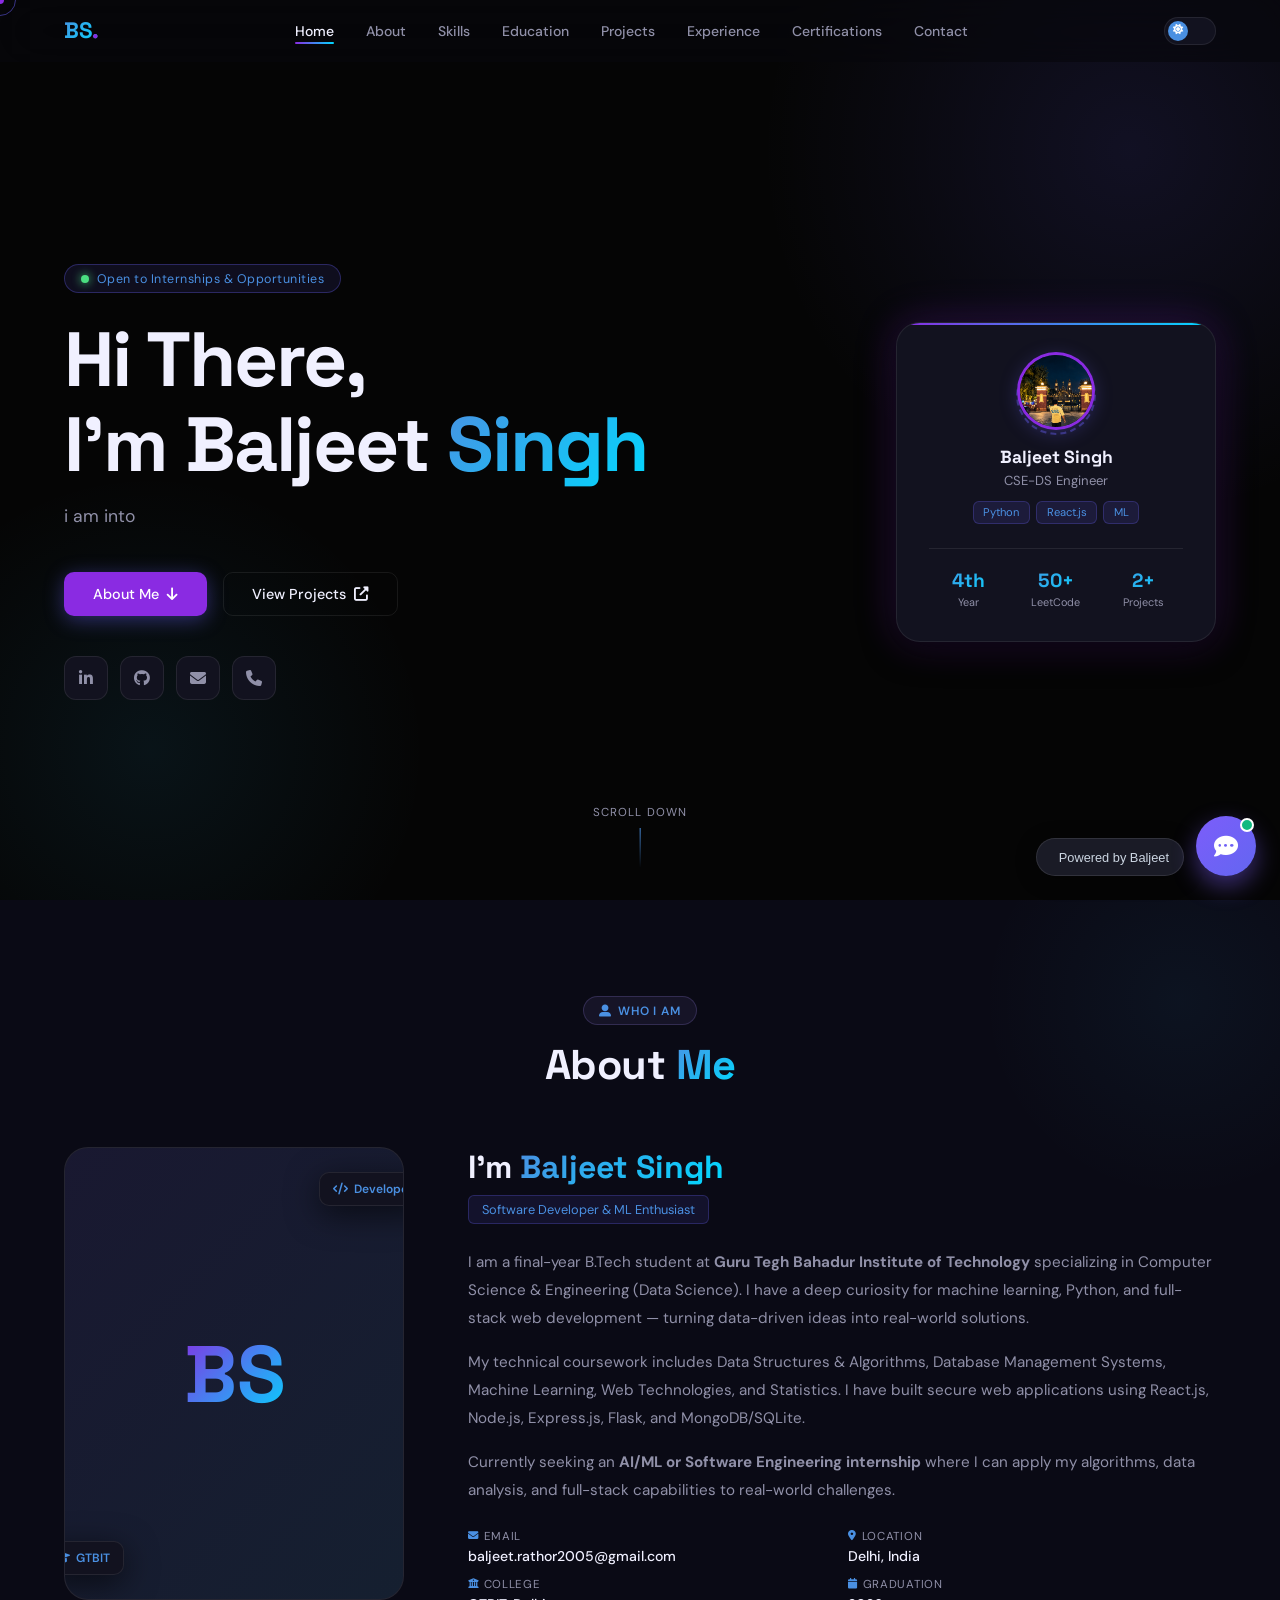
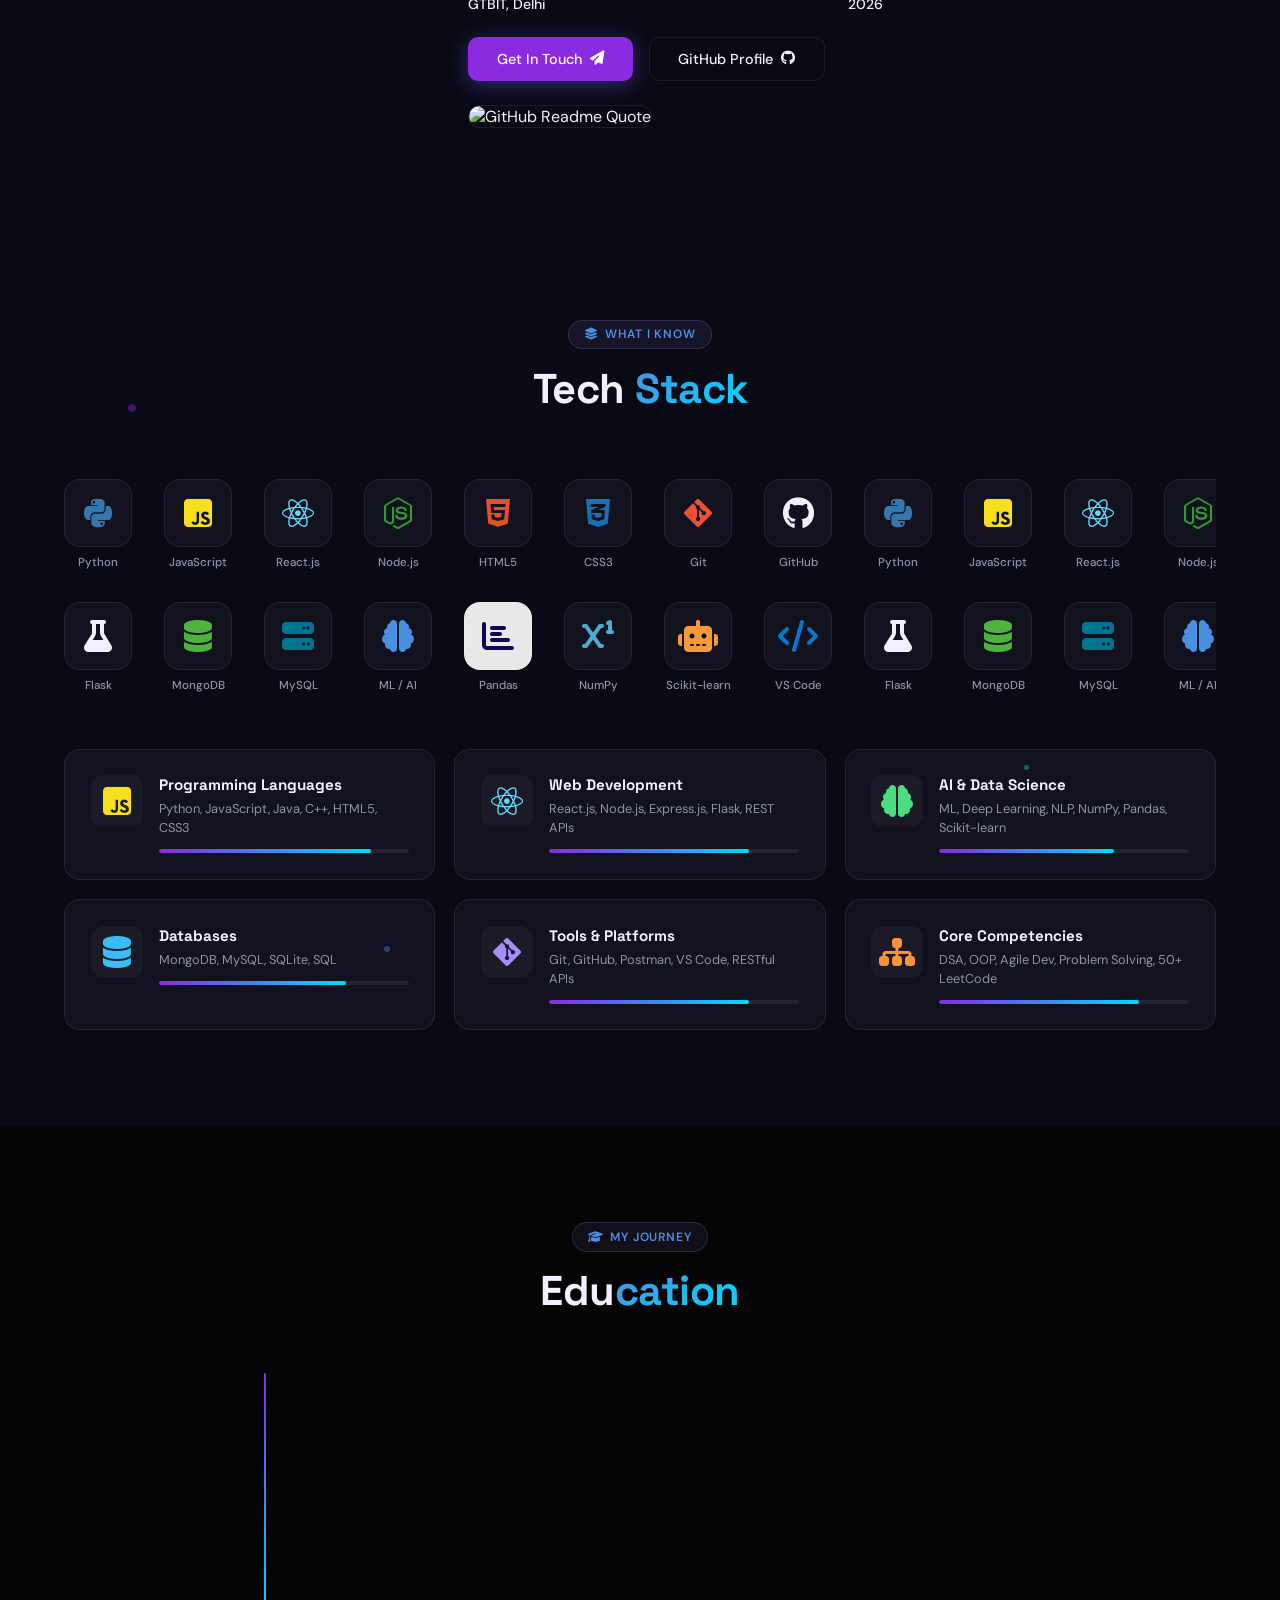
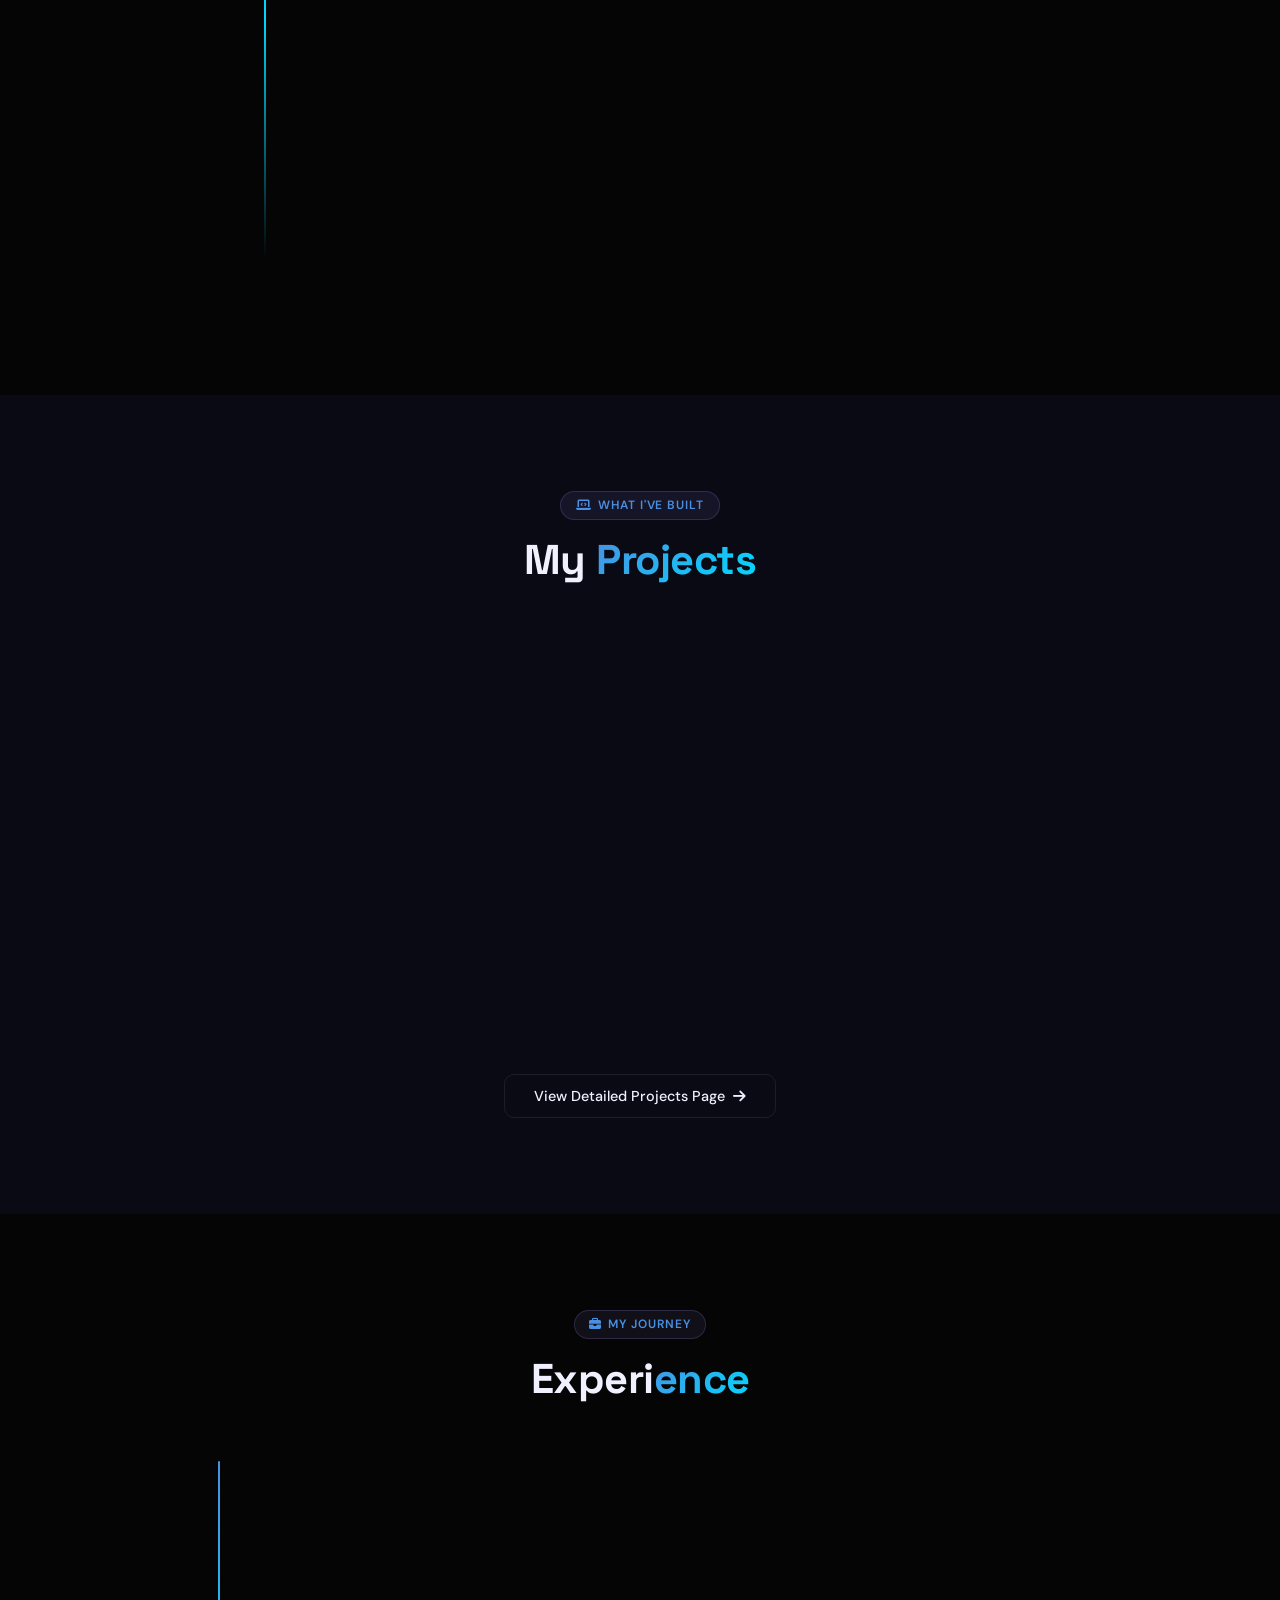
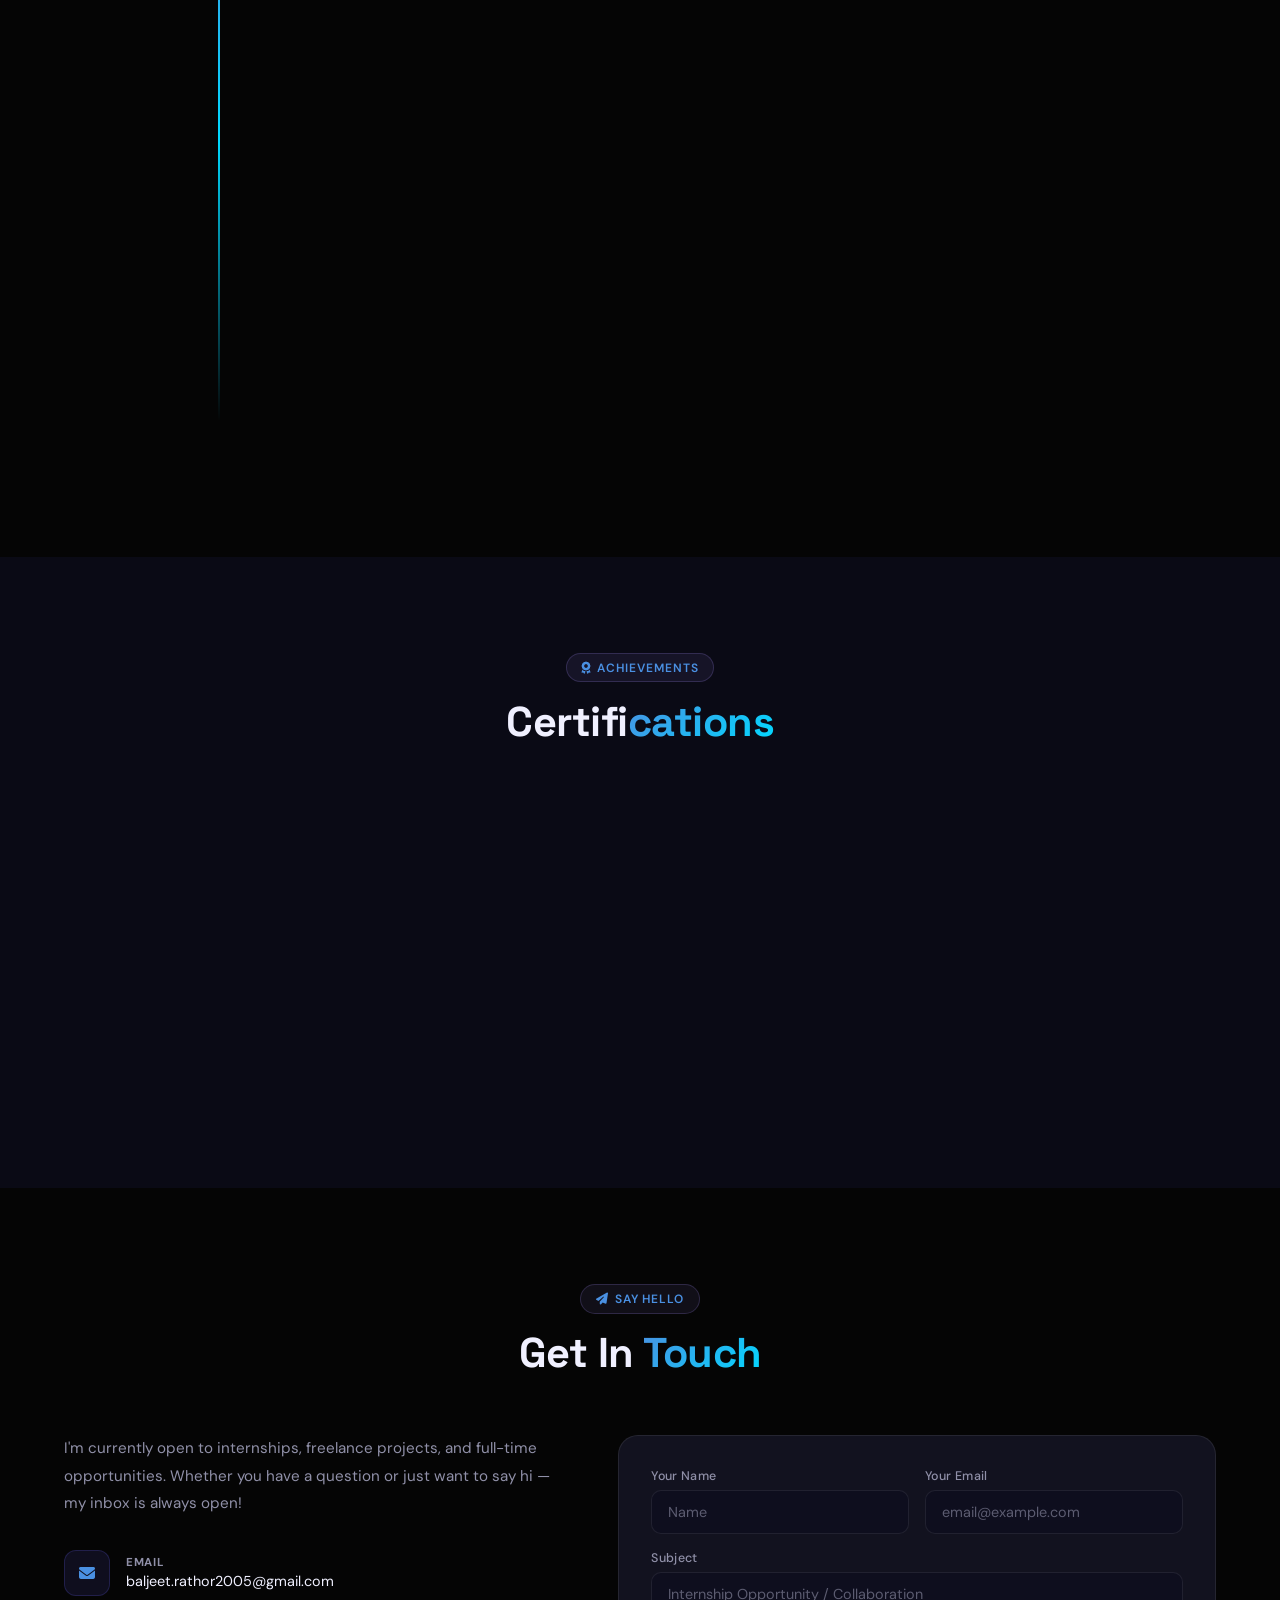
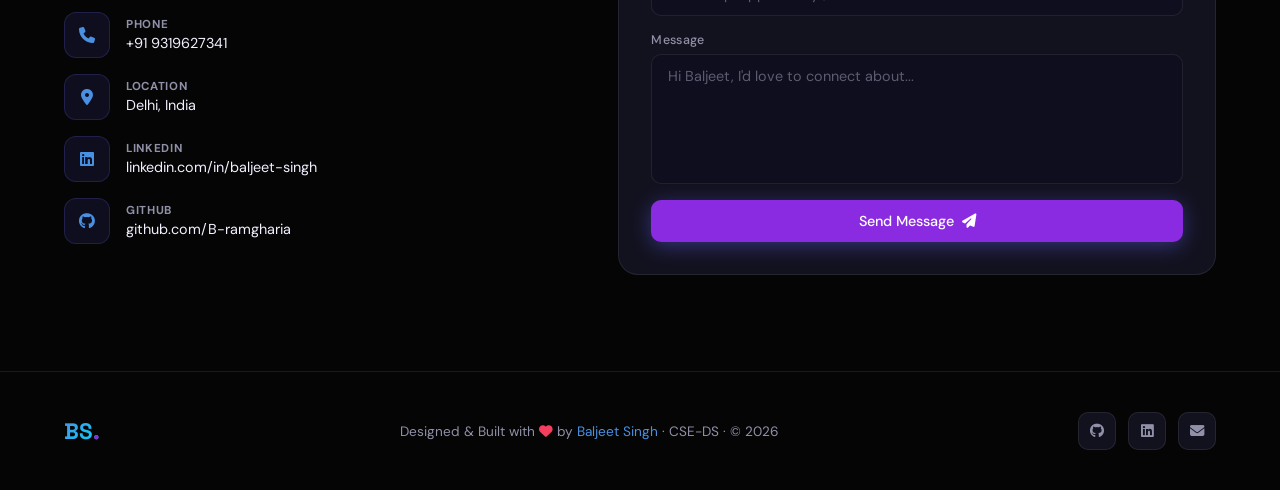
==== commit 6609e745: "feat: add profile photo to hero card, replace BS initials with real photo" ====
--- a/index.html
+++ b/index.html
@@ -250,7 +250,7 @@
         <div class="card-inner">
           <div class="card-avatar">
             <div class="avatar-ring"></div>
-            <div class="avatar-text">BS</div>
+            <img src="images/profile.png" alt="Baljeet Singh" class="avatar-photo" />
           </div>
           <div class="card-info">
             <div class="card-name">Baljeet Singh</div>
@@ -469,7 +469,7 @@
       <div class="timeline-item reveal">
         <div class="timeline-dot"><i class="fas fa-university"></i></div>
         <div class="timeline-card">
-          <div class="timeline-year">2022 – 2026</div>
+          <div class="timeline-year">2023 – 26</div>
           <div class="timeline-degree">B.Tech — Computer Science & Engineering (Data Science)</div>
           <div class="timeline-school"><i class="fas fa-map-marker-alt"></i> Guru Tegh Bahadur Institute of Technology, Delhi</div>
           <p class="timeline-desc">Currently in 4th year. Relevant coursework: Data Structures & Algorithms, Machine Learning, Database Management Systems, Web Technologies, Statistics, and OOP.</p>
@@ -483,7 +483,7 @@
       <div class="timeline-item reveal">
         <div class="timeline-dot"><i class="fas fa-school"></i></div>
         <div class="timeline-card">
-          <div class="timeline-year">2020 – 2022</div>
+          <div class="timeline-year">2022 – 23</div>
           <div class="timeline-degree">Class XII — Science (PCM + Computer Science)</div>
           <div class="timeline-school"><i class="fas fa-map-marker-alt"></i> CBSE Board, Delhi</div>
           <p class="timeline-desc">Completed senior secondary with Physics, Chemistry, Mathematics, and Computer Science — building a strong foundation in analytical thinking and programming.</p>
--- a/css/style.css
+++ b/css/style.css
@@ -1159,6 +1159,22 @@
   z-index: 1;
 }
 
+.avatar-photo {
+  width: 72px;
+  height: 72px;
+  border-radius: 50%;
+  object-fit: cover;
+  object-position: top center;
+  z-index: 1;
+  box-shadow: 0 0 0 3px var(--accent), 0 4px 20px rgba(108, 99, 255, 0.35);
+  transition: transform 0.3s ease, box-shadow 0.3s ease;
+}
+
+.avatar-photo:hover {
+  transform: scale(1.06);
+  box-shadow: 0 0 0 3px var(--accent3), 0 6px 28px rgba(108, 99, 255, 0.5);
+}
+
 .card-info {
   text-align: center;
   margin-bottom: 1.5rem;
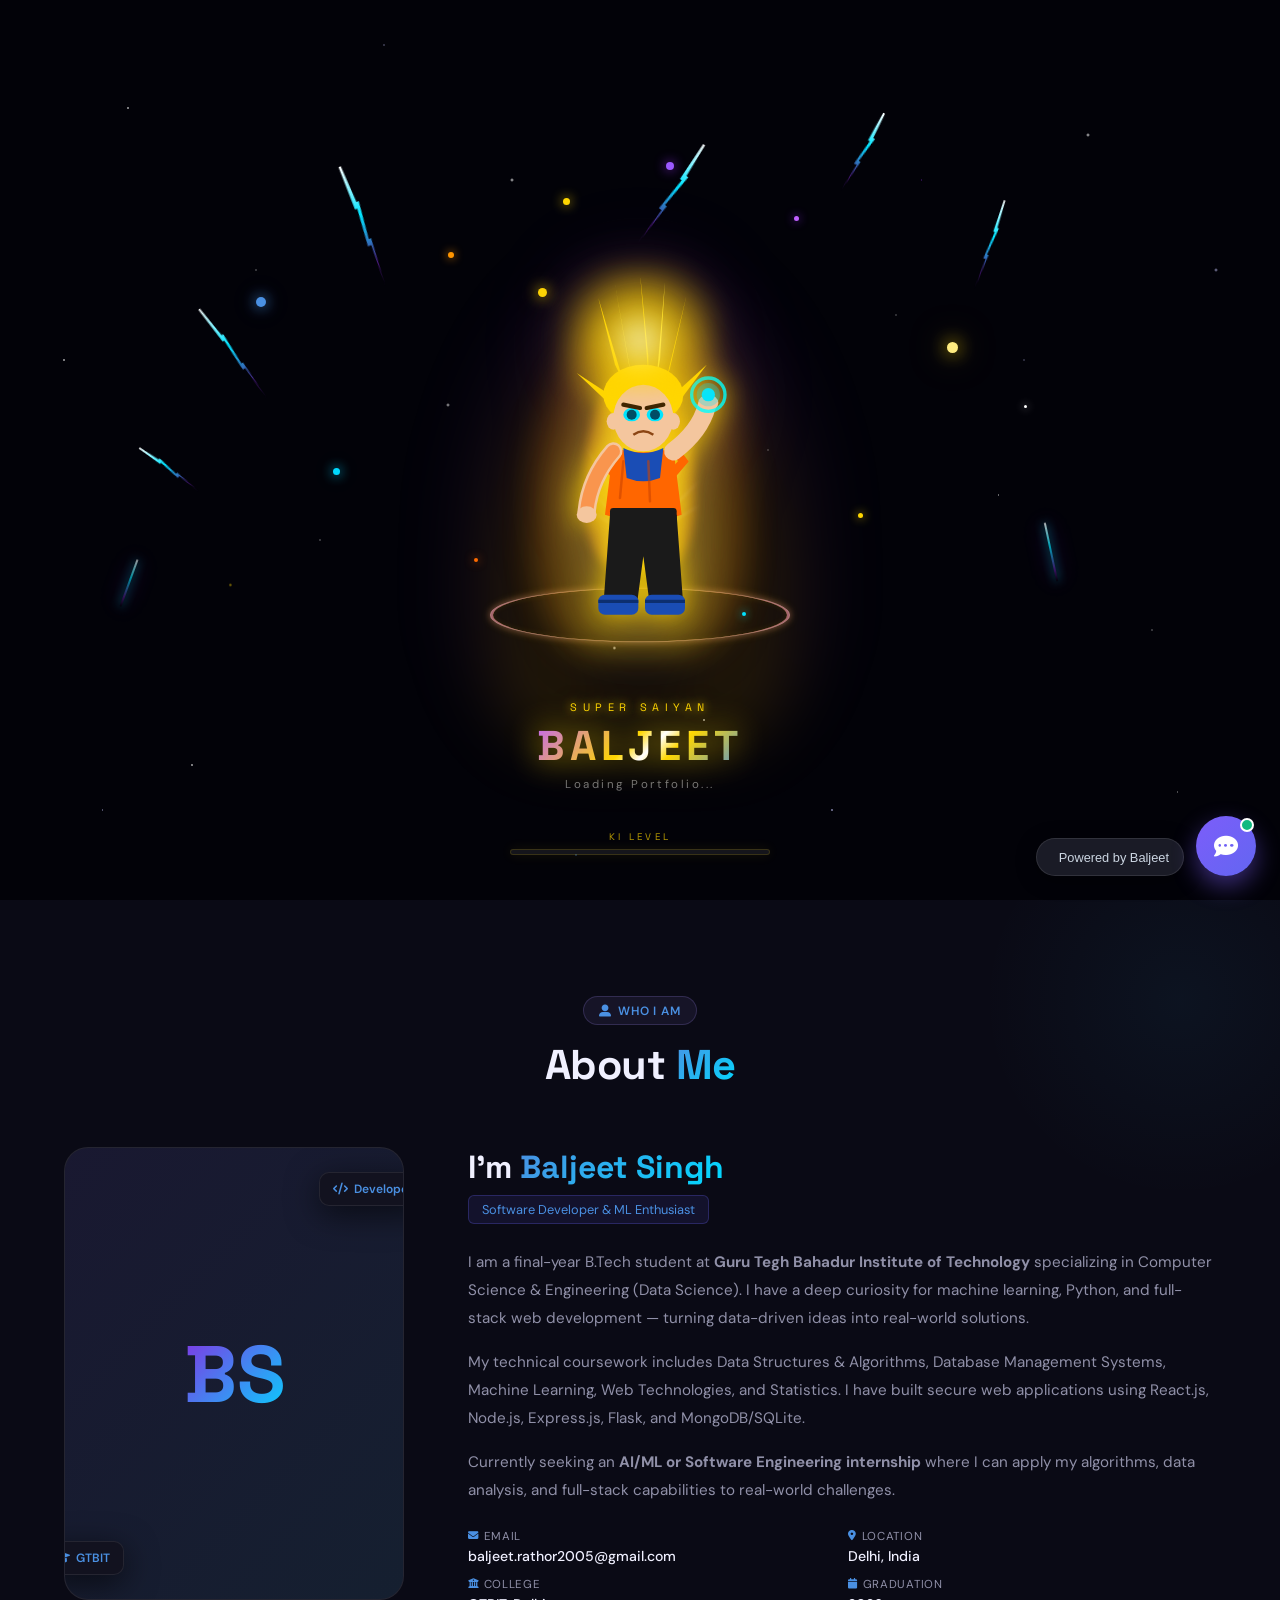
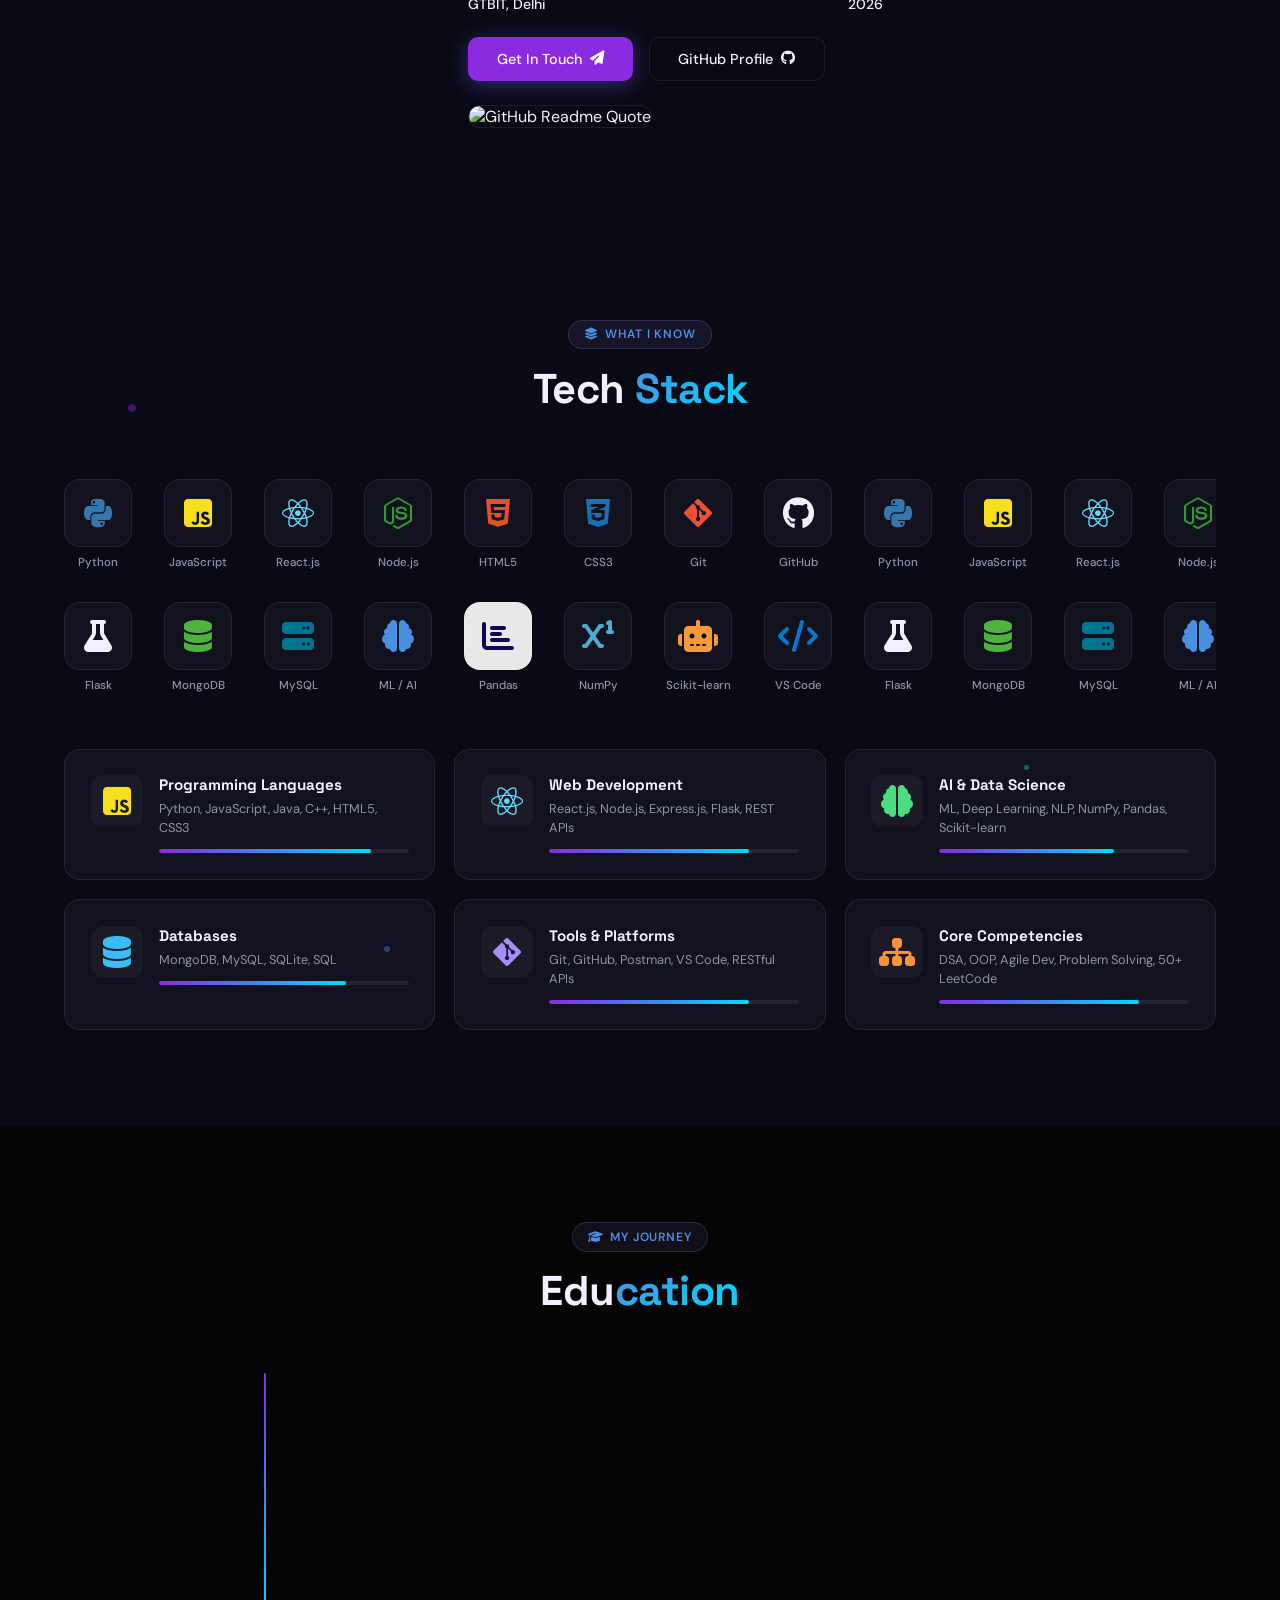
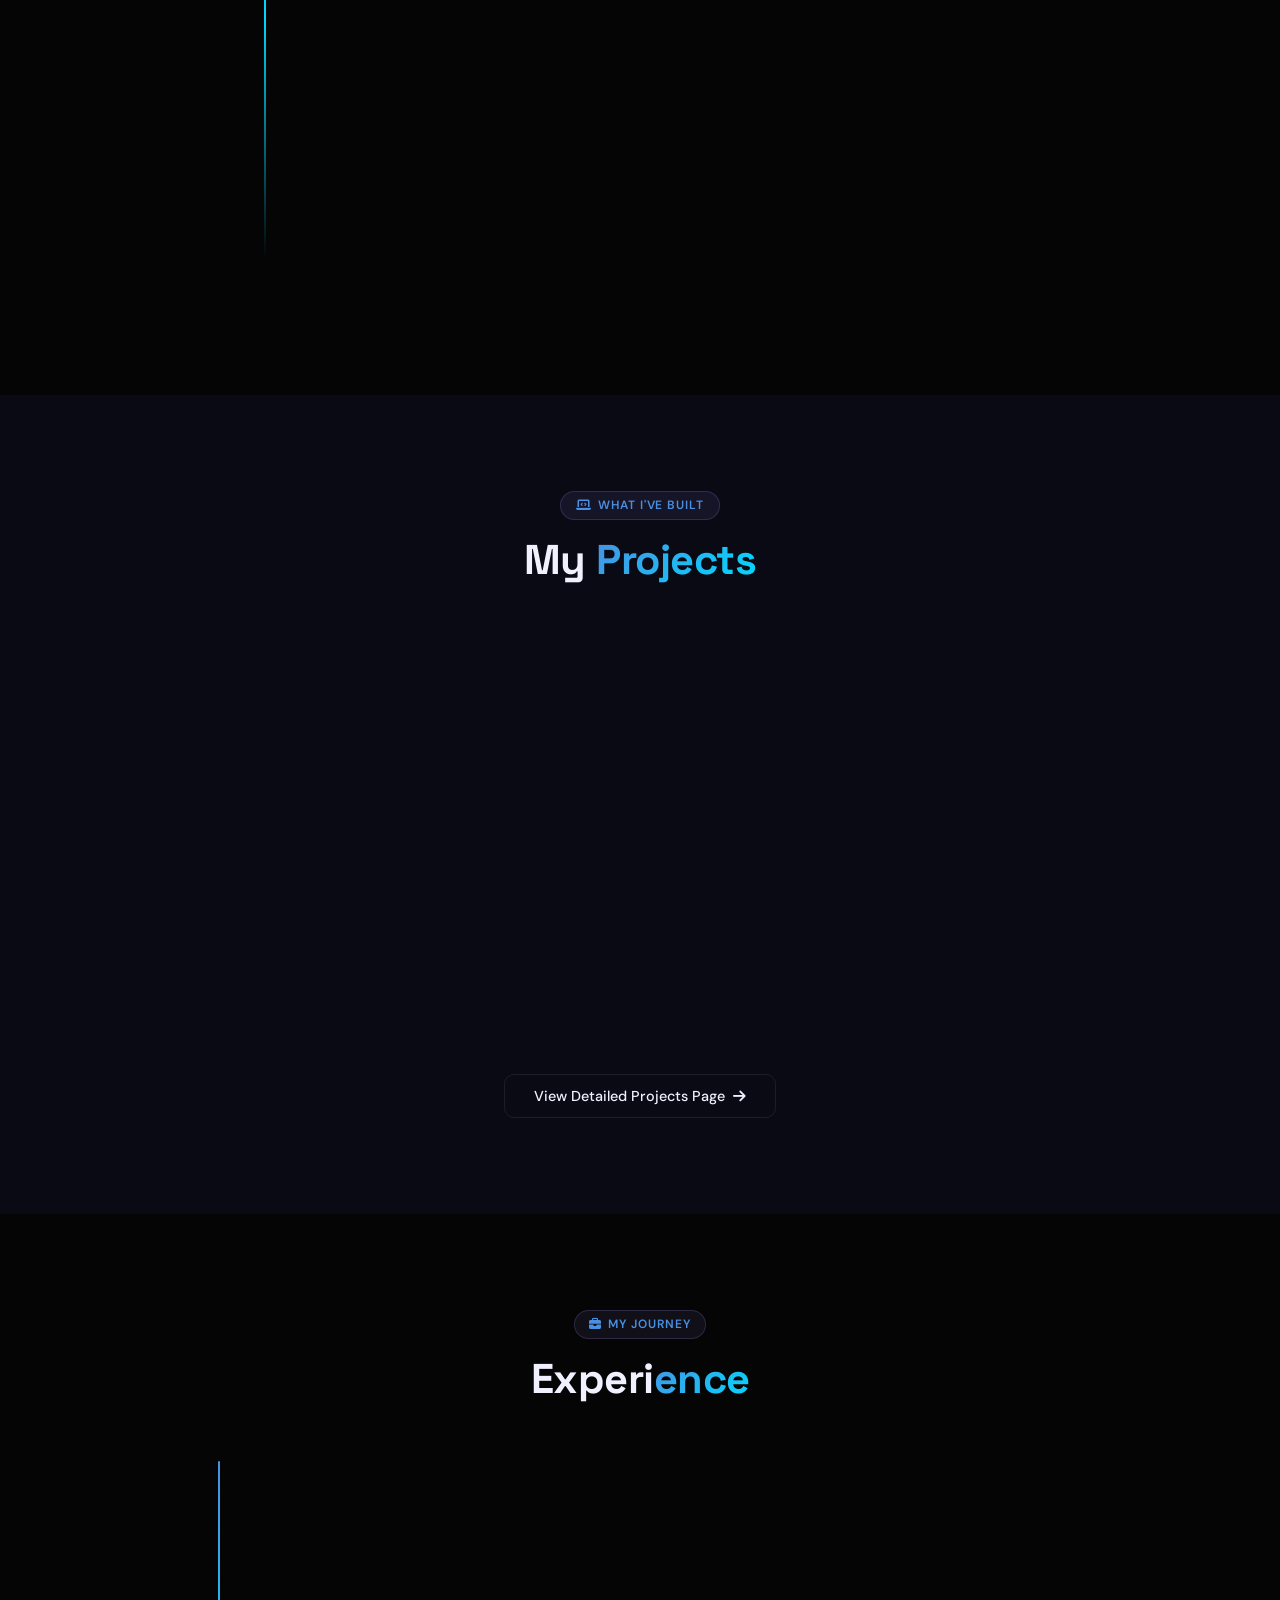
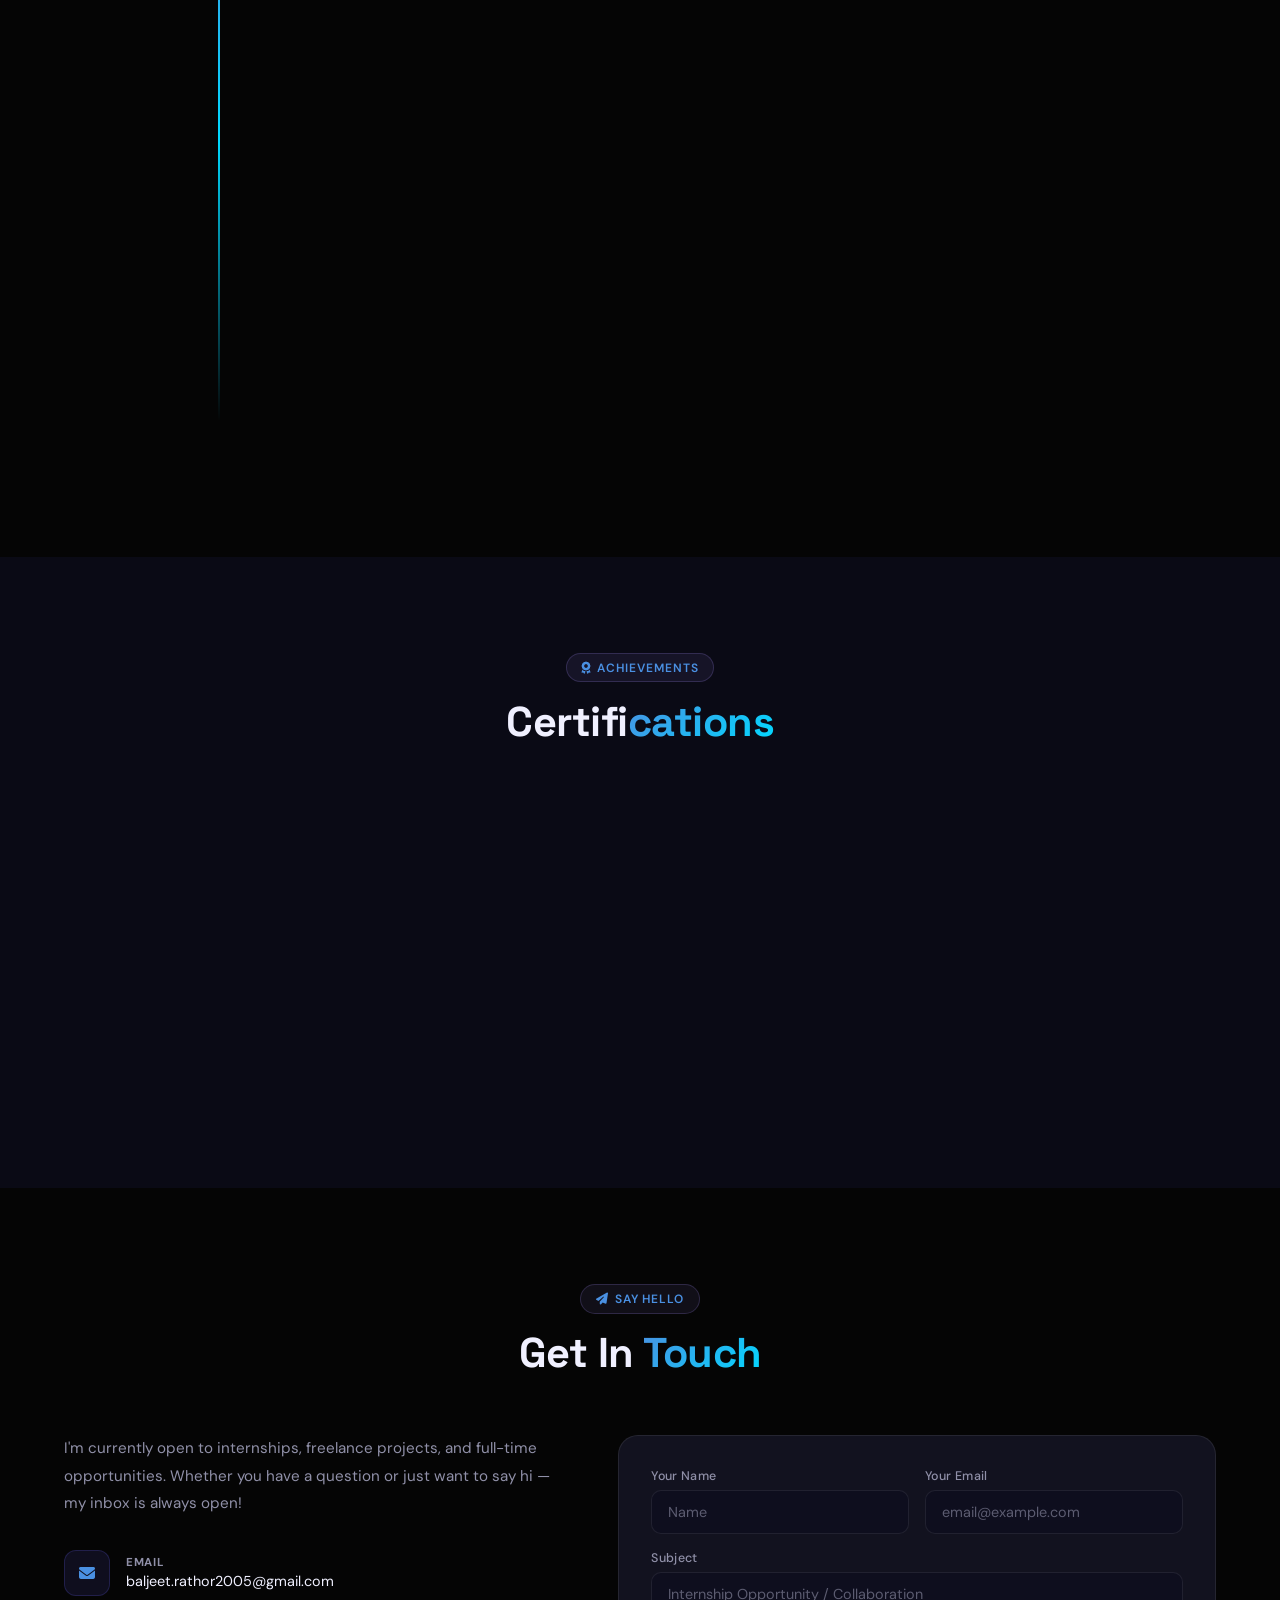
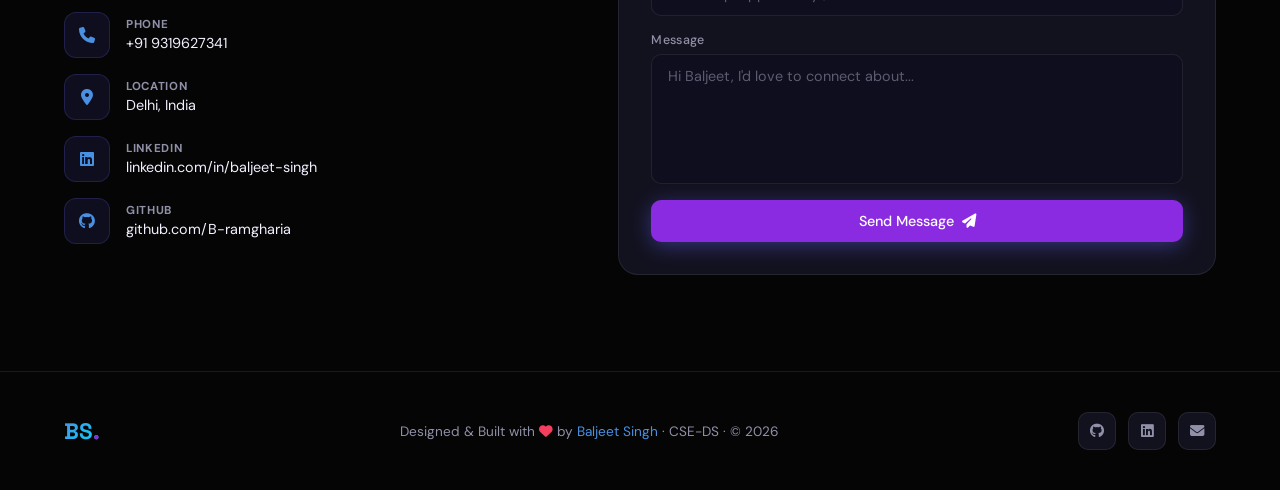
==== commit 8fcdb7e2: "revert: remove profile photo, restore original BS initials avatar" ====
--- a/index.html
+++ b/index.html
@@ -250,7 +250,7 @@
         <div class="card-inner">
           <div class="card-avatar">
             <div class="avatar-ring"></div>
-            <img src="images/profile.png" alt="Baljeet Singh" class="avatar-photo" />
+            <div class="avatar-text">BS</div>
           </div>
           <div class="card-info">
             <div class="card-name">Baljeet Singh</div>
--- a/css/style.css
+++ b/css/style.css
@@ -1159,22 +1159,6 @@
   z-index: 1;
 }
 
-.avatar-photo {
-  width: 72px;
-  height: 72px;
-  border-radius: 50%;
-  object-fit: cover;
-  object-position: top center;
-  z-index: 1;
-  box-shadow: 0 0 0 3px var(--accent), 0 4px 20px rgba(108, 99, 255, 0.35);
-  transition: transform 0.3s ease, box-shadow 0.3s ease;
-}
-
-.avatar-photo:hover {
-  transform: scale(1.06);
-  box-shadow: 0 0 0 3px var(--accent3), 0 6px 28px rgba(108, 99, 255, 0.5);
-}
-
 .card-info {
   text-align: center;
   margin-bottom: 1.5rem;
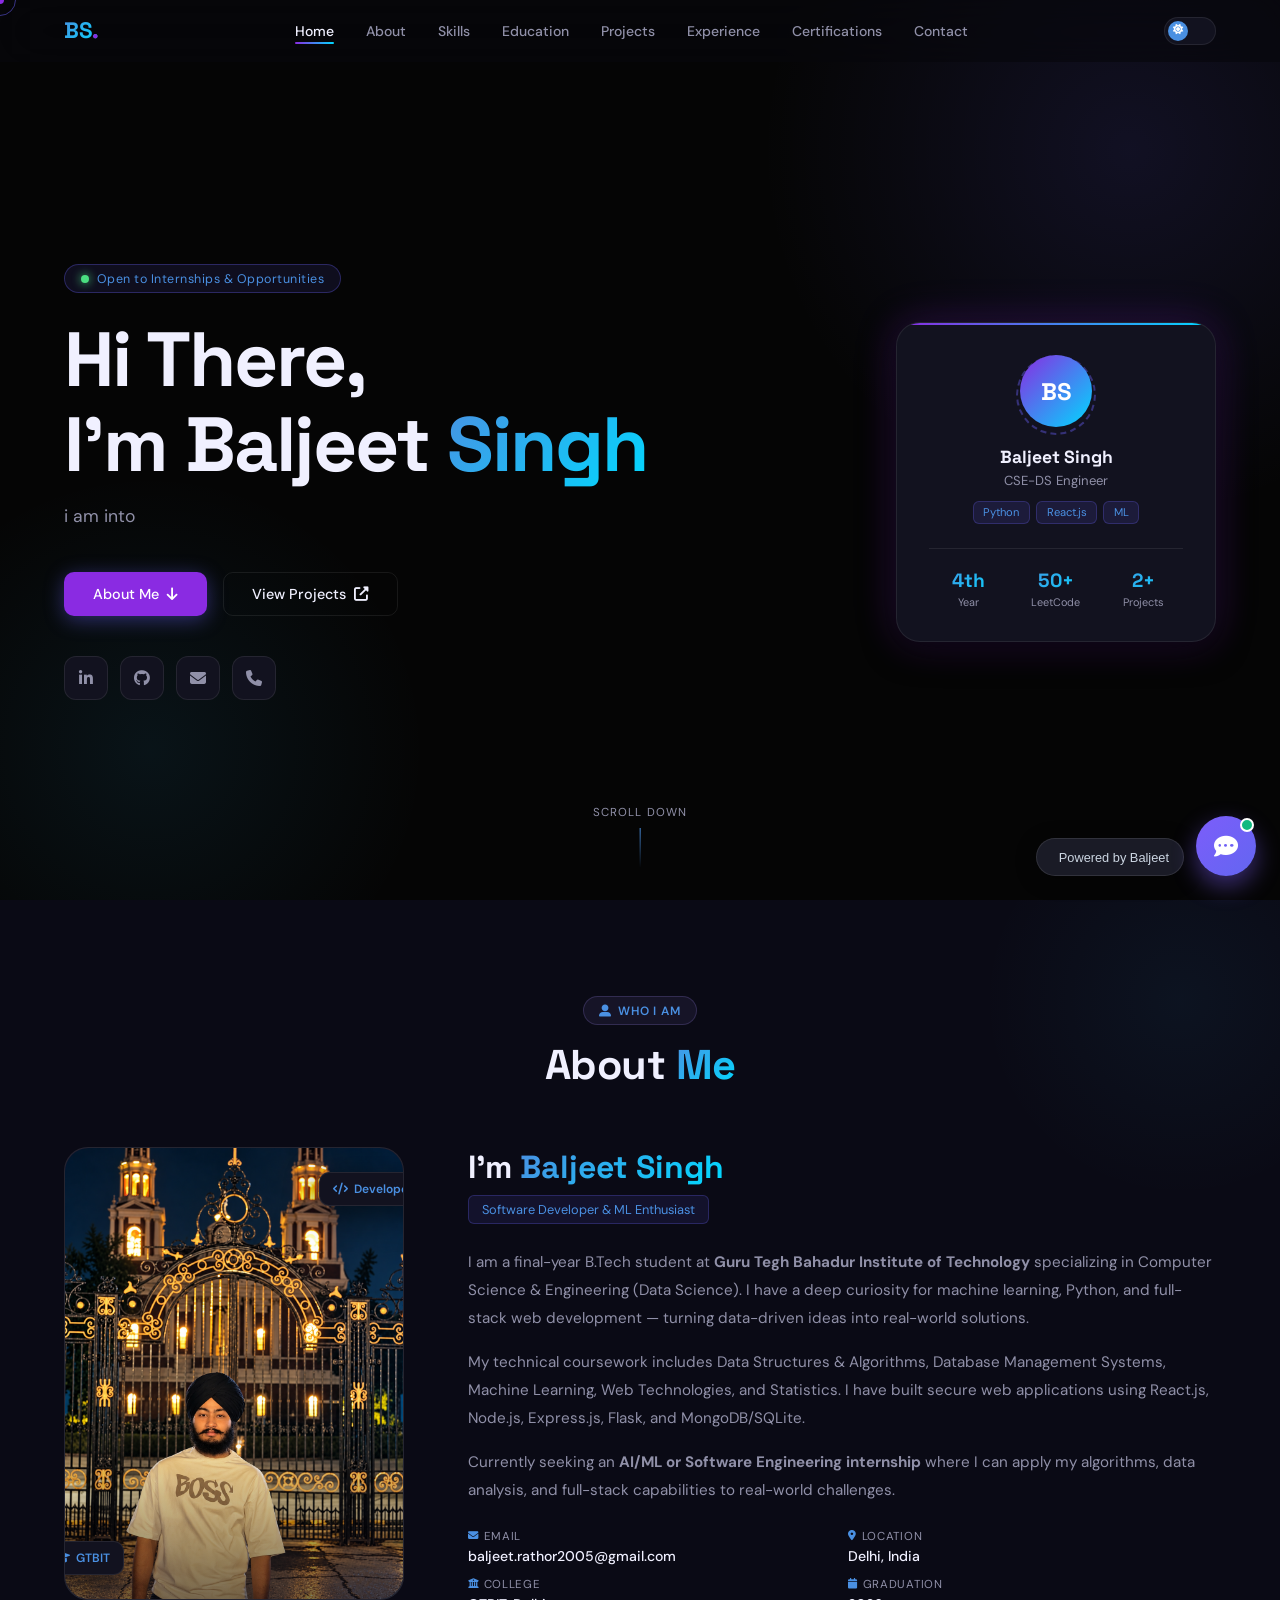
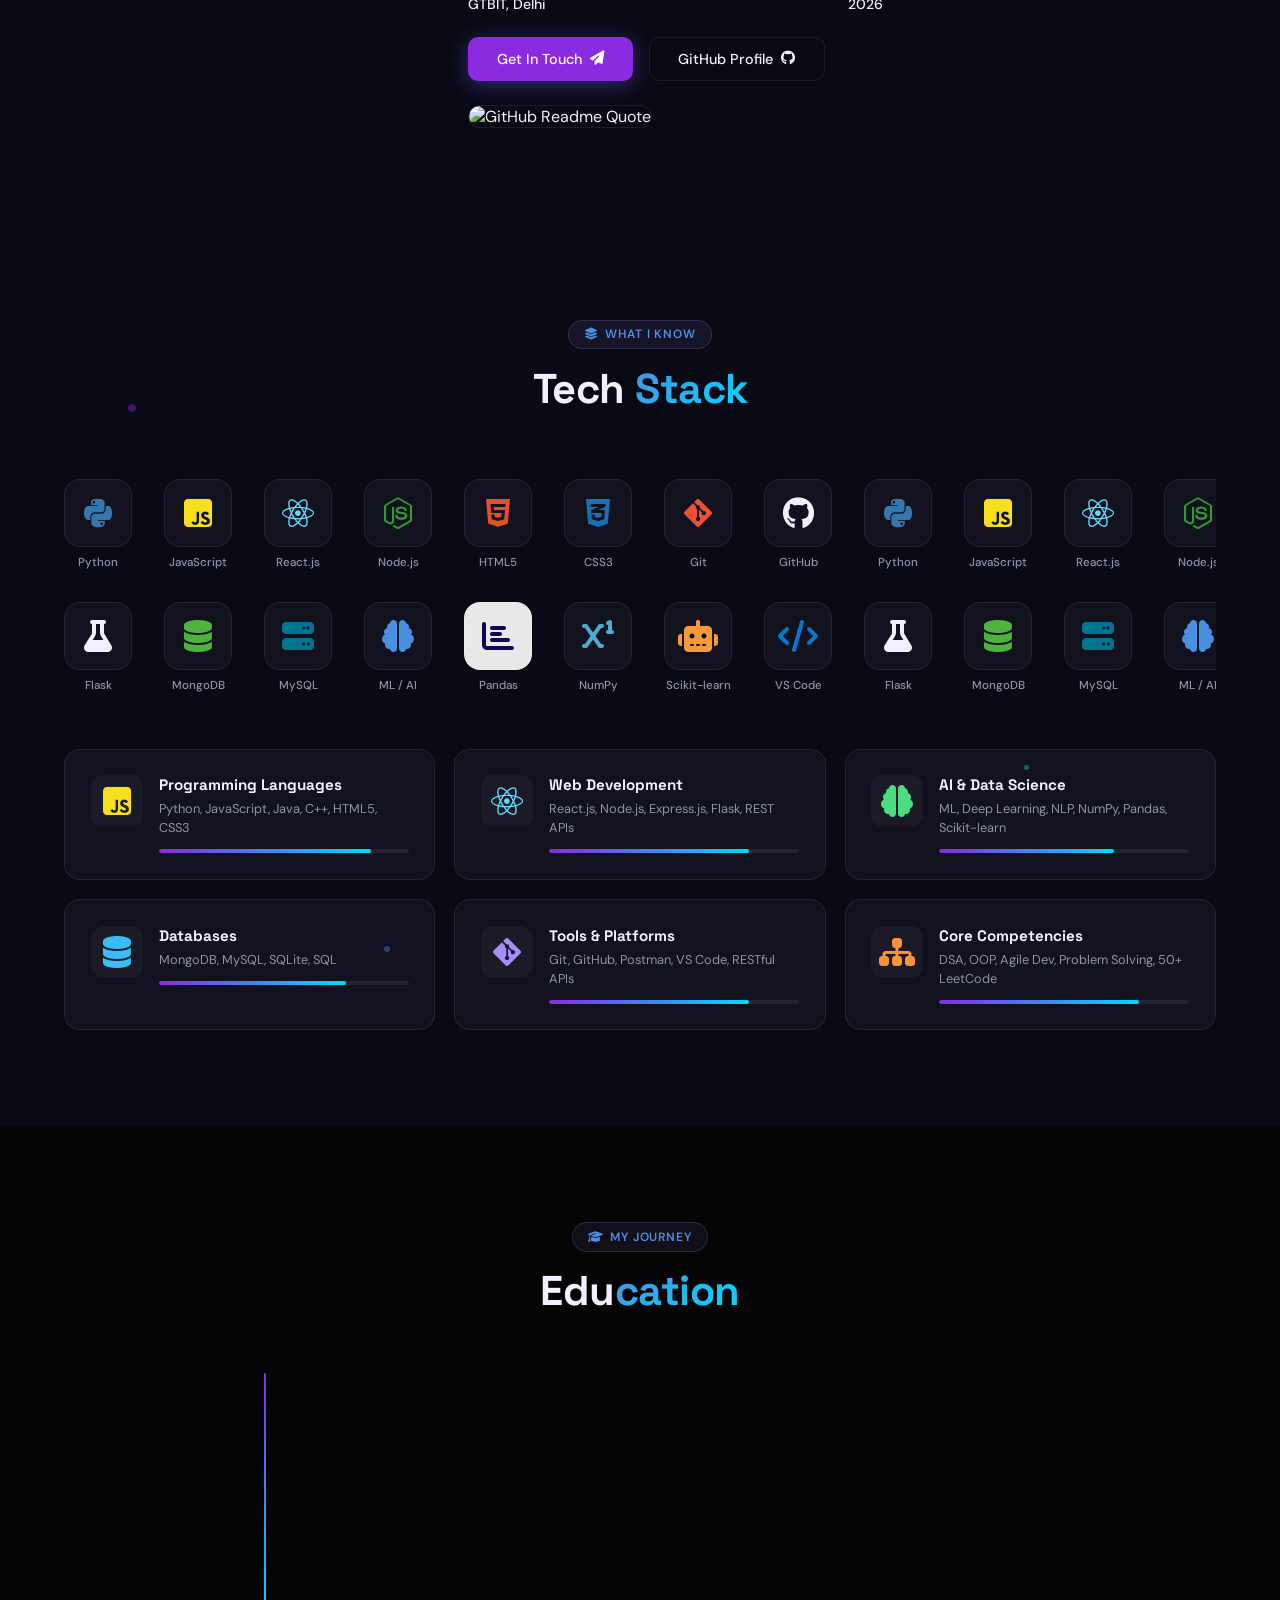
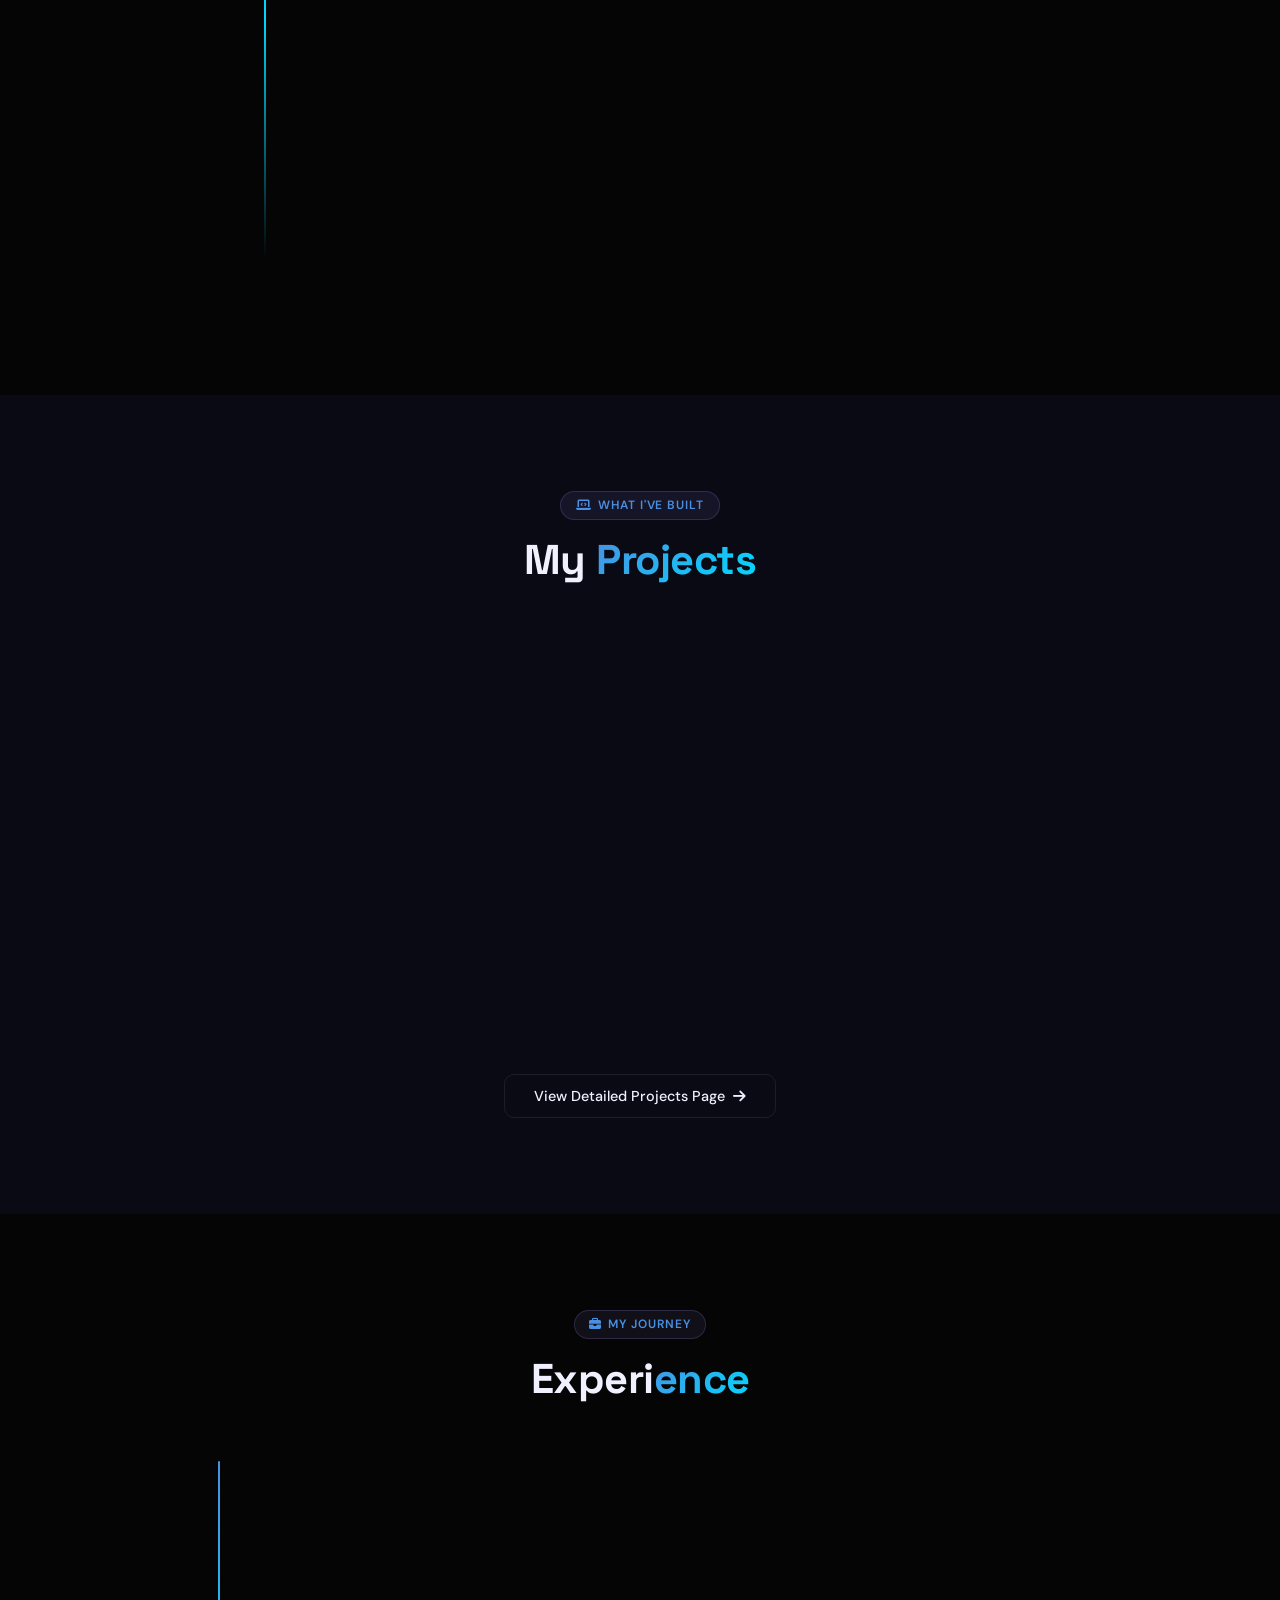
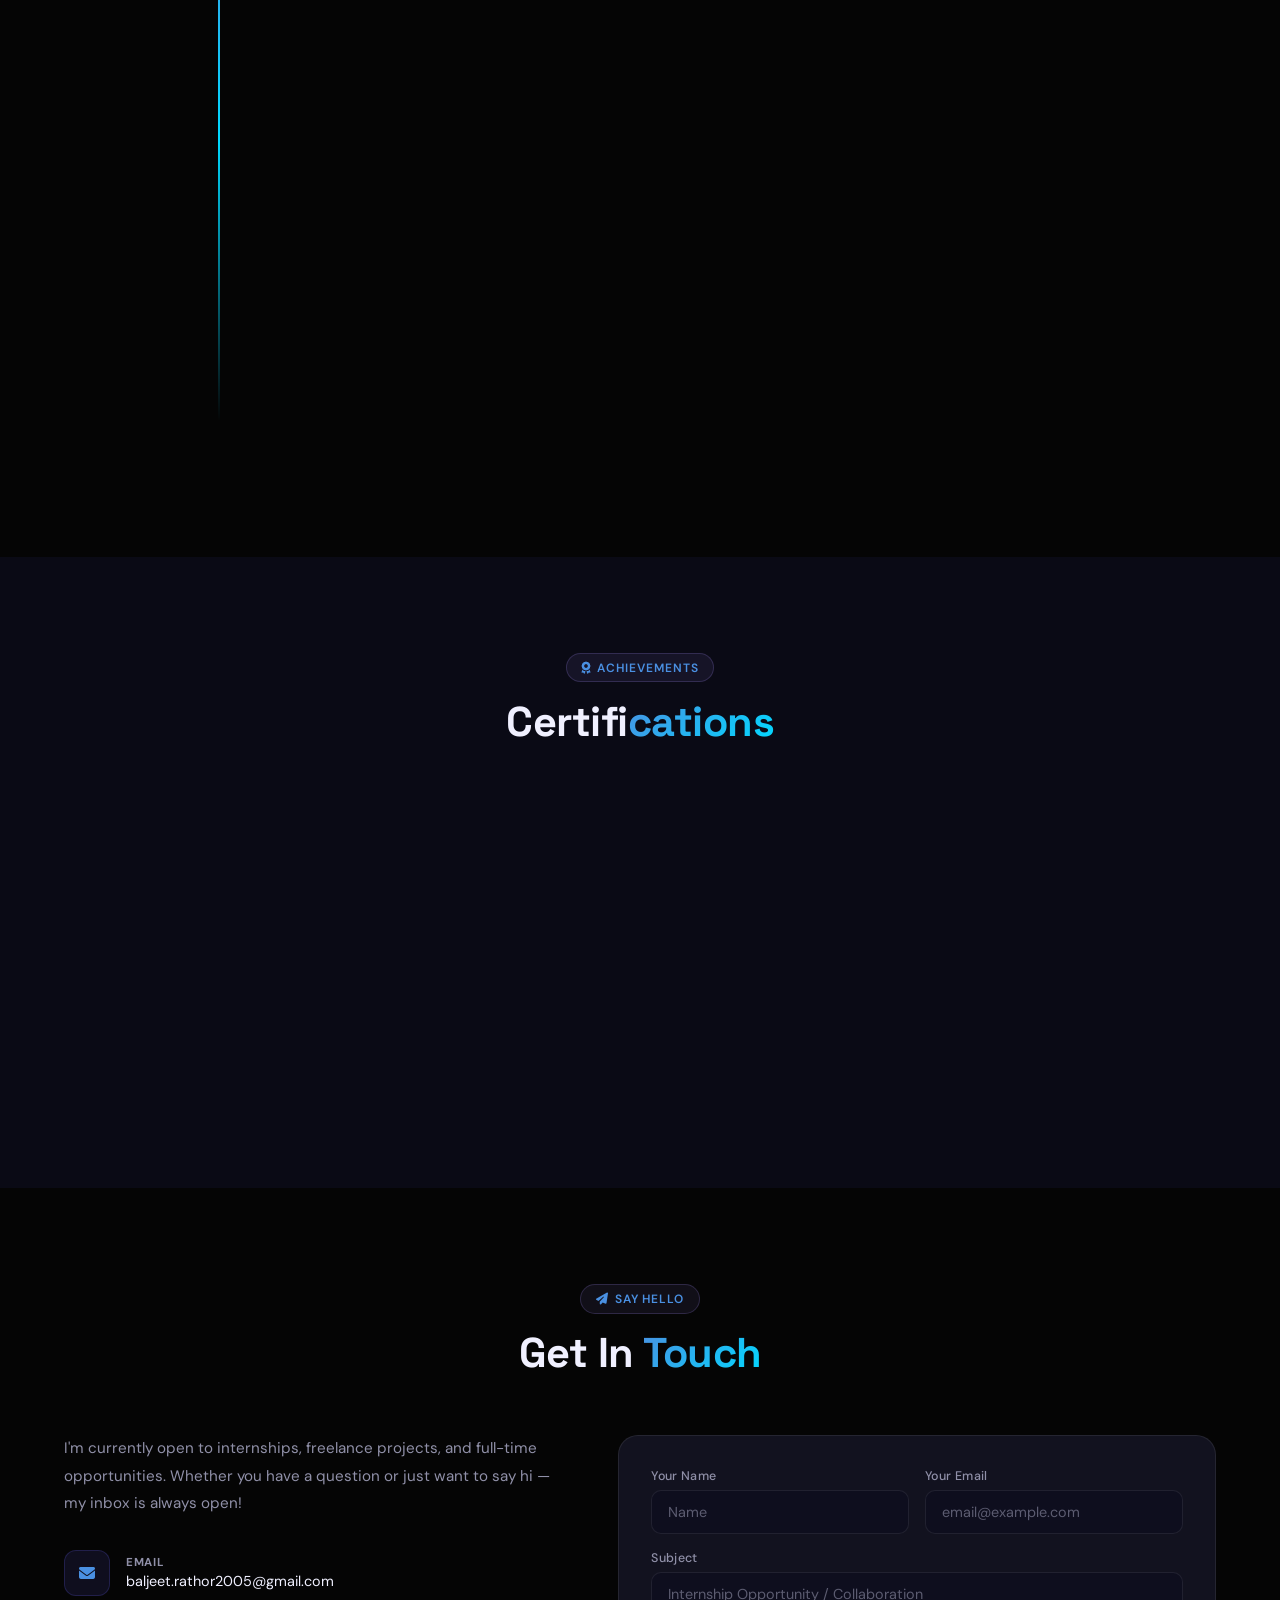
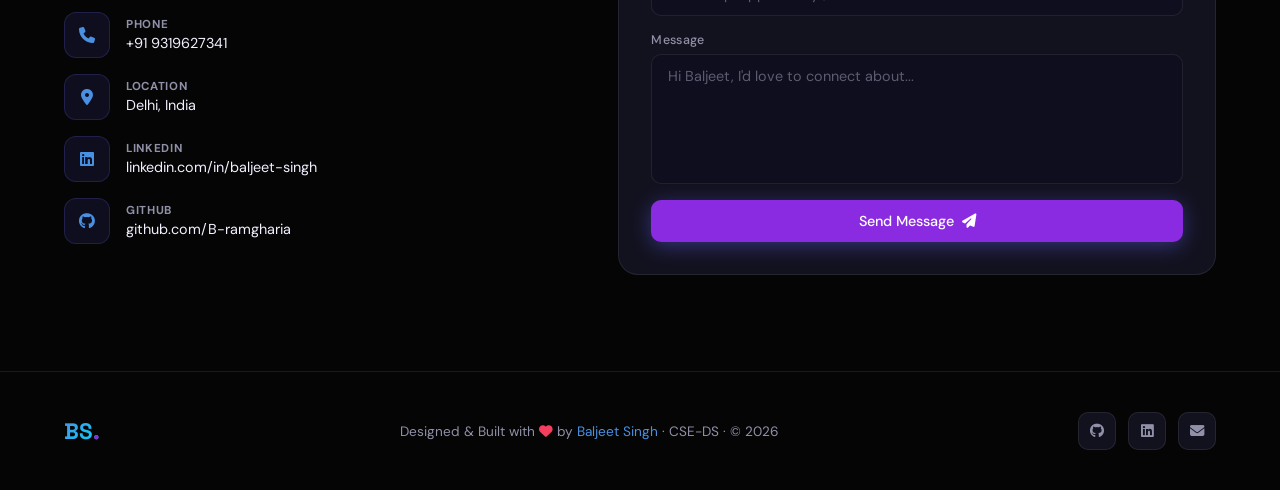
==== commit 006d1b30: "feat: add real profile photo to About section with styled overlay" ====
--- a/index.html
+++ b/index.html
@@ -295,7 +295,7 @@
       <div class="about-image-wrap">
         <div class="about-img-card">
           <div class="about-img-placeholder">
-            <div class="about-initials">BS</div>
+            <img src="images/profile.png" alt="Baljeet Singh" class="about-profile-img" />
             <div class="floating-badge top-right">
               <i class="fas fa-code"></i> Developer
             </div>
--- a/css/style.css
+++ b/css/style.css
@@ -1304,6 +1304,35 @@
   z-index: 1;
 }
 
+.about-profile-img {
+  position: absolute;
+  inset: 0;
+  width: 100%;
+  height: 100%;
+  object-fit: cover;
+  object-position: center 15%;
+  border-radius: 24px;
+  z-index: 0;
+  transition: transform 0.5s ease;
+}
+
+.about-img-placeholder:hover .about-profile-img {
+  transform: scale(1.03);
+}
+
+.about-img-placeholder::after {
+  content: '';
+  position: absolute;
+  bottom: 0;
+  left: 0;
+  right: 0;
+  height: 35%;
+  background: linear-gradient(to top, rgba(10, 10, 20, 0.55), transparent);
+  border-radius: 0 0 24px 24px;
+  z-index: 1;
+  pointer-events: none;
+}
+
 .floating-badge {
   position: absolute;
   background: var(--card);
